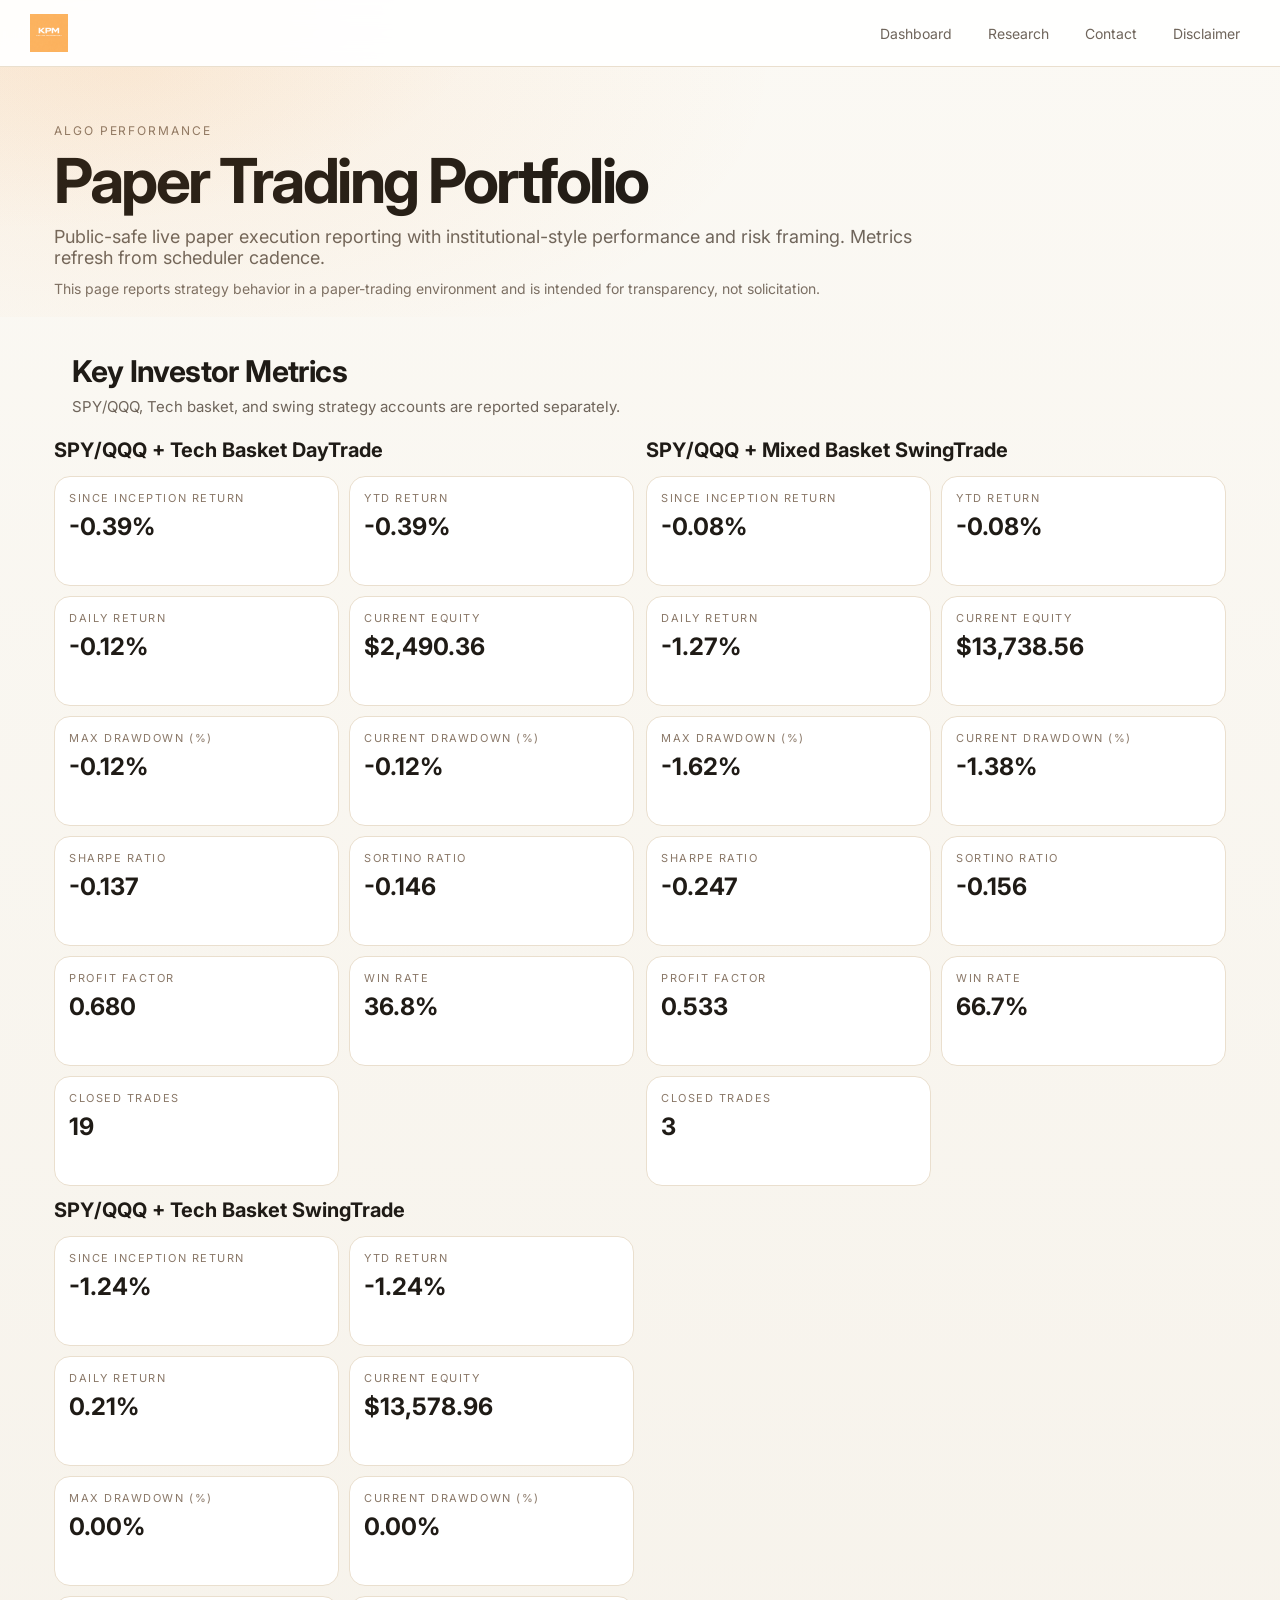
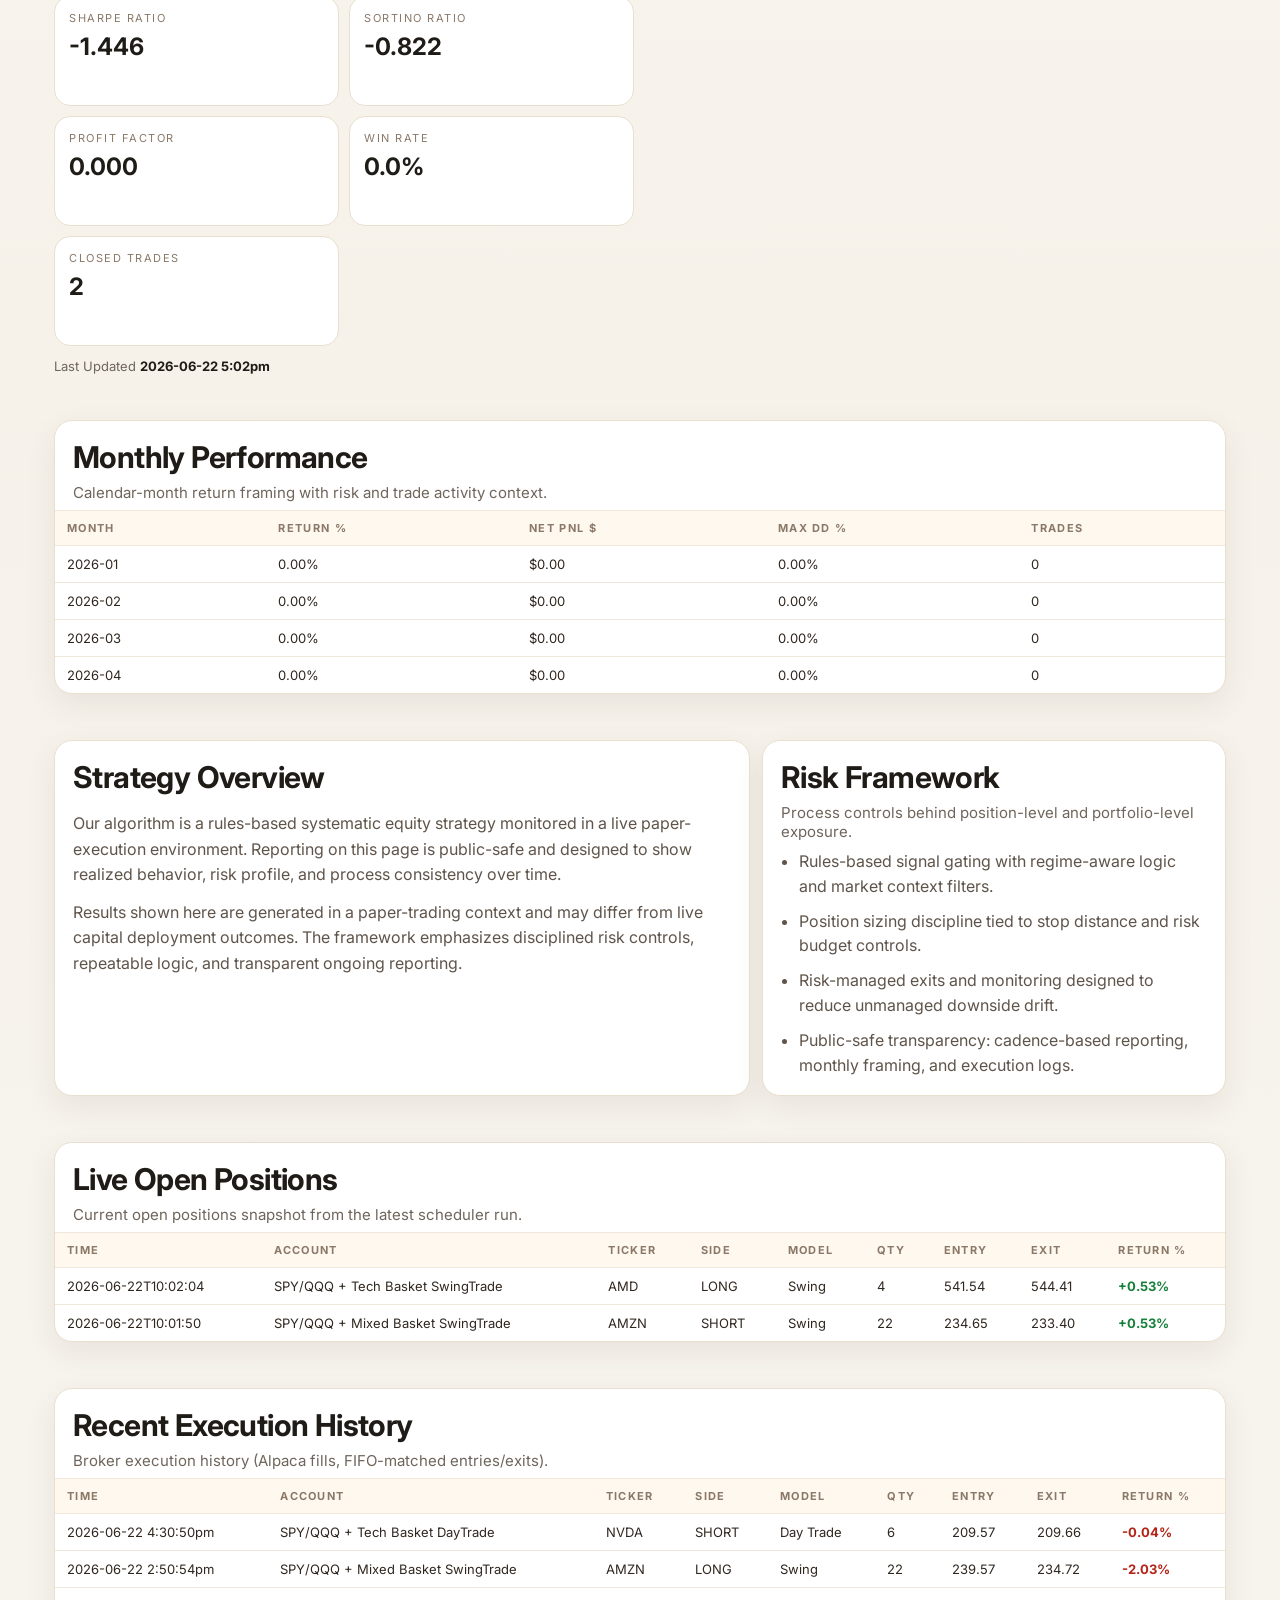
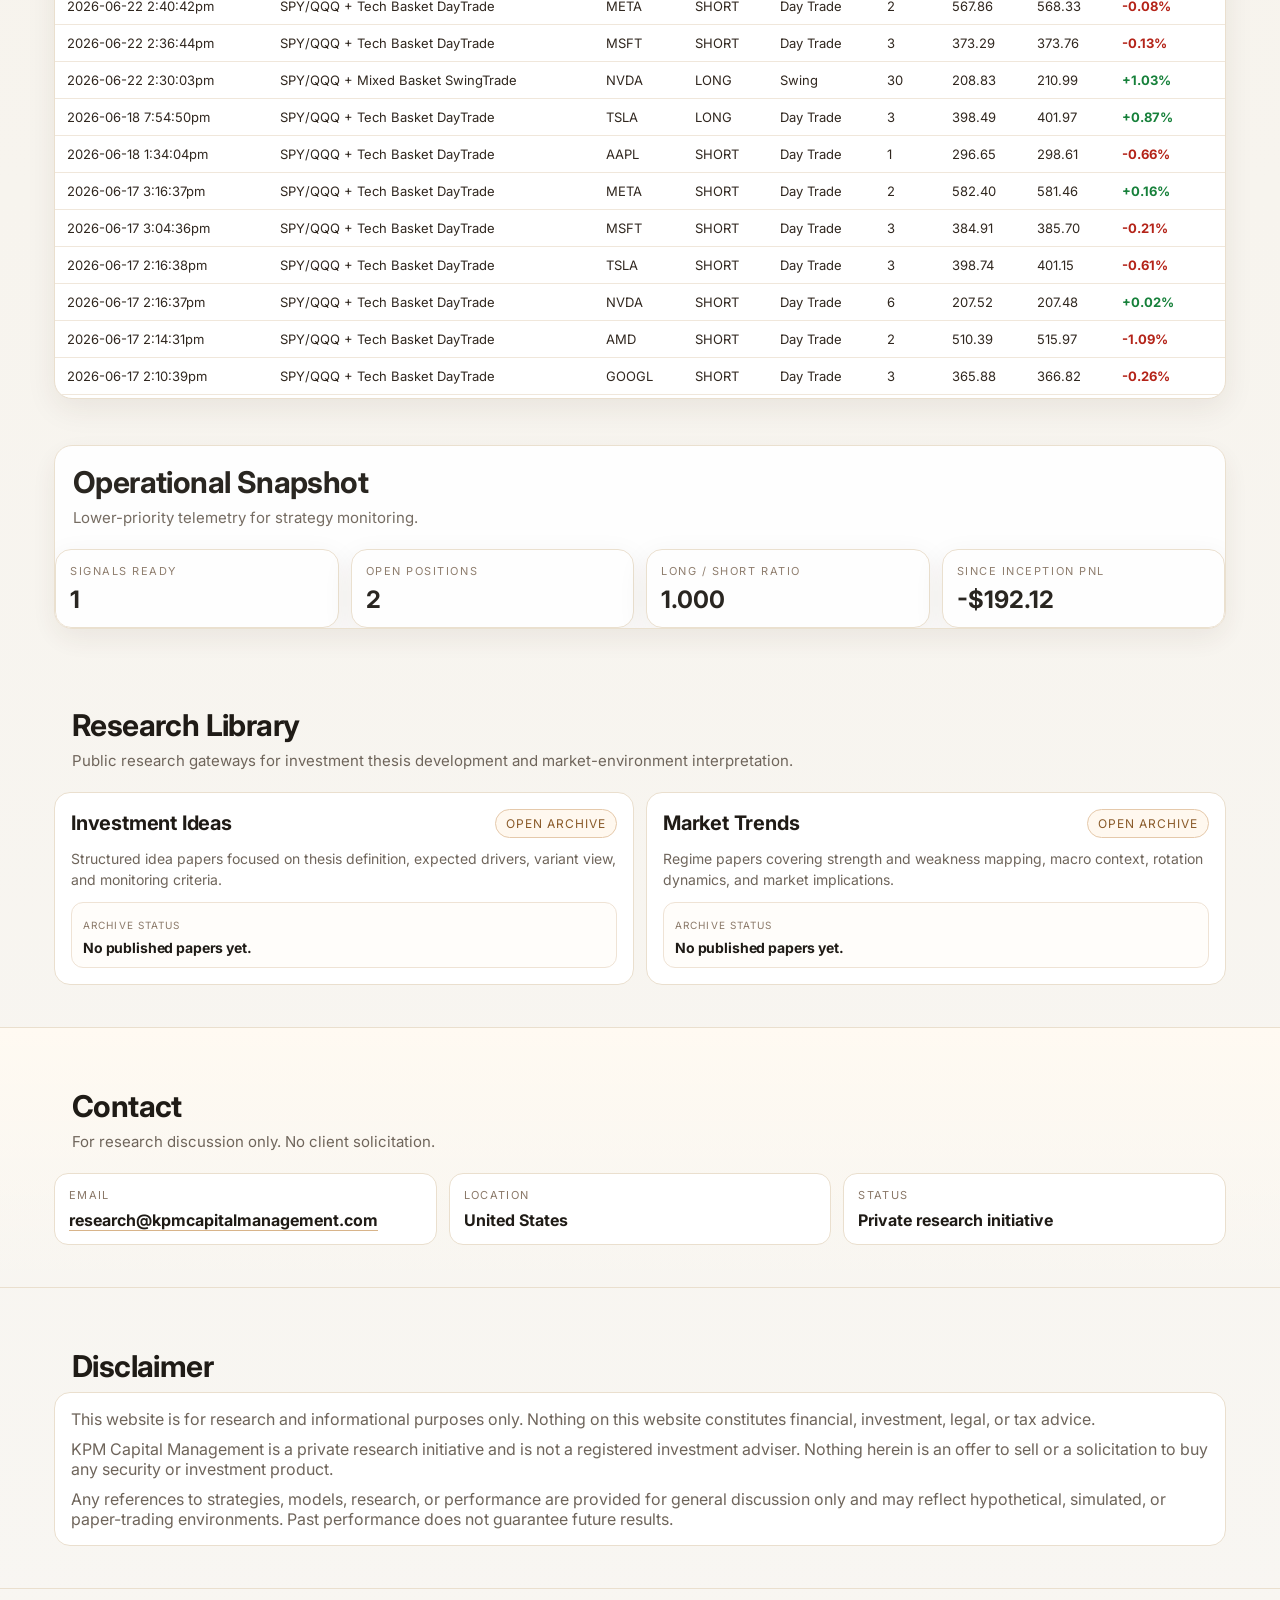
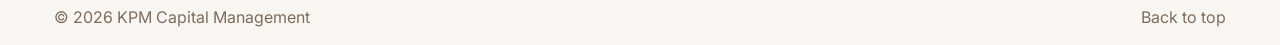
==== index.html @ d7e63177 "Fix dashboard YTD baseline" ====
<!doctype html>
<html lang="en">
<head>
  <meta charset="utf-8" />
  <meta name="viewport" content="width=device-width, initial-scale=1" />
  <title>KPM Capital Management - Live Dashboard</title>
  <meta name="description" content="A public performance dashboard with risk reporting and execution transparency." />
  <meta name="robots" content="index,follow" />

  <link rel="icon" type="image/png" sizes="32x32" href="assets/favicon-32.png">
  <link rel="icon" type="image/png" sizes="16x16" href="assets/favicon-16.png">
  <link rel="apple-touch-icon" sizes="180x180" href="assets/logo-512.png">

  <link rel="preconnect" href="https://fonts.googleapis.com">
  <link rel="preconnect" href="https://fonts.gstatic.com" crossorigin>
  <link href="https://fonts.googleapis.com/css2?family=Inter:wght@400;500;600;700;800&display=swap" rel="stylesheet">
  <link rel="stylesheet" href="style.css" />
  <script defer src="https://static.cloudflareinsights.com/beacon.min.js" data-cf-beacon='{"token":"__CLOUDFLARE_ANALYTICS_TOKEN__"}'></script>
</head>
<body>
  <header class="nav">
    <div class="container nav-inner">
      <a class="brand" href="#top" aria-label="KPM Home">
        <img src="assets/logo.png" alt="KPM logo" class="logo-img">
      </a>
      <nav class="nav-links" aria-label="Primary">
        <a href="#dashboard">Dashboard</a>
        <a href="#research">Research</a>
        <a href="#contact">Contact</a>
        <a href="#disclaimer">Disclaimer</a>
      </nav>
    </div>
  </header>

  <main id="top">
    <section id="dashboard" class="hero">
      <div class="hero-glow" aria-hidden="true"></div>
      <div class="container">
        <p class="eyebrow">Algo Performance</p>
        <h1 class="title">Paper Trading Portfolio</h1>
        <p class="subtitle">
          Public-safe live paper execution reporting with institutional-style performance and risk framing.
          Metrics refresh from scheduler cadence.
        </p>
        <p class="hero-note">
          This page reports strategy behavior in a paper-trading environment and is intended for transparency, not solicitation.
        </p>
      </div>
    </section>

    <section class="section section-tight">
      <div class="container">
        <div class="panel-head">
          <h2>Key Investor Metrics</h2>
          <p>SPY/QQQ, Tech basket, and swing strategy accounts are reported separately.</p>
        </div>
        <div class="account-metrics-grid">
          <section class="account-metrics">
            <h3 id="new_intraday_account_title">SPY/QQQ + Tech Basket DayTrade</h3>
            <div class="kpi-grid kpi-grid-primary">
              <article class="kpi"><span>Since Inception Return</span><strong id="new_intraday_since_inception_return">-</strong></article>
              <article class="kpi"><span>YTD Return</span><strong id="new_intraday_ytd_return">-</strong></article>
              <article class="kpi"><span>Daily Return</span><strong id="new_intraday_daily_return">-</strong></article>
              <article class="kpi"><span>Current Equity</span><strong id="new_intraday_current_equity">-</strong></article>
              <article class="kpi"><span>Max Drawdown (%)</span><strong id="new_intraday_max_drawdown_pct">-</strong></article>
              <article class="kpi"><span>Current Drawdown (%)</span><strong id="new_intraday_current_drawdown_pct">-</strong></article>
              <article class="kpi"><span>Sharpe Ratio</span><strong id="new_intraday_sharpe_ratio">-</strong></article>
              <article class="kpi"><span>Sortino Ratio</span><strong id="new_intraday_sortino_ratio">-</strong></article>
              <article class="kpi"><span>Profit Factor</span><strong id="new_intraday_profit_factor">-</strong></article>
              <article class="kpi"><span>Win Rate</span><strong id="new_intraday_win_rate">-</strong></article>
              <article class="kpi"><span>Closed Trades</span><strong id="new_intraday_closed_trades">-</strong></article>
            </div>
          </section>

          <section class="account-metrics">
            <h3 id="swing_account_title">SPY/QQQ + Mixed Basket SwingTrade</h3>
            <div class="kpi-grid kpi-grid-primary">
              <article class="kpi"><span>Since Inception Return</span><strong id="swing_since_inception_return">-</strong></article>
              <article class="kpi"><span>YTD Return</span><strong id="swing_ytd_return">-</strong></article>
              <article class="kpi"><span>Daily Return</span><strong id="swing_daily_return">-</strong></article>
              <article class="kpi"><span>Current Equity</span><strong id="swing_current_equity">-</strong></article>
              <article class="kpi"><span>Max Drawdown (%)</span><strong id="swing_max_drawdown_pct">-</strong></article>
              <article class="kpi"><span>Current Drawdown (%)</span><strong id="swing_current_drawdown_pct">-</strong></article>
              <article class="kpi"><span>Sharpe Ratio</span><strong id="swing_sharpe_ratio">-</strong></article>
              <article class="kpi"><span>Sortino Ratio</span><strong id="swing_sortino_ratio">-</strong></article>
              <article class="kpi"><span>Profit Factor</span><strong id="swing_profit_factor">-</strong></article>
              <article class="kpi"><span>Win Rate</span><strong id="swing_win_rate">-</strong></article>
              <article class="kpi"><span>Closed Trades</span><strong id="swing_closed_trades">-</strong></article>
            </div>
          </section>

          <section class="account-metrics">
            <h3 id="apm_swing_shadow_account_title">SPY/QQQ + Tech Basket SwingTrade</h3>
            <div class="kpi-grid kpi-grid-primary">
              <article class="kpi"><span>Since Inception Return</span><strong id="apm_swing_shadow_since_inception_return">-</strong></article>
              <article class="kpi"><span>YTD Return</span><strong id="apm_swing_shadow_ytd_return">-</strong></article>
              <article class="kpi"><span>Daily Return</span><strong id="apm_swing_shadow_daily_return">-</strong></article>
              <article class="kpi"><span>Current Equity</span><strong id="apm_swing_shadow_current_equity">-</strong></article>
              <article class="kpi"><span>Max Drawdown (%)</span><strong id="apm_swing_shadow_max_drawdown_pct">-</strong></article>
              <article class="kpi"><span>Current Drawdown (%)</span><strong id="apm_swing_shadow_current_drawdown_pct">-</strong></article>
              <article class="kpi"><span>Sharpe Ratio</span><strong id="apm_swing_shadow_sharpe_ratio">-</strong></article>
              <article class="kpi"><span>Sortino Ratio</span><strong id="apm_swing_shadow_sortino_ratio">-</strong></article>
              <article class="kpi"><span>Profit Factor</span><strong id="apm_swing_shadow_profit_factor">-</strong></article>
              <article class="kpi"><span>Win Rate</span><strong id="apm_swing_shadow_win_rate">-</strong></article>
              <article class="kpi"><span>Closed Trades</span><strong id="apm_swing_shadow_closed_trades">-</strong></article>
            </div>
          </section>
        </div>
        <p class="data-stamp">Last Updated <strong id="updated_at">-</strong></p>
      </div>
    </section>

    <section class="section section-tight">
      <div class="container">
        <section class="panel">
          <div class="panel-head">
            <h2>Monthly Performance</h2>
            <p>Calendar-month return framing with risk and trade activity context.</p>
          </div>
          <div class="table-wrap">
            <table id="monthly_table">
              <thead>
                <tr>
                  <th>Month</th>
                  <th>Return %</th>
                  <th>Net PnL $</th>
                  <th>Max DD %</th>
                  <th>Trades</th>
                </tr>
              </thead>
              <tbody id="monthly_table_body">
                <tr><td colspan="5" class="empty">Waiting for performance data...</td></tr>
              </tbody>
            </table>
          </div>
        </section>
      </div>
    </section>

    <section class="section section-tight">
      <div class="container strategy-grid">
        <section class="panel">
          <div class="panel-head">
            <h2>Strategy Overview</h2>
            <p></p>
          </div>
          <div class="strategy-copy">
            <p>
              Our algorithm is a rules-based systematic equity strategy monitored in a live paper-execution environment.
              Reporting on this page is public-safe and designed to show realized behavior, risk profile, and process consistency over time.
            </p>
            <p>
              Results shown here are generated in a paper-trading context and may differ from live capital deployment outcomes.
              The framework emphasizes disciplined risk controls, repeatable logic, and transparent ongoing reporting.
            </p>
          </div>
        </section>

        <section class="panel">
          <div class="panel-head">
            <h2>Risk Framework</h2>
            <p>Process controls behind position-level and portfolio-level exposure.</p>
          </div>
          <ul class="risk-list">
            <li>Rules-based signal gating with regime-aware logic and market context filters.</li>
            <li>Position sizing discipline tied to stop distance and risk budget controls.</li>
            <li>Risk-managed exits and monitoring designed to reduce unmanaged downside drift.</li>
            <li>Public-safe transparency: cadence-based reporting, monthly framing, and execution logs.</li>
          </ul>
        </section>
      </div>
    </section>

    <section class="section section-tight">
      <div class="container">
        <section class="panel">
          <div class="panel-head">
            <h2>Live Open Positions</h2>
            <p>Current open positions snapshot from the latest scheduler run.</p>
          </div>
          <div class="table-wrap">
            <table id="open_table">
              <thead>
                <tr>
                  <th>Time</th>
                  <th>Account</th>
                  <th>Ticker</th>
                  <th>Side</th>
                  <th>Model</th>
                  <th>Qty</th>
                  <th>Entry</th>
                  <th>Exit</th>
                  <th>Return %</th>
                </tr>
              </thead>
              <tbody>
                <tr><td colspan="9" class="empty">No open positions.</td></tr>
              </tbody>
            </table>
          </div>
        </section>
      </div>
    </section>

    <section class="section section-tight">
      <div class="container">
        <section class="panel">
          <div class="panel-head">
            <h2>Recent Execution History</h2>
            <p>Broker execution history (Alpaca fills, FIFO-matched entries/exits).</p>
          </div>
          <div class="table-wrap">
            <table id="trade_table">
              <thead>
                <tr>
                  <th>Time</th>
                  <th>Account</th>
                  <th>Ticker</th>
                  <th>Side</th>
                  <th>Model</th>
                  <th>Qty</th>
                  <th>Entry</th>
                  <th>Exit</th>
                  <th>Return %</th>
                </tr>
              </thead>
              <tbody>
                <tr><td colspan="9" class="empty">Waiting for execution data...</td></tr>
              </tbody>
            </table>
          </div>
        </section>
      </div>
    </section>

    <section class="section section-tight">
      <div class="container">
        <section class="panel secondary-metrics-panel">
          <div class="panel-head">
            <h2>Operational Snapshot</h2>
            <p>Lower-priority telemetry for strategy monitoring.</p>
          </div>
          <div class="kpi-grid kpi-grid-secondary">
            <article class="kpi"><span>Signals Ready</span><strong id="signals_ready">-</strong></article>
            <article class="kpi"><span>Open Positions</span><strong id="open_positions">-</strong></article>
            <article class="kpi"><span>Long / Short Ratio</span><strong id="ls_ratio">-</strong></article>
            <article class="kpi"><span>Since Inception PnL</span><strong id="run_pnl">-</strong></article>
          </div>
        </section>
      </div>
    </section>

    <section id="research" class="section">
      <div class="container">
        <div class="panel-head">
          <h2>Research Library</h2>
          <p>Public research gateways for investment thesis development and market-environment interpretation.</p>
        </div>
        <div class="research-gateway-grid research-gateway-duo">
          <article class="gateway-card">
            <div class="gateway-head">
              <h3>Investment Ideas</h3>
              <a class="gateway-link" href="investment-ideas.html">Open Archive</a>
            </div>
            <p class="gateway-copy">
              Structured idea papers focused on thesis definition, expected drivers, variant view, and monitoring criteria.
            </p>
            <div class="preview-grid">
              <article class="preview-tile">
                <span class="preview-tag">Archive Status</span>
                <h4>No published papers yet.</h4>
              </article>
            </div>
          </article>

          <article class="gateway-card">
            <div class="gateway-head">
              <h3>Market Trends</h3>
              <a class="gateway-link" href="market-trends.html">Open Archive</a>
            </div>
            <p class="gateway-copy">
              Regime papers covering strength and weakness mapping, macro context, rotation dynamics, and market implications.
            </p>
            <div class="preview-grid">
              <article class="preview-tile">
                <span class="preview-tag">Archive Status</span>
                <h4>No published papers yet.</h4>
              </article>
            </div>
          </article>
        </div>
      </div>
    </section>

    <section id="contact" class="section section-alt">
      <div class="container">
        <div class="panel-head">
          <h2>Contact</h2>
          <p>For research discussion only. No client solicitation.</p>
        </div>
        <div class="contact-grid">
          <div><span>Email</span><strong><a href="mailto:research@kpmcapitalmanagement.com">research@kpmcapitalmanagement.com</a></strong></div>
          <div><span>Location</span><strong>United States</strong></div>
          <div><span>Status</span><strong>Private research initiative</strong></div>
        </div>
      </div>
    </section>

    <section id="disclaimer" class="section">
      <div class="container">
        <div class="panel-head">
          <h2>Disclaimer</h2>
        </div>
        <div class="disclaimer">
          <p>This website is for research and informational purposes only. Nothing on this website constitutes financial, investment, legal, or tax advice.</p>
          <p>KPM Capital Management is a private research initiative and is not a registered investment adviser. Nothing herein is an offer to sell or a solicitation to buy any security or investment product.</p>
          <p>Any references to strategies, models, research, or performance are provided for general discussion only and may reflect hypothetical, simulated, or paper-trading environments. Past performance does not guarantee future results.</p>
        </div>
      </div>
    </section>
  </main>

  <footer class="footer">
    <div class="container footer-inner">
      <div>&copy; <span id="year"></span> KPM Capital Management</div>
      <a href="#top">Back to top</a>
    </div>
  </footer>

  <script>
    const INTRADAY_PUBLIC_LABEL = "SPY/QQQ + Tech Basket DayTrade";
    const SWING_PUBLIC_LABEL = "SPY/QQQ + Mixed Basket SwingTrade";
    const APM_SWING_PUBLIC_LABEL = "SPY/QQQ + Tech Basket SwingTrade";
    const PUBLIC_DASHBOARD_START_ISO = "2026-06-16T13:30:00Z";

    function normalizedAccountText(raw){
      return String(raw || "").trim().toUpperCase().replace(/[_-]+/g, " ").replace(/\s+/g, " ");
    }

    function normalizedProfile(raw){
      return String(raw || "").trim().toUpperCase().replace(/[\s-]+/g, "_");
    }

    function publicAccountLabel(raw, profile = ""){
      const text = String(raw || "").trim();
      const normalized = normalizedAccountText(text);
      const profileKey = normalizedProfile(profile);
      if (profileKey.includes("APM_LARGE_SWING") || profileKey.includes("LARGE_APM_SWING")) return APM_SWING_PUBLIC_LABEL;
      if (profileKey.includes("LARGE_SWING")) return SWING_PUBLIC_LABEL;
      if (profileKey.includes("LARGE_INTRADAY") || profileKey.includes("LARGE_NEW_INTRADAY") || profileKey.includes("APM_LARGE_NEW_INTRADAY")) return INTRADAY_PUBLIC_LABEL;
      if (!text) return "";
      if ((normalized.includes("TECH BASKET") && normalized.includes("SWING")) || normalized.includes("APM SWING")) return APM_SWING_PUBLIC_LABEL;
      if ((normalized.includes("MIXED BASKET") && normalized.includes("SWING")) || normalized === "SWING") return SWING_PUBLIC_LABEL;
      if (normalized.includes("INTRADAY")) return INTRADAY_PUBLIC_LABEL;
      if (normalized.includes("DAYTRADE") || normalized.includes("DAY TRADE")) return INTRADAY_PUBLIC_LABEL;
      return text;
    }

    document.getElementById("year").textContent = new Date().getFullYear();

    function fMoney(v){
      const n = Number(v);
      if (!Number.isFinite(n)) return "-";
      return n.toLocaleString(undefined, { style: "currency", currency: "USD", maximumFractionDigits: 2 });
    }
    function fNum(v, d = 2){
      if (v === null || v === undefined || v === "") return "-";
      const txt = String(v).trim().toLowerCase();
      if (["n/a", "na"].includes(txt)) return "N/A";
      if (["\u221e", "inf", "+inf", "infinity", "+infinity"].includes(txt)) return "N/A";
      const n = Number(v);
      if (!Number.isFinite(n)) return "-";
      return n.toFixed(d);
    }
    function fPct(v, d = 1){
      if (v === null || v === undefined || v === "") return "-";
      const n = Number(v);
      if (!Number.isFinite(n)) return "-";
      const displayN = Math.abs(n) < (0.5 * Math.pow(10, -d)) ? 0 : n;
      return `${displayN.toFixed(d)}%`;
    }
    function toFiniteOrNull(v){
      if (v === null || v === undefined || v === "") return null;
      const n = Number(v);
      return Number.isFinite(n) ? n : null;
    }
    function signedReturnPct(r){
      const direct = toFiniteOrNull(r && r.pnl_pct);
      if (direct !== null) return direct;

      const entry = toFiniteOrNull(r && r.entry_px);
      const exit = toFiniteOrNull(r && r.exit_px);
      const mark = exit !== null ? exit : toFiniteOrNull(r && (r.current_px ?? r.last_px ?? r.px));
      if (entry === null || mark === null || entry <= 0) return null;

      const side = String((r && r.side) || "").toUpperCase().trim();
      const sign = side === "SHORT" ? -1 : 1;
      return ((mark - entry) / entry) * 100 * sign;
    }
    function returnCell(r){
      const ret = signedReturnPct(r);
      if (ret === null) return '<span class="return-neutral">-</span>';
      const cls = ret > 0 ? "return-positive" : (ret < 0 ? "return-negative" : "return-neutral");
      const sign = ret > 0 ? "+" : "";
      return `<span class="${cls}">${sign}${fPct(ret, 2)}</span>`;
    }
    function signedDrawdownPct(v){
      const n = toFiniteOrNull(v);
      if (n === null) return null;
      return Math.abs(n) < 1e-12 ? 0 : -Math.abs(n);
    }
    function fUpdatedAt(v){
      if (!v) return "-";
      const raw = String(v).trim();
      const normalized = raw.replace(/(\.\d{3})\d+/, "$1");
      const dt = new Date(normalized);
      if (Number.isNaN(dt.getTime())) return raw;

      const year = dt.getFullYear();
      const month = String(dt.getMonth() + 1).padStart(2, "0");
      const day = String(dt.getDate()).padStart(2, "0");
      const mins = String(dt.getMinutes()).padStart(2, "0");
      const hour24 = dt.getHours();
      const ampm = hour24 >= 12 ? "pm" : "am";
      const hour12 = hour24 % 12 || 12;
      return `${year}-${month}-${day} ${hour12}:${mins}${ampm}`;
    }

    function fTradeTime(v){
      if (!v) return "";
      const raw = String(v).trim();
      const hasZone = /z$/i.test(raw) || /[+-]\d{2}:\d{2}$/i.test(raw);
      const base = raw.includes("T") ? raw : raw.replace(" ", "T");
      const normalized = hasZone ? base : `${base}Z`;
      const dt = new Date(normalized);
      if (Number.isNaN(dt.getTime())) return raw;
      const year = dt.getFullYear();
      const month = String(dt.getMonth() + 1).padStart(2, "0");
      const day = String(dt.getDate()).padStart(2, "0");
      const mins = String(dt.getMinutes()).padStart(2, "0");
      const secs = String(dt.getSeconds()).padStart(2, "0");
      const hour24 = dt.getHours();
      const ampm = hour24 >= 12 ? "pm" : "am";
      const hour12 = hour24 % 12 || 12;
      return `${year}-${month}-${day} ${hour12}:${mins}:${secs}${ampm}`;
    }

    function modelLabel(r){
      const raw = String((r && r.entry_model) || "").trim();
      const norm = raw.toUpperCase().replace(/\s+/g, "_");
      const profile = String((r && (r.broker_profile || r.profile)) || "").trim().toUpperCase().replace(/\s+/g, "_");
      const account = String((r && (r.broker_account || r.account || r.account_label)) || "").trim().toUpperCase().replace(/\s+/g, "_");
      const dt = r && (r.daytrade_mode === true || String(r.daytrade_mode).toLowerCase() === "true");
      if (
        dt
        || norm.includes("INTRADAY")
        || profile.includes("INTRADAY")
        || account.includes("INTRADAY")
        || ["DAYTRADE", "DAY_TRADE", "BINTRA", "BASE_INTRADAY", "TINTRA", "TREND_INTRADAY"].includes(norm)
      ) return "Day Trade";
      return "Swing";
    }
    function rawAccountLabel(r){
      const explicit = String((r && (r.broker_account || r.account || r.account_label)) || "").trim();
      if (explicit) return explicit;
      return modelLabel(r) === "Day Trade" ? "Intraday" : "Swing";
    }

    function accountLabel(r){
      const profile = r && (r.broker_profile || r.profile);
      return publicAccountLabel(rawAccountLabel(r), profile);
    }

    function openPositionDisplayKey(r){
      const entry = r && r.entry_px !== "" && r.entry_px !== undefined ? fNum(r.entry_px, 2) : "";
      return [
        accountLabel(r),
        (r && r.symbol) || "",
        (r && r.side) || "",
        modelLabel(r),
        (r && r.qty) ?? "",
        entry
      ].map((v) => String(v).trim()).join("|");
    }

    function uniqueOpenPositionRowsForDisplay(rows){
      const byKey = new Map();
      (Array.isArray(rows) ? rows : []).forEach((r, idx) => {
        const key = openPositionDisplayKey(r || {});
        const ts = toTimestampMs((r && (r.ts_utc || r.filled_at || r.submitted_at || r.time)) || "");
        const prior = byKey.get(key);
        if (!prior || ts > prior.ts || (!Number.isFinite(prior.ts) && Number.isFinite(ts))){
          byKey.set(key, { row: r, ts, idx });
        }
      });
      return Array.from(byKey.values())
        .sort((a, b) => {
          const aTs = Number.isFinite(a.ts) ? a.ts : -Infinity;
          const bTs = Number.isFinite(b.ts) ? b.ts : -Infinity;
          if (aTs !== bTs) return bTs - aTs;
          return a.idx - b.idx;
        })
        .map((item) => item.row);
    }

    function renderOpenPositions(rows){
      const tbody = document.querySelector("#open_table tbody");
      const displayRows = uniqueOpenPositionRowsForDisplay(rows);
      if (displayRows.length === 0){
        tbody.innerHTML = '<tr><td colspan="9" class="empty">No open positions.</td></tr>';
        return;
      }
      tbody.innerHTML = displayRows.map(r => {
        const t = r.ts_utc || "";
        const acct = accountLabel(r);
        const tk = r.symbol || "";
        const sd = r.side || "";
        const model = modelLabel(r);
        const q = r.qty ?? "";
        const en = r.entry_px !== "" && r.entry_px !== undefined ? fNum(r.entry_px, 2) : "";
        const exPx = r.exit_px !== "" && r.exit_px !== undefined ? r.exit_px : (r.current_px ?? r.last_px ?? r.px);
        const ex = exPx !== "" && exPx !== undefined && exPx !== null ? fNum(exPx, 2) : "";
        const ret = returnCell(r);
        return `<tr>
          <td>${t}</td><td>${acct}</td><td>${tk}</td><td>${sd}</td><td>${model}</td><td>${q}</td>
          <td>${en}</td><td>${ex}</td><td>${ret}</td>
        </tr>`;
      }).join("");
    }

    function tradeDisplayKey(r){
      const entry = r.entry_px !== "" && r.entry_px !== undefined ? fNum(r.entry_px, 2) : "";
      const exit = r.exit_px !== "" && r.exit_px !== undefined ? fNum(r.exit_px, 2) : "";
      const ret = signedReturnPct(r);
      const retText = ret === null ? "" : `${ret > 0 ? "+" : ""}${fPct(ret, 2)}`;
      return [
        fTradeTime(r.ts_utc || ""),
        accountLabel(r),
        r.symbol || "",
        r.side || "",
        modelLabel(r),
        r.qty ?? "",
        entry,
        exit,
        retText
      ].map((v) => String(v)).join("|");
    }

    function uniqueTradeRowsForDisplay(rows){
      const seen = new Set();
      return rows.filter((r) => {
        const key = tradeDisplayKey(r || {});
        if (seen.has(key)) return false;
        seen.add(key);
        return true;
      });
    }

    function renderTrades(rows){
      const tbody = document.querySelector("#trade_table tbody");
      if (!Array.isArray(rows) || rows.length === 0){
        tbody.innerHTML = '<tr><td colspan="9" class="empty">No trade history yet.</td></tr>';
        return;
      }
      const last = uniqueTradeRowsForDisplay(rows).slice(-80).reverse();
      tbody.innerHTML = last.map(r => {
        const t = fTradeTime(r.ts_utc || "");
        const acct = accountLabel(r);
        const tk = r.symbol || "";
        const sd = r.side || "";
        const model = modelLabel(r);
        const q = r.qty ?? "";
        const en = r.entry_px !== "" && r.entry_px !== undefined ? fNum(r.entry_px, 2) : "";
        const ex = r.exit_px !== "" && r.exit_px !== undefined ? fNum(r.exit_px, 2) : "";
        const ret = returnCell(r);
        return `<tr>
          <td>${t}</td><td>${acct}</td><td>${tk}</td><td>${sd}</td><td>${model}</td><td>${q}</td>
          <td>${en}</td><td>${ex}</td><td>${ret}</td>
        </tr>`;
      }).join("");
    }

    const _chartStore = {};

    function clearChart(canvasId){
      const existing = _chartStore[canvasId];
      if (existing){
        existing.destroy();
        delete _chartStore[canvasId];
      }
      const canvas = document.getElementById(canvasId);
      const ctx = canvas && canvas.getContext("2d");
      if (ctx) ctx.clearRect(0, 0, canvas.width, canvas.height);
    }

    function toTimestampMs(raw){
      if (raw === null || raw === undefined || raw === "") return NaN;
      if (typeof raw === "number" && Number.isFinite(raw)) return raw;
      const txt = String(raw).trim();
      if (!txt) return NaN;
      const normalized = txt.includes("T") ? txt : txt.replace(" ", "T");
      const dt = new Date(normalized);
      if (!Number.isNaN(dt.getTime())) return dt.getTime();
      const dt2 = new Date(txt);
      return Number.isNaN(dt2.getTime()) ? NaN : dt2.getTime();
    }

    function formatChartDate(tsMs, withSeconds = false){
      if (!Number.isFinite(tsMs)) return "-";
      const dt = new Date(tsMs);
      if (Number.isNaN(dt.getTime())) return "-";
      const year = dt.getFullYear();
      const month = String(dt.getMonth() + 1).padStart(2, "0");
      const day = String(dt.getDate()).padStart(2, "0");
      const hh = String(dt.getHours()).padStart(2, "0");
      const mm = String(dt.getMinutes()).padStart(2, "0");
      const ss = String(dt.getSeconds()).padStart(2, "0");
      return withSeconds ? `${year}-${month}-${day} ${hh}:${mm}:${ss}` : `${month}/${day} ${hh}:${mm}`;
    }

    function fallbackEquitySeries(anchorEquity = null){
      const now = Date.now();
      const base = Number.isFinite(Number(anchorEquity)) ? Number(anchorEquity) : 30000;
      return [
        { tsMs: now - 2 * 60 * 60 * 1000, value: base },
        { tsMs: now - 60 * 60 * 1000, value: base },
        { tsMs: now, value: base }
      ];
    }

    function sameMoney(a, b){
      const x = toFiniteOrNull(a);
      const y = toFiniteOrNull(b);
      return x !== null && y !== null && Math.abs(x - y) < 0.005;
    }

    function resetBaselineIsFlat(view){
      if (!view || view.missing) return false;
      const acct = view.account || {};
      const currentEquity = toFiniteOrNull(acct.equity);
      const inceptionEquity = toFiniteOrNull(acct.inception_equity);
      const ytdStartEquity = toFiniteOrNull(acct.ytd_start_equity);
      if (currentEquity === null || inceptionEquity === null) return false;
      if (ytdStartEquity !== null && !sameMoney(inceptionEquity, ytdStartEquity)) return false;

      const perf = view.performance || {};
      const summary = view.summary || {};
      const closedTrades = toFiniteOrNull(perf.closed_trades_count) ?? 0;
      const recentTrades = toFiniteOrNull(summary.recent_trades_count) ?? 0;
      const tradeRows = Array.isArray(view.trade_history) ? view.trade_history.length : 0;
      if (closedTrades !== 0 || recentTrades !== 0 || tradeRows !== 0) return false;
      if (sameMoney(currentEquity, inceptionEquity)) return true;

      const curveEquities = (Array.isArray(view.equity_curve) ? view.equity_curve : [])
        .map((pt) => toFiniteOrNull(pt && pt.equity))
        .filter((v) => v !== null && v > 0);
      if (!curveEquities.length || inceptionEquity <= 0) return false;

      const currentDeviation = Math.abs(pctFromBase(currentEquity, inceptionEquity) ?? 0);
      const curveDeviation = Math.max(...curveEquities.map((v) => Math.abs(pctFromBase(v, inceptionEquity) ?? 0)));
      return curveDeviation > Math.max(1, currentDeviation + 0.25);
    }

    function flatEquitySeriesFromView(view){
      const acct = (view && view.account) || {};
      const base = toFiniteOrNull(acct.equity) ?? toFiniteOrNull(acct.inception_equity) ?? 30000;
      const end = toTimestampMs(acct.asof || (view && (view.updated_at || view.published_at_utc)));
      const endTs = Number.isFinite(end) ? end : Date.now();
      return [
        { tsMs: endTs - 60 * 60 * 1000, value: base, drawdownPct: 0 },
        { tsMs: endTs, value: base, drawdownPct: 0 }
      ];
    }

    function zeroDrawdownSeries(equitySeries){
      const rows = Array.isArray(equitySeries)
        ? equitySeries.map((pt) => ({ tsMs: Number(pt.tsMs), value: 0 }))
            .filter((pt) => Number.isFinite(pt.tsMs))
        : [];
      if (rows.length >= 2) return rows;
      const now = Date.now();
      return [
        { tsMs: now - 60 * 60 * 1000, value: 0 },
        { tsMs: now, value: 0 }
      ];
    }

    function activeAccountEquitySeries(rows, acct){
      if (!Array.isArray(rows) || rows.length < 2) return rows;
      const base = toFiniteOrNull(acct.inception_equity) ?? toFiniteOrNull(acct.ytd_start_equity);
      const currentEquity = toFiniteOrNull(acct.equity);
      if (base === null || base <= 0) return rows;

      const resetTolerance = Math.max(25, base * 0.001);
      const resetDrop = Math.max(100, base * 0.003);
      let resetIndex = -1;
      for (let i = 1; i < rows.length; i += 1){
        const prev = Number(rows[i - 1].value);
        const value = Number(rows[i].value);
        if (!Number.isFinite(prev) || !Number.isFinite(value)) continue;
        if (Math.abs(value - base) <= resetTolerance && (prev - value) >= resetDrop){
          resetIndex = i;
        }
      }

      let active = resetIndex >= 0 ? rows.slice(resetIndex) : rows.slice();
      if (resetIndex >= 0){
        active = active.map((pt) => ({ ...pt, drawdownPct: null, resetAdjusted: true }));
      }

      if (currentEquity !== null && active.length){
        const asofMs = toTimestampMs(acct.asof);
        const last = active[active.length - 1];
        if (Number.isFinite(asofMs) && asofMs > Number(last.tsMs)){
          active.push({ tsMs: asofMs, value: currentEquity, drawdownPct: null, resetAdjusted: resetIndex >= 0 });
        } else if (Math.abs(Number(last.value) - currentEquity) > 0.005){
          active[active.length - 1] = { ...last, value: currentEquity, drawdownPct: null, resetAdjusted: resetIndex >= 0 };
        }
      }

      return active;
    }

    function rawBrokerEquitySeriesFromView(d){
      const brokerCurve = Array.isArray(d && d.equity_curve) ? d.equity_curve : [];
      if (brokerCurve.length < 2) return [];

      const rows = brokerCurve.map((pt) => {
        const tsMs = toTimestampMs(pt && pt.ts);
        const eq = Number(pt && pt.equity);
        const dd = Number(pt && pt.drawdown_pct);
        return {
          tsMs,
          value: eq,
          drawdownPct: Number.isFinite(dd) ? dd : null
        };
      }).filter((pt) => Number.isFinite(pt.tsMs) && Number.isFinite(pt.value));

      if (rows.length < 2) return [];
      rows.sort((a, b) => a.tsMs - b.tsMs);

      const dedup = [];
      for (const r of rows){
        if (!dedup.length || dedup[dedup.length - 1].tsMs !== r.tsMs){
          dedup.push(r);
        } else {
          dedup[dedup.length - 1] = r;
        }
      }
      return dedup;
    }

    function buildSeriesFromLive(d){
      if (d && d.missing) return [];
      const acct = d.account || {};
      const brokerRows = rawBrokerEquitySeriesFromView(d);

      if (brokerRows.length >= 2){
        return activeAccountEquitySeries(brokerRows, acct);
      }

      const curveR = Array.isArray(d.equity_curve_r) ? d.equity_curve_r : [];
      if (curveR.length >= 2){
        const base = toFiniteOrNull(acct.inception_equity) ?? toFiniteOrNull(acct.equity) ?? 30000;
        const now = Date.now();
        return curveR.map((pt, i) => {
          const cumR = Number(pt.cum_r);
          return {
            tsMs: Number.isFinite(toTimestampMs(pt.ts)) ? toTimestampMs(pt.ts) : (now - (curveR.length - i) * 60 * 1000),
            value: base + (Number.isFinite(cumR) ? cumR : 0)
          };
        });
      }

      return [];
    }

    function buildDrawdownSeries(equitySeries, d){
      const shouldRecompute = Array.isArray(equitySeries) && equitySeries.some((pt) => pt && pt.resetAdjusted);
      if (shouldRecompute){
        let peak = -Infinity;
        return equitySeries.map((pt) => {
          peak = Math.max(peak, Number(pt.value));
          const dd = peak > 0 ? ((Number(pt.value) / peak) - 1) * 100 : 0;
          return { tsMs: pt.tsMs, value: dd };
        }).filter((pt) => Number.isFinite(pt.tsMs) && Number.isFinite(pt.value));
      }

      const equityDrawdowns = Array.isArray(equitySeries)
        ? equitySeries.map((pt) => ({
            tsMs: Number(pt.tsMs),
            value: signedDrawdownPct(pt.drawdownPct)
          })).filter((pt) => Number.isFinite(pt.tsMs) && pt.value !== null)
        : [];

      const provided = Array.isArray(d.drawdown_curve) ? d.drawdown_curve : [];
      const providedDrawdowns = provided.map((pt) => {
        const tsMs = toTimestampMs(pt.ts);
        const dd = signedDrawdownPct(pt.drawdown_pct);
        return { tsMs, value: dd };
      }).filter((pt) => Number.isFinite(pt.tsMs) && pt.value !== null);

      const rows = equityDrawdowns.length >= providedDrawdowns.length ? equityDrawdowns : providedDrawdowns;
      if (rows.length >= 2){
        rows.sort((a, b) => a.tsMs - b.tsMs);
        return rows;
      }

      let peak = -Infinity;
      return equitySeries.map((pt) => {
        peak = Math.max(peak, Number(pt.value));
        const dd = peak > 0 ? ((Number(pt.value) / peak) - 1) * 100 : 0;
        return { tsMs: pt.tsMs, value: dd };
      }).filter((pt) => Number.isFinite(pt.tsMs) && Number.isFinite(pt.value));
    }

    function renderInteractiveLineChart(canvasId, series, options = {}){
      const canvas = document.getElementById(canvasId);
      if (!canvas || !window.Chart) return;
      if (!Array.isArray(series) || series.length < 2){
        clearChart(canvasId);
        return;
      }

      const points = series.map((pt) => ({
        x: Number(pt.tsMs),
        y: Number(pt.value)
      })).filter((pt) => Number.isFinite(pt.x) && Number.isFinite(pt.y) && Math.abs(pt.y) < 1e9);
      if (points.length < 2){
        clearChart(canvasId);
        return;
      }

      const ctx = canvas.getContext("2d");
      if (!ctx) return;

      const buildTooltipCallbacks = () => ({
        title: (items) => {
          const x = Number(items?.[0]?.parsed?.x);
          return formatChartDate(x, true);
        },
        label: (item) => {
          const y = Number(item?.parsed?.y);
          if (!Number.isFinite(y)) return "-";
          if (typeof options.tooltipLabel === "function") return options.tooltipLabel(y);
          return String(y);
        }
      });

      const yTickCallback = (v) => {
        const n = Number(v);
        if (!Number.isFinite(n)) return "-";
        if (typeof options.yTickLabel === "function") return options.yTickLabel(n);
        return String(n);
      };

      const existing = _chartStore[canvasId];
      if (existing){
        existing.data.datasets[0].data = points;
        existing.data.datasets[0].borderColor = options.stroke || "#c67627";
        existing.data.datasets[0].backgroundColor = options.fillTop || "rgba(242,140,40,.18)";
        existing.options.plugins.tooltip.callbacks = buildTooltipCallbacks();
        existing.options.scales.y.ticks.callback = yTickCallback;
        existing.update("none");
        return;
      }

      _chartStore[canvasId] = new Chart(ctx, {
        type: "line",
        data: {
          datasets: [{
            data: points,
            borderColor: options.stroke || "#c67627",
            backgroundColor: options.fillTop || "rgba(242,140,40,.18)",
            fill: true,
            tension: 0.22,
            borderWidth: 2,
            pointRadius: 0,
            pointHoverRadius: 4,
            pointHitRadius: 18
          }]
        },
        options: {
          responsive: true,
          maintainAspectRatio: false,
          animation: false,
          normalized: true,
          parsing: false,
          interaction: {
            mode: "nearest",
            intersect: false
          },
          plugins: {
            legend: { display: false },
            tooltip: {
              callbacks: buildTooltipCallbacks()
            }
          },
          scales: {
            x: {
              type: "linear",
              grid: { color: "rgba(234,223,206,.45)" },
              ticks: {
                maxTicksLimit: 6,
                callback: (v) => formatChartDate(Number(v), false)
              }
            },
            y: {
              grid: { color: "rgba(234,223,206,.70)" },
              ticks: {
                callback: yTickCallback
              }
            }
          }
        }
      });
    }

    function renderMonthlyTable(rows){
      const tbody = document.getElementById("monthly_table_body");
      if (!tbody) return;

      if (!Array.isArray(rows) || rows.length === 0){
        tbody.innerHTML = '<tr><td colspan="5" class="empty">Monthly performance feed unavailable.</td></tr>';
        return;
      }

      tbody.innerHTML = rows.map(r => `
        <tr>
          <td>${r.month || "-"}</td>
          <td>${fPct(r.return_pct, 2)}</td>
          <td>${fMoney(r.net_pnl)}</td>
          <td>${fPct(signedDrawdownPct(r.max_dd_pct), 2)}</td>
          <td>${Number.isFinite(Number(r.trades)) ? Number(r.trades) : "-"}</td>
        </tr>
      `).join("");
    }

    function maxDrawdownFromMonthly(rows){
      if (!Array.isArray(rows) || rows.length === 0) return null;
      const vals = rows
        .map((r) => signedDrawdownPct(r && r.max_dd_pct))
        .filter((v) => v !== null);
      return vals.length ? Math.min(...vals) : null;
    }

    function fallbackMonthlyRows(){
      // TODO: connect monthly performance feed
      return [
        { month: "2026-01", return_pct: 0.00, net_pnl: 0.0, max_dd_pct: 0.00, trades: 0 },
        { month: "2026-02", return_pct: 0.00, net_pnl: 0.0, max_dd_pct: 0.00, trades: 0 },
        { month: "2026-03", return_pct: 0.00, net_pnl: 0.0, max_dd_pct: 0.00, trades: 0 },
        { month: "2026-04", return_pct: 0.00, net_pnl: 0.0, max_dd_pct: 0.00, trades: 0 }
      ];
    }

    function pctFromBase(current, base){
      const c = Number(current);
      const b = Number(base);
      if (!Number.isFinite(c) || !Number.isFinite(b) || b === 0) return null;
      return ((c / b) - 1) * 100;
    }

    function resetScopedStartEquity(view, equitySeries){
      const acct = (view && view.account) || {};
      const explicit = toFiniteOrNull(
        acct.public_reset_start_equity ?? acct.reset_start_equity ?? acct.reset_inception_equity
      );
      if (explicit !== null && explicit > 0) return explicit;

      const resetMs = toTimestampMs(acct.public_reset_start || (view && view.public_reset_start) || PUBLIC_DASHBOARD_START_ISO);
      const rows = (Array.isArray(equitySeries) ? equitySeries : [])
        .map((pt) => ({ tsMs: Number(pt && pt.tsMs), value: Number(pt && pt.value) }))
        .filter((pt) => Number.isFinite(pt.tsMs) && Number.isFinite(pt.value) && pt.value > 0)
        .sort((a, b) => a.tsMs - b.tsMs);
      if (!rows.length) return null;
      if (Number.isFinite(resetMs)){
        const firstAfterReset = rows.find((pt) => pt.tsMs >= resetMs);
        if (firstAfterReset) return firstAfterReset.value;
      }
      return rows[0].value;
    }

    function dateKeyFromTimestampMs(tsMs){
      if (!Number.isFinite(tsMs)) return "";
      const dt = new Date(tsMs);
      if (Number.isNaN(dt.getTime())) return "";
      return dt.toISOString().slice(0, 10);
    }

    function dateKeyFromRawTimestamp(raw){
      if (raw !== null && raw !== undefined && raw !== ""){
        const match = String(raw).match(/^(\d{4}-\d{2}-\d{2})/);
        if (match) return match[1];
      }
      return dateKeyFromTimestampMs(toTimestampMs(raw));
    }

    function dailyReturnFromEquitySeries(equitySeries, currentEquity = null, latestDateKey = ""){
      const rows = Array.isArray(equitySeries)
        ? equitySeries.map((pt) => ({
            tsMs: Number(pt.tsMs),
            value: Number(pt.value)
          })).filter((pt) => Number.isFinite(pt.tsMs) && Number.isFinite(pt.value) && pt.value > 0)
        : [];

      if (!rows.length) return null;
      rows.sort((a, b) => a.tsMs - b.tsMs);

      const latest = rows[rows.length - 1];
      const current = currentEquity !== null ? currentEquity : latest.value;
      const dayKey = latestDateKey || dateKeyFromTimestampMs(latest.tsMs);
      if (!dayKey || !Number.isFinite(current)) return null;

      const dayRows = rows.filter((pt) => dateKeyFromTimestampMs(pt.tsMs) === dayKey);
      if (!dayRows.length) return null;

      const priorRows = rows.filter((pt) => dateKeyFromTimestampMs(pt.tsMs) < dayKey);
      const start = priorRows.length ? priorRows[priorRows.length - 1].value : dayRows[0].value;
      return pctFromBase(current, start);
    }

    function positionPnlDollars(r){
      const direct = toFiniteOrNull(
        r && (
          r.unrealized_pl ?? r.unrealized_pnl ?? r.unrealized_profit_loss ??
          r.pnl_dollars ?? r.pnl
        )
      );
      if (direct !== null) return direct;

      const qty = Math.abs(toFiniteOrNull(r && r.qty) ?? 0);
      const entry = toFiniteOrNull(r && r.entry_px);
      const mark = toFiniteOrNull(r && (r.current_px ?? r.exit_px ?? r.last_px ?? r.price));
      if (!qty || entry === null || mark === null || entry <= 0) return null;

      const side = String((r && r.side) || "").toUpperCase().trim();
      const sign = side === "SHORT" ? -1 : 1;
      return (mark - entry) * qty * sign;
    }

    function tradePnlDollars(r){
      const direct = toFiniteOrNull(r && (r.pnl_dollars ?? r.realized_pnl_dollars ?? r.realized_pl));
      if (direct !== null) return direct;

      const qty = Math.abs(toFiniteOrNull(r && r.qty) ?? 0);
      const entry = toFiniteOrNull(r && r.entry_px);
      const exit = toFiniteOrNull(r && r.exit_px);
      if (!qty || entry === null || exit === null || entry <= 0) return null;

      const side = String((r && r.side) || "").toUpperCase().trim();
      const sign = side === "SHORT" ? -1 : 1;
      return (exit - entry) * qty * sign;
    }

    function openPositionPnlDollars(view){
      const rows = []
        .concat(Array.isArray(view && view.open_positions_live) ? view.open_positions_live : [])
        .concat(Array.isArray(view && view.open_positions) ? view.open_positions : []);
      const vals = rows
        .map((r) => positionPnlDollars(r))
        .filter((v) => v !== null && Number.isFinite(Number(v)))
        .map(Number);
      if (!vals.length) return null;
      return vals.reduce((a, b) => a + b, 0);
    }

    function dailyReturnFromOpenPnl(view, currentEquity){
      const pnl = openPositionPnlDollars(view);
      if (pnl === null || currentEquity === null || !Number.isFinite(Number(currentEquity))) return null;
      const startEquity = Number(currentEquity) - Number(pnl);
      if (startEquity <= 0) return null;
      return pctFromBase(currentEquity, startEquity);
    }

    function tradingDayPnlDollarsFromView(view){
      const acct = (view && view.account) || {};
      const asofDay = dateKeyFromRawTimestamp(acct.asof);
      const tradeRows = Array.isArray(view && view.trade_history) ? view.trade_history : [];
      const latestTradeDay = tradeRows
        .map((row) => dateKeyFromRawTimestamp(row && row.ts_utc))
        .filter(Boolean)
        .sort()
        .pop();
      const dayKey = asofDay || latestTradeDay;
      if (!dayKey) return null;

      const closedPnl = tradeRows
        .filter((row) => dateKeyFromRawTimestamp(row && row.ts_utc) === dayKey)
        .map((row) => tradePnlDollars(row))
        .filter((v) => v !== null && Number.isFinite(Number(v)))
        .reduce((a, b) => a + Number(b), 0);
      const openPnl = openPositionPnlDollars(view);
      const total = closedPnl + (openPnl !== null ? Number(openPnl) : 0);
      return Number.isFinite(total) ? total : null;
    }

    function dailyReturnFromTradingDayPnl(view, currentEquity){
      const pnl = tradingDayPnlDollarsFromView(view);
      if (pnl === null || currentEquity === null || !Number.isFinite(Number(currentEquity))) return null;
      const startEquity = Number(currentEquity) - Number(pnl);
      if (startEquity <= 0) return null;
      return pctFromBase(currentEquity, startEquity);
    }

    function dailyReturnFromView(view, equitySeries, currentEquity, options = {}){
      const acct = view.account || {};
      const perf = view.performance || {};
      const summary = view.summary || {};
      const direct = toFiniteOrNull(
        acct.daily_return_pct ?? acct.day_return_pct ?? perf.daily_return_pct ??
        perf.day_return_pct ?? summary.daily_return_pct ?? view.daily_return_pct
      );
      if (direct !== null) return direct;

      const dailyChangeDollars = toFiniteOrNull(
        acct.daily_change_dollars ?? acct.day_change_dollars ?? acct.daily_pnl_dollars ??
        acct.day_pnl_dollars ?? perf.daily_pnl_dollars ?? perf.day_pnl_dollars ??
        summary.daily_pnl_dollars ?? view.daily_pnl_dollars
      );
      if (currentEquity !== null && dailyChangeDollars !== null){
        const startFromChange = currentEquity - dailyChangeDollars;
        if (startFromChange > 0) return pctFromBase(currentEquity, startFromChange);
      }

      const dailyStartEquity = toFiniteOrNull(
        acct.daily_start_equity ?? acct.day_start_equity ?? acct.start_of_day_equity ??
        acct.previous_close_equity ?? acct.prev_close_equity
      );
      if (currentEquity !== null && dailyStartEquity !== null && dailyStartEquity > 0){
        return pctFromBase(currentEquity, dailyStartEquity);
      }

      const resetStartEquity = toFiniteOrNull(acct.inception_equity) ?? toFiniteOrNull(acct.ytd_start_equity);
      if (options.resetFlat && currentEquity !== null && resetStartEquity !== null && resetStartEquity > 0){
        return pctFromBase(currentEquity, resetStartEquity);
      }

      if (!Array.isArray(equitySeries) || equitySeries.length < 2){
        const tradingDayPnlReturn = dailyReturnFromTradingDayPnl(view, currentEquity);
        if (tradingDayPnlReturn !== null) return tradingDayPnlReturn;
      }

      const openPnlReturn = dailyReturnFromOpenPnl(view, currentEquity);
      if (options.resetFlat && openPnlReturn !== null) return openPnlReturn;

      return dailyReturnFromEquitySeries(equitySeries, currentEquity, dateKeyFromRawTimestamp(acct.asof));
    }

    function maxDrawdownMetric(perf, monthlyRows, minDrawdown){
      const seriesMax = signedDrawdownPct(minDrawdown);
      if (seriesMax !== null && seriesMax < 0) return seriesMax;
      const monthlyMax = maxDrawdownFromMonthly(monthlyRows);
      if (monthlyMax !== null) return monthlyMax;
      const perfMax = signedDrawdownPct(perf && perf.max_drawdown_pct_est);
      if (perfMax !== null) return perfMax;
      return seriesMax;
    }

    function performanceFromTrades(rows){
      const vals = (Array.isArray(rows) ? rows : [])
        .map((r) => signedReturnPct(r))
        .filter((v) => v !== null && Number.isFinite(Number(v)))
        .map(Number);
      const out = { closed_trades_count: Array.isArray(rows) ? rows.length : 0 };
      if (!vals.length) return out;

      const wins = vals.filter((v) => v > 0);
      const losses = vals.filter((v) => v < 0);
      const mean = vals.reduce((a, b) => a + b, 0) / vals.length;
      const variance = vals.reduce((a, b) => a + Math.pow(b - mean, 2), 0) / vals.length;
      const std = Math.sqrt(variance);
      const downside = losses.length
        ? Math.sqrt(losses.reduce((a, b) => a + Math.pow(b, 2), 0) / losses.length)
        : 0;
      const grossProfit = wins.reduce((a, b) => a + b, 0);
      const grossLoss = Math.abs(losses.reduce((a, b) => a + b, 0));

      out.win_rate_pct = (wins.length / vals.length) * 100;
      out.sharpe_like = std > 1e-12 ? mean / std : null;
      out.sortino_ratio = downside > 1e-12 ? mean / downside : (mean > 1e-12 && losses.length === 0 ? "N/A" : null);
      out.profit_factor_r = grossLoss > 1e-12 ? grossProfit / grossLoss : (grossProfit > 1e-12 ? "N/A" : null);
      return out;
    }

    function dashboardRowTimestampMs(row){
      if (!row || typeof row !== "object") return NaN;
      const keys = ["ts_utc", "ts", "timestamp", "entry_ts", "entry_time", "submitted_at", "filled_at", "entry_date", "date"];
      for (const key of keys){
        const val = row[key];
        if (val !== null && val !== undefined && val !== ""){
          const ts = toTimestampMs(val);
          if (Number.isFinite(ts)) return ts;
        }
      }
      return NaN;
    }

    function rowsAfterDashboardStart(rows){
      const startMs = toTimestampMs(PUBLIC_DASHBOARD_START_ISO);
      if (!Number.isFinite(startMs)) return Array.isArray(rows) ? rows : [];
      return (Array.isArray(rows) ? rows : []).filter((row) => {
        const ts = dashboardRowTimestampMs(row);
        return Number.isFinite(ts) && ts >= startMs;
      });
    }

    function accountViewAfterDashboardStart(view){
      const out = { ...(view || {}) };
      out.trade_history = rowsAfterDashboardStart(out.trade_history);
      out.open_positions_live = uniqueOpenPositionRowsForDisplay(rowsAfterDashboardStart(out.open_positions_live));
      out.recent_executions = rowsAfterDashboardStart(out.recent_executions);
      out.equity_curve = rowsAfterDashboardStart(out.equity_curve);
      out.drawdown_curve = rowsAfterDashboardStart(out.drawdown_curve);
      out.monthly_performance = [];
      out.performance = performanceFromTrades(out.trade_history);
      out.summary = {
        ...(out.summary || {}),
        open_positions_count: out.open_positions_live.length,
        recent_trades_count: out.trade_history.length
      };
      return out;
    }

    function dashboardAfterPublicStart(d){
      const out = { ...(d || {}) };
      out.public_reset_start = PUBLIC_DASHBOARD_START_ISO;
      out.trade_history = rowsAfterDashboardStart(out.trade_history);
      out.open_positions_live = uniqueOpenPositionRowsForDisplay(rowsAfterDashboardStart(out.open_positions_live));
      out.recent_executions = rowsAfterDashboardStart(out.recent_executions);
      out.equity_curve = rowsAfterDashboardStart(out.equity_curve);
      out.drawdown_curve = rowsAfterDashboardStart(out.drawdown_curve);
      out.monthly_performance = [];
      out.performance = performanceFromTrades(out.trade_history);
      out.summary = {
        ...(out.summary || {}),
        open_positions_count: out.open_positions_live.length,
        recent_trades_count: out.trade_history.length
      };
      const views = out.account_views || {};
      out.account_views = Object.fromEntries(
        Object.entries(views).map(([key, view]) => [key, accountViewAfterDashboardStart(view)])
      );
      return out;
    }

    function accountFallbackLabel(key){
      if (key === "apm_swing" || key === "apm_swing_shadow") return APM_SWING_PUBLIC_LABEL;
      if (key === "swing") return SWING_PUBLIC_LABEL;
      if (key === "new_intraday" || key === "intraday") return INTRADAY_PUBLIC_LABEL;
      return String(key || "Account").replace(/_/g, " ").replace(/\b\w/g, (c) => c.toUpperCase());
    }

    function accountLabelAliases(key){
      const fallback = accountFallbackLabel(key);
      if (key === "intraday") return [fallback, "Intraday", "SPY + AEGIS Intraday", "SPY QQQ + AEGIS Intraday"];
      if (key === "new_intraday") return [fallback, "New Intraday", "APM Intraday", "Tech Basket + APM Intraday"];
      if (key === "apm_swing") return [fallback, "APM Swing", "Tech Basket + APM Swing", "Tech Basket + APM SwingTrade"];
      if (key === "apm_swing_shadow") return [fallback, "APM Swing Shadow", "Tech Basket + APM Swing", "Tech Basket + APM Swing Shadow"];
      if (key === "swing") return [fallback, "Swing", "Mixed Basket + AEGIS Swing"];
      return [fallback];
    }

    function normalizeAccountView(key, view){
      return { ...accountViewAfterDashboardStart(view || {}), label: accountFallbackLabel(key) };
    }

    function accountView(d, key){
      const views = d.account_views || {};
      if (views && views[key]) return normalizeAccountView(key, views[key]);
      const brokerAccounts = d.broker_accounts || {};
      const acct = brokerAccounts[key] || {};
      const label = accountFallbackLabel(key);
      const aliases = accountLabelAliases(key).map((v) => String(v || "").toLowerCase());
      const scopedTrades = (Array.isArray(d.trade_history) ? d.trade_history : [])
        .filter((r) => aliases.includes(rawAccountLabel(r).toLowerCase()) || aliases.includes(accountLabel(r).toLowerCase()));
      const scopedOpen = (Array.isArray(d.open_positions_live) ? d.open_positions_live : [])
        .filter((r) => aliases.includes(rawAccountLabel(r).toLowerCase()) || aliases.includes(accountLabel(r).toLowerCase()));
      const hasAccount = Object.keys(acct).length > 0;
      return {
        label,
        missing: !hasAccount && scopedTrades.length === 0 && scopedOpen.length === 0,
        account: acct,
        performance: performanceFromTrades(scopedTrades),
        summary: {},
        trade_history: scopedTrades,
        open_positions_live: scopedOpen,
        equity_curve: [],
        drawdown_curve: [],
        monthly_performance: []
      };
    }

    function setAccountTitles(prefix, view){
      const label = (view && view.label) || accountFallbackLabel(prefix);
      setText(`${prefix}_account_title`, label);
      setText(`${prefix}_equity_curve_title`, `${label} Equity Curve`);
      setText(`${prefix}_drawdown_title`, `${label} Drawdown`);
    }

    function renderAccountMetrics(prefix, view){
      const acct = view.account || {};
      const perf = view.performance || {};
      const summary = view.summary || {};
      const monthlyRows = Array.isArray(view.monthly_performance) ? view.monthly_performance : [];
      const resetFlat = resetBaselineIsFlat(view);
      const equitySeries = buildSeriesFromLive(view);
      const drawdownSeries = buildDrawdownSeries(equitySeries, view);
      const dailyEquitySeries = rawBrokerEquitySeriesFromView(view);

      const currentEquity = toFiniteOrNull(acct.equity);
      const useResetScopedBaseline = prefix === "swing" || prefix === "apm_swing_shadow";
      const resetStartEquity = useResetScopedBaseline ? resetScopedStartEquity(view, equitySeries) : null;
      const inceptionEquity = toFiniteOrNull(acct.inception_equity) ?? resetStartEquity;
      const ytdStartEquity = toFiniteOrNull(acct.ytd_start_equity) ?? inceptionEquity ?? resetStartEquity;
      const sinceInceptionReturn = pctFromBase(currentEquity, inceptionEquity);
      const ytdReturn = pctFromBase(currentEquity, ytdStartEquity);
      const dailyReturn = dailyReturnFromView(
        view,
        dailyEquitySeries.length ? dailyEquitySeries : equitySeries,
        currentEquity,
        { resetFlat }
      );
      const fallbackDrawdown = dailyReturn !== null ? Math.min(0, dailyReturn) : null;
      const currentDrawdown = drawdownSeries.length ? drawdownSeries[drawdownSeries.length - 1].value : fallbackDrawdown;
      const minDrawdown = drawdownSeries.length ? Math.min(...drawdownSeries.map(x => Number(x.value)).filter(Number.isFinite)) : fallbackDrawdown;
      const maxDrawdown = maxDrawdownMetric(perf, monthlyRows, minDrawdown);

      setText(`${prefix}_since_inception_return`, fPct(sinceInceptionReturn, 2));
      setText(`${prefix}_ytd_return`, fPct(ytdReturn, 2));
      setText(`${prefix}_daily_return`, fPct(dailyReturn, 2));
      setText(`${prefix}_current_equity`, currentEquity === null ? "-" : fMoney(currentEquity));
      setText(`${prefix}_max_drawdown_pct`, fPct(maxDrawdown, 2));
      setText(`${prefix}_current_drawdown_pct`, fPct(currentDrawdown, 2));
      setText(`${prefix}_sharpe_ratio`, fNum(perf.sharpe_like, 3));
      setText(`${prefix}_sortino_ratio`, fNum(perf.sortino_ratio, 3));
      setText(`${prefix}_profit_factor`, fNum(perf.profit_factor_r, 3));
      setText(`${prefix}_win_rate`, fPct(perf.win_rate_pct ?? perf.recent_trades_win_rate_pct, 1));
      setText(`${prefix}_closed_trades`, Number.isFinite(Number(perf.closed_trades_count)) ? String(Number(perf.closed_trades_count)) : "-");

      return { equitySeries, drawdownSeries, summary };
    }

    function setText(id, val){
      const el = document.getElementById(id);
      if (el) el.textContent = val;
    }

    async function loadDashboard(){
      try{
        const res = await fetch("data/public_dashboard.json?ts=" + Date.now(), { cache: "no-store" });
        if (!res.ok) throw new Error("HTTP " + res.status);
        const d = dashboardAfterPublicStart(await res.json());
        const acct = d.account || {};
        const sum = d.summary || {};
        const pos = d.positioning || {};
        const intradayView = accountView(d, "intraday");
        const newIntradayView = accountView(d, "new_intraday");
        const swingView = accountView(d, "swing");
        const apmSwingLiveView = accountView(d, "apm_swing");
        const apmSwingShadowView = apmSwingLiveView.missing ? accountView(d, "apm_swing_shadow") : apmSwingLiveView;
        const tradeHistory = Array.isArray(d.trade_history) ? d.trade_history : [];
        const executionHistory = Array.isArray(d.recent_executions) ? d.recent_executions : tradeHistory;
        const openPositionsLive = uniqueOpenPositionRowsForDisplay(Array.isArray(d.open_positions_live) ? d.open_positions_live : []);
        const closedTrades = Number((d.performance || {}).closed_trades_count) || 0;
        const openPositionsCount = openPositionsLive.length;
        const recentTradesCount = Number(sum.recent_trades_count) || 0;
        const hasActivity = closedTrades > 0 || executionHistory.length > 0 || openPositionsCount > 0 || recentTradesCount > 0;
        const noActivity = !hasActivity;

        setAccountTitles("intraday", intradayView);
        setAccountTitles("new_intraday", newIntradayView);
        setAccountTitles("swing", swingView);
        setAccountTitles("apm_swing_shadow", apmSwingShadowView);

        const intradayMetrics = renderAccountMetrics("intraday", intradayView);
        const newIntradayMetrics = renderAccountMetrics("new_intraday", newIntradayView);
        const swingMetrics = renderAccountMetrics("swing", swingView);
        const apmSwingShadowMetrics = renderAccountMetrics("apm_swing_shadow", apmSwingShadowView);
        const intradayLabel = intradayView.label || accountFallbackLabel("intraday");
        const newIntradayLabel = newIntradayView.label || accountFallbackLabel("new_intraday");
        const swingLabel = swingView.label || accountFallbackLabel("swing");
        const apmSwingShadowLabel = apmSwingShadowView.label || accountFallbackLabel("apm_swing_shadow");

        const currentEquity = toFiniteOrNull(acct.equity);
        const inceptionEquity = toFiniteOrNull(acct.inception_equity);
        const visibleAccountViews = [newIntradayView, swingView, apmSwingShadowView].filter((view) => view && !view.missing);
        const visibleAccountPnls = visibleAccountViews
          .map((view) => {
            const account = view.account || {};
            const direct = toFiniteOrNull(account.since_inception_pnl_dollars);
            if (direct !== null) return direct;
            const equity = toFiniteOrNull(account.equity);
            const inception = toFiniteOrNull(account.inception_equity);
            return equity !== null && inception !== null ? equity - inception : null;
          })
          .filter((v) => v !== null && Number.isFinite(Number(v)))
          .map(Number);
        const liveMonthlyRows = Array.isArray(d.monthly_performance) && d.monthly_performance.length
          ? d.monthly_performance
          : [];
        const monthlyRows = liveMonthlyRows.length ? liveMonthlyRows : fallbackMonthlyRows();

        setText("updated_at", fUpdatedAt(d.published_at_utc || d.updated_at));

        setText("signals_ready", noActivity ? "-" : (Number.isFinite(Number(sum.signals_ready_count)) ? String(Number(sum.signals_ready_count)) : "-"));
        setText("open_positions", noActivity ? "-" : String(openPositionsCount));
        setText("ls_ratio", noActivity ? "-" : fNum(pos.long_short_ratio, 3));
        const sinceInceptionPnl = visibleAccountPnls.length
          ? visibleAccountPnls.reduce((a, b) => a + b, 0)
          : (
            toFiniteOrNull(acct.since_inception_pnl_dollars)
            ?? ((currentEquity !== null && inceptionEquity !== null) ? (currentEquity - inceptionEquity) : null)
          );
        setText("run_pnl", noActivity ? "-" : fMoney(sinceInceptionPnl));

        renderInteractiveLineChart("intraday_equity_curve_chart", intradayMetrics.equitySeries, {
          stroke: "#c67627",
          fillTop: "rgba(242,140,40,.22)",
          fillBottom: "rgba(242,140,40,.02)",
          yTickLabel: (v) => fMoney(v),
          tooltipLabel: (v) => `${intradayLabel} equity: ${fMoney(v)}`
        });
        renderInteractiveLineChart("intraday_drawdown_chart", intradayMetrics.drawdownSeries, {
          stroke: "#9d5a1b",
          fillTop: "rgba(178,95,22,.20)",
          fillBottom: "rgba(178,95,22,.02)",
          yTickLabel: (v) => fPct(v, 2),
          tooltipLabel: (v) => `${intradayLabel} drawdown: ${fPct(v, 2)}`
        });
        renderInteractiveLineChart("new_intraday_equity_curve_chart", newIntradayMetrics.equitySeries, {
          stroke: "#3867d6",
          fillTop: "rgba(56,103,214,.20)",
          fillBottom: "rgba(56,103,214,.02)",
          yTickLabel: (v) => fMoney(v),
          tooltipLabel: (v) => `${newIntradayLabel} equity: ${fMoney(v)}`
        });
        renderInteractiveLineChart("new_intraday_drawdown_chart", newIntradayMetrics.drawdownSeries, {
          stroke: "#284da6",
          fillTop: "rgba(40,77,166,.18)",
          fillBottom: "rgba(40,77,166,.02)",
          yTickLabel: (v) => fPct(v, 2),
          tooltipLabel: (v) => `${newIntradayLabel} drawdown: ${fPct(v, 2)}`
        });
        renderInteractiveLineChart("swing_equity_curve_chart", swingMetrics.equitySeries, {
          stroke: "#3f7f7a",
          fillTop: "rgba(63,127,122,.20)",
          fillBottom: "rgba(63,127,122,.02)",
          yTickLabel: (v) => fMoney(v),
          tooltipLabel: (v) => `${swingLabel} equity: ${fMoney(v)}`
        });
        renderInteractiveLineChart("swing_drawdown_chart", swingMetrics.drawdownSeries, {
          stroke: "#315f5c",
          fillTop: "rgba(49,95,92,.18)",
          fillBottom: "rgba(49,95,92,.02)",
          yTickLabel: (v) => fPct(v, 2),
          tooltipLabel: (v) => `${swingLabel} drawdown: ${fPct(v, 2)}`
        });
        renderInteractiveLineChart("apm_swing_shadow_equity_curve_chart", apmSwingShadowMetrics.equitySeries, {
          stroke: "#7a4cb0",
          fillTop: "rgba(122,76,176,.18)",
          fillBottom: "rgba(122,76,176,.02)",
          yTickLabel: (v) => fMoney(v),
          tooltipLabel: (v) => `${apmSwingShadowLabel} equity: ${fMoney(v)}`
        });
        renderInteractiveLineChart("apm_swing_shadow_drawdown_chart", apmSwingShadowMetrics.drawdownSeries, {
          stroke: "#553280",
          fillTop: "rgba(85,50,128,.16)",
          fillBottom: "rgba(85,50,128,.02)",
          yTickLabel: (v) => fPct(v, 2),
          tooltipLabel: (v) => `${apmSwingShadowLabel} drawdown: ${fPct(v, 2)}`
        });

        renderMonthlyTable(monthlyRows);

        renderOpenPositions(openPositionsLive);
        renderTrades(executionHistory);
      }catch(e){
        setText("updated_at", "Dashboard data unavailable");
        const equitySeries = fallbackEquitySeries();
        renderInteractiveLineChart("intraday_equity_curve_chart", equitySeries, {
          stroke: "#c67627",
          fillTop: "rgba(242,140,40,.22)",
          fillBottom: "rgba(242,140,40,.02)",
          yTickLabel: (v) => fMoney(v),
          tooltipLabel: (v) => `Intraday equity: ${fMoney(v)}`
        });
        renderInteractiveLineChart("intraday_drawdown_chart", buildDrawdownSeries(equitySeries, {}), {
          stroke: "#9d5a1b",
          fillTop: "rgba(178,95,22,.20)",
          fillBottom: "rgba(178,95,22,.02)",
          yTickLabel: (v) => fPct(v, 2),
          tooltipLabel: (v) => `Intraday drawdown: ${fPct(v, 2)}`
        });
        renderInteractiveLineChart("new_intraday_equity_curve_chart", equitySeries, {
          stroke: "#3867d6",
          fillTop: "rgba(56,103,214,.20)",
          fillBottom: "rgba(56,103,214,.02)",
          yTickLabel: (v) => fMoney(v),
          tooltipLabel: (v) => `${INTRADAY_PUBLIC_LABEL} equity: ${fMoney(v)}`
        });
        renderInteractiveLineChart("new_intraday_drawdown_chart", buildDrawdownSeries(equitySeries, {}), {
          stroke: "#284da6",
          fillTop: "rgba(40,77,166,.18)",
          fillBottom: "rgba(40,77,166,.02)",
          yTickLabel: (v) => fPct(v, 2),
          tooltipLabel: (v) => `${INTRADAY_PUBLIC_LABEL} drawdown: ${fPct(v, 2)}`
        });
        renderInteractiveLineChart("swing_equity_curve_chart", equitySeries, {
          stroke: "#3f7f7a",
          fillTop: "rgba(63,127,122,.20)",
          fillBottom: "rgba(63,127,122,.02)",
          yTickLabel: (v) => fMoney(v),
          tooltipLabel: (v) => `${SWING_PUBLIC_LABEL} equity: ${fMoney(v)}`
        });
        renderInteractiveLineChart("swing_drawdown_chart", buildDrawdownSeries(equitySeries, {}), {
          stroke: "#315f5c",
          fillTop: "rgba(49,95,92,.18)",
          fillBottom: "rgba(49,95,92,.02)",
          yTickLabel: (v) => fPct(v, 2),
          tooltipLabel: (v) => `${SWING_PUBLIC_LABEL} drawdown: ${fPct(v, 2)}`
        });
        renderInteractiveLineChart("apm_swing_shadow_equity_curve_chart", equitySeries, {
          stroke: "#7a4cb0",
          fillTop: "rgba(122,76,176,.18)",
          fillBottom: "rgba(122,76,176,.02)",
          yTickLabel: (v) => fMoney(v),
          tooltipLabel: (v) => `${APM_SWING_PUBLIC_LABEL} equity: ${fMoney(v)}`
        });
        renderInteractiveLineChart("apm_swing_shadow_drawdown_chart", buildDrawdownSeries(equitySeries, {}), {
          stroke: "#553280",
          fillTop: "rgba(85,50,128,.16)",
          fillBottom: "rgba(85,50,128,.02)",
          yTickLabel: (v) => fPct(v, 2),
          tooltipLabel: (v) => `${APM_SWING_PUBLIC_LABEL} drawdown: ${fPct(v, 2)}`
        });
        renderMonthlyTable(fallbackMonthlyRows());
        renderOpenPositions([]);
      }
    }

    loadDashboard();
    setInterval(loadDashboard, 10000);
  </script>
</body>
</html>
---- style.css ----
:root{
  --bg:#f8f6f2;
  --bg2:#ffffff;
  --text:#1f1b16;
  --muted:#6f655b;
  --line:#eadfce;
  --card:#ffffff;
  --accent:#f28c28;
  --accent-soft:#fff0e1;
  --shadow:0 10px 30px rgba(61,43,20,.08);
}

*{box-sizing:border-box}
html{scroll-behavior:smooth}
body{
  margin:0;
  font-family:Inter,system-ui,-apple-system,Segoe UI,Roboto,Arial,sans-serif;
  color:var(--text);
  background:
    radial-gradient(900px 420px at 0% 0%, rgba(242,140,40,.10), transparent 55%),
    linear-gradient(180deg, #fbf9f4, #f6f2ea 40%, #f8f6f2);
}
a{color:inherit}
.container{max-width:1220px;margin:0 auto;padding:0 24px}

.nav{
  position:sticky; top:0; z-index:50;
  background:rgba(255,255,255,.9);
  backdrop-filter:blur(12px);
  border-bottom:1px solid var(--line);
}
.nav-inner{
  display:flex;align-items:center;justify-content:space-between;
  padding:14px 0; gap:14px;
}
.brand{display:inline-flex}
.logo-img{height:38px;width:auto;display:block}
.nav-links{display:flex;gap:16px;flex-wrap:wrap}
.nav-links a{
  text-decoration:none;
  color:var(--muted);
  font-size:14px;
  padding:8px 10px;
  border-radius:10px;
}
.nav-links a:hover{background:var(--accent-soft);color:var(--text)}

.hero{
  position:relative;
  padding:56px 0 20px;
}
.hero-glow{
  position:absolute; inset:0; pointer-events:none;
  background:radial-gradient(1000px 500px at 10% 0%, rgba(242,140,40,.10), transparent 65%);
}
.eyebrow{
  margin:0;
  color:#8a7868;
  letter-spacing:.16em;
  text-transform:uppercase;
  font-size:12px;
}
.title{
  margin:12px 0 0;
  font-size:62px;
  line-height:1.0;
  letter-spacing:-.04em;
  max-width:900px;
}
.subtitle{
  margin:14px 0 0;
  font-size:18px;
  color:var(--muted);
  max-width:900px;
}
.hero-note{
  margin:12px 0 0;
  max-width:860px;
  color:#7b6f64;
  font-size:14px;
}

.section{padding:42px 0}
.section-tight{padding:18px 0}
.section-alt{
  border-top:1px solid var(--line);
  border-bottom:1px solid var(--line);
  background:linear-gradient(180deg, #fffaf2, transparent);
}

.kpi-grid{
  margin-top:14px;
  display:grid;
  grid-template-columns:repeat(4,minmax(0,1fr));
  gap:12px;
}
.kpi{
  border:1px solid var(--line);
  background:var(--card);
  border-radius:16px;
  padding:14px 14px;
  box-shadow:var(--shadow);
}
.kpi span{
  display:block;
  font-size:11px;
  text-transform:uppercase;
  letter-spacing:.14em;
  color:#8a7868;
}
.kpi strong{
  display:block;
  margin-top:9px;
  font-size:24px;
  line-height:1.05;
  letter-spacing:0;
}
.kpi-grid-primary .kpi{
  min-height:110px;
}
.kpi-grid-secondary .kpi strong{
  font-size:24px;
}
.secondary-metrics-panel{
  opacity:.95;
}
.account-metrics-grid{
  margin-top:14px;
  display:grid;
  grid-template-columns:repeat(2,minmax(0,1fr));
  gap:12px;
  align-items:start;
}
.account-metrics{
  padding:0;
}
.account-metrics h3{
  margin:0;
  font-size:20px;
  letter-spacing:0;
}
.account-metrics .kpi-grid{
  grid-template-columns:repeat(2,minmax(0,1fr));
  gap:10px;
}
.account-metrics .kpi{
  box-shadow:none;
}
.data-stamp{
  margin:12px 0 0;
  color:var(--muted);
  font-size:13px;
}
.data-stamp strong{
  color:var(--text);
  font-weight:700;
}

.panel{
  margin-top:10px;
  border:1px solid var(--line);
  border-radius:18px;
  background:var(--card);
  overflow:hidden;
  box-shadow:var(--shadow);
}
.panel-head{padding:18px 18px 8px}
.panel-head h2{margin:0;font-size:30px;letter-spacing:-.02em}
.panel-head p{margin:8px 0 0;color:var(--muted);font-size:15px}

.chart-panel{overflow:visible}
.viz-grid{
  display:grid;
  grid-template-columns:repeat(2,minmax(0,1fr));
  gap:12px;
  padding:0 18px 18px;
}
.chart-card{
  border:1px solid var(--line);
  border-radius:14px;
  background:#fffdfa;
  padding:14px;
}
.chart-card h3{
  margin:0 0 10px;
  font-size:17px;
  letter-spacing:-.01em;
}
canvas{
  width:100%;
  height:auto;
  display:block;
  border:1px solid #f0e7db;
  border-radius:12px;
  background:linear-gradient(180deg, #fff, #fffdf9);
}
.chart-canvas-wrap{
  position:relative;
  height:260px;
}
.chart-canvas-wrap canvas{
  width:100% !important;
  height:100% !important;
}
.chart-caption{
  margin:10px 0 0;
  color:var(--muted);
  font-size:13px;
}

.strategy-grid{
  display:grid;
  grid-template-columns:1.2fr .8fr;
  gap:12px;
}
.strategy-copy{
  padding:0 18px 18px;
}
.strategy-copy p{
  margin:0 0 12px;
  color:#5f544a;
  line-height:1.6;
}
.strategy-copy p:last-child{margin-bottom:0}
.risk-list{
  margin:0;
  padding:0 18px 18px 36px;
  color:#5f544a;
  line-height:1.55;
}
.risk-list li{margin-bottom:10px}
.risk-list li:last-child{margin-bottom:0}

.table-wrap{
  overflow:auto;
  max-height:520px;
}
table{
  width:100%;
  border-collapse:collapse;
  min-width:860px;
}
th,td{
  text-align:left;
  padding:10px 12px;
  border-top:1px solid #f0e7db;
  font-size:13px;
}
th{
  position:sticky;
  top:0;
  background:#fff8ef;
  z-index:2;
  font-size:11px;
  letter-spacing:.12em;
  text-transform:uppercase;
  color:#8a7868;
}
td{color:#30271f}
.empty{text-align:center;color:var(--muted)}
.return-positive{color:#16803a;font-weight:700}
.return-negative{color:#b42318;font-weight:700}
.return-neutral{color:var(--muted);font-weight:700}

.research-gateway-grid{
  margin-top:14px;
  display:grid;
  grid-template-columns:repeat(3,minmax(0,1fr));
  gap:12px;
}
.research-gateway-duo{
  grid-template-columns:repeat(2,minmax(0,1fr));
}
.gateway-card{
  border:1px solid var(--line);
  background:var(--card);
  border-radius:16px;
  padding:16px;
}
.gateway-head{
  display:flex;
  align-items:center;
  justify-content:space-between;
  gap:8px;
}
.gateway-head h3{
  margin:0;
  font-size:20px;
  letter-spacing:-.01em;
}
.gateway-link{
  text-decoration:none;
  font-size:12px;
  letter-spacing:.08em;
  text-transform:uppercase;
  color:#8a5b2a;
  border:1px solid #e5c9ab;
  border-radius:999px;
  padding:6px 10px;
  background:#fff8ef;
}
.gateway-link:hover{
  background:#fff1e2;
}
.gateway-copy{
  margin:10px 0 0;
  color:var(--muted);
  line-height:1.5;
  font-size:14px;
}
.preview-grid{
  margin-top:12px;
  display:grid;
  grid-template-columns:1fr;
  gap:8px;
}
.preview-tile{
  border:1px solid #efe3d5;
  border-radius:12px;
  background:#fffdfa;
  padding:10px 11px;
}
.preview-tag{
  display:inline-block;
  font-size:10px;
  letter-spacing:.11em;
  text-transform:uppercase;
  color:#8a7868;
}
.preview-tile h4{
  margin:6px 0 0;
  font-size:14px;
  line-height:1.35;
  letter-spacing:-.01em;
}

.catalog-hero{
  padding:56px 0 26px;
}
.catalog-title{
  margin:10px 0 0;
  font-size:46px;
  letter-spacing:-.03em;
}
.catalog-subtitle{
  margin:12px 0 0;
  color:var(--muted);
  max-width:860px;
  font-size:16px;
}
.catalog-tools{
  margin-top:14px;
  display:flex;
  gap:8px;
  flex-wrap:wrap;
}
.filter-chip{
  border:1px solid #e5d8c7;
  border-radius:999px;
  background:#fffdfa;
  color:#6e5f51;
  padding:7px 11px;
  font-size:12px;
  cursor:pointer;
}
.filter-chip.active{
  border-color:#d9b18c;
  background:#fff1e2;
  color:#7a4f23;
}
.catalog-grid{
  margin-top:16px;
  display:grid;
  grid-template-columns:repeat(2,minmax(0,1fr));
  gap:12px;
}
.catalog-grid-single{
  grid-template-columns:minmax(0, 1fr);
}
.catalog-card{
  border:1px solid var(--line);
  border-radius:14px;
  background:var(--card);
  padding:14px;
}
.catalog-meta{
  display:flex;
  align-items:center;
  gap:8px;
  flex-wrap:wrap;
}
.meta-tag{
  font-size:10px;
  letter-spacing:.11em;
  text-transform:uppercase;
  color:#836d5a;
}
.meta-date{
  color:#9a8b7c;
  font-size:12px;
}
.status-pill{
  margin-left:auto;
  font-size:10px;
  letter-spacing:.1em;
  text-transform:uppercase;
  color:#7c5026;
  background:#fff1e2;
  border:1px solid #e5c9ab;
  border-radius:999px;
  padding:4px 7px;
}
.catalog-card h3{
  margin:9px 0 0;
  font-size:18px;
  line-height:1.3;
  letter-spacing:-.01em;
}
.catalog-card p{
  margin:8px 0 0;
  color:var(--muted);
  font-size:14px;
  line-height:1.5;
}
.read-link{
  display:inline-block;
  margin-top:11px;
  text-decoration:none;
  color:#7a4f23;
  font-size:12px;
  letter-spacing:.08em;
  text-transform:uppercase;
}
.catalog-empty{
  grid-column:1 / -1;
  border:1px dashed #ddccb7;
  border-radius:14px;
  background:#fffdfa;
  color:var(--muted);
  padding:16px;
  text-align:center;
  font-size:14px;
}
.note-paper{
  max-width:920px;
}
.paper-subtitle{
  margin:12px 0 0;
  color:#5f544a;
  font-size:19px;
  line-height:1.45;
  max-width:860px;
}
.paper-meta{
  margin:12px 0 0;
  color:#8a7868;
  font-size:13px;
  letter-spacing:.06em;
  text-transform:uppercase;
}
.note-paper h2{
  margin:28px 0 0;
  font-size:27px;
  letter-spacing:-.02em;
  color:#231d17;
}
.note-paper p{
  margin:11px 0 0;
  color:#4e4339;
  line-height:1.72;
  font-size:17px;
}
.note-paper ul{
  margin:11px 0 0;
  padding-left:20px;
}
.note-paper li{
  color:#4e4339;
  line-height:1.72;
  font-size:17px;
  margin-bottom:8px;
}
.note-paper li:last-child{
  margin-bottom:0;
}

.contact-grid{
  margin-top:14px;
  display:grid;
  grid-template-columns:repeat(3,minmax(0,1fr));
  gap:12px;
}
.contact-grid > div{
  border:1px solid var(--line);
  border-radius:14px;
  background:var(--card);
  padding:14px;
}
.contact-grid span{
  display:block;
  font-size:11px;
  letter-spacing:.12em;
  text-transform:uppercase;
  color:#8a7868;
}
.contact-grid strong{
  display:block;
  margin-top:8px;
}
.contact-grid a{text-decoration:none;border-bottom:1px solid #d8b48a}

.disclaimer{
  border:1px solid var(--line);
  border-radius:16px;
  background:var(--card);
  padding:16px;
  color:var(--muted);
}
.disclaimer p{margin:0 0 10px}
.disclaimer p:last-child{margin-bottom:0}

.footer{
  border-top:1px solid var(--line);
  padding:18px 0;
  color:#7d6d5e;
}
.footer-inner{
  display:flex;justify-content:space-between;align-items:center;gap:10px;flex-wrap:wrap;
}
.footer a{text-decoration:none}

@media (max-width:1100px){
  .title{font-size:46px}
  .account-metrics-grid{grid-template-columns:1fr}
  .kpi-grid{grid-template-columns:repeat(2,minmax(0,1fr))}
  .viz-grid{grid-template-columns:1fr}
  .strategy-grid{grid-template-columns:1fr}
  .research-gateway-grid{grid-template-columns:1fr}
  .catalog-grid{grid-template-columns:1fr}
  .contact-grid{grid-template-columns:1fr}
}
@media (max-width:640px){
  .container{padding:0 16px}
  .title{font-size:38px}
  .kpi-grid{grid-template-columns:1fr}
  .account-metrics .kpi-grid{grid-template-columns:1fr}
  .panel-head h2{font-size:26px}
  .catalog-title{font-size:35px}
}
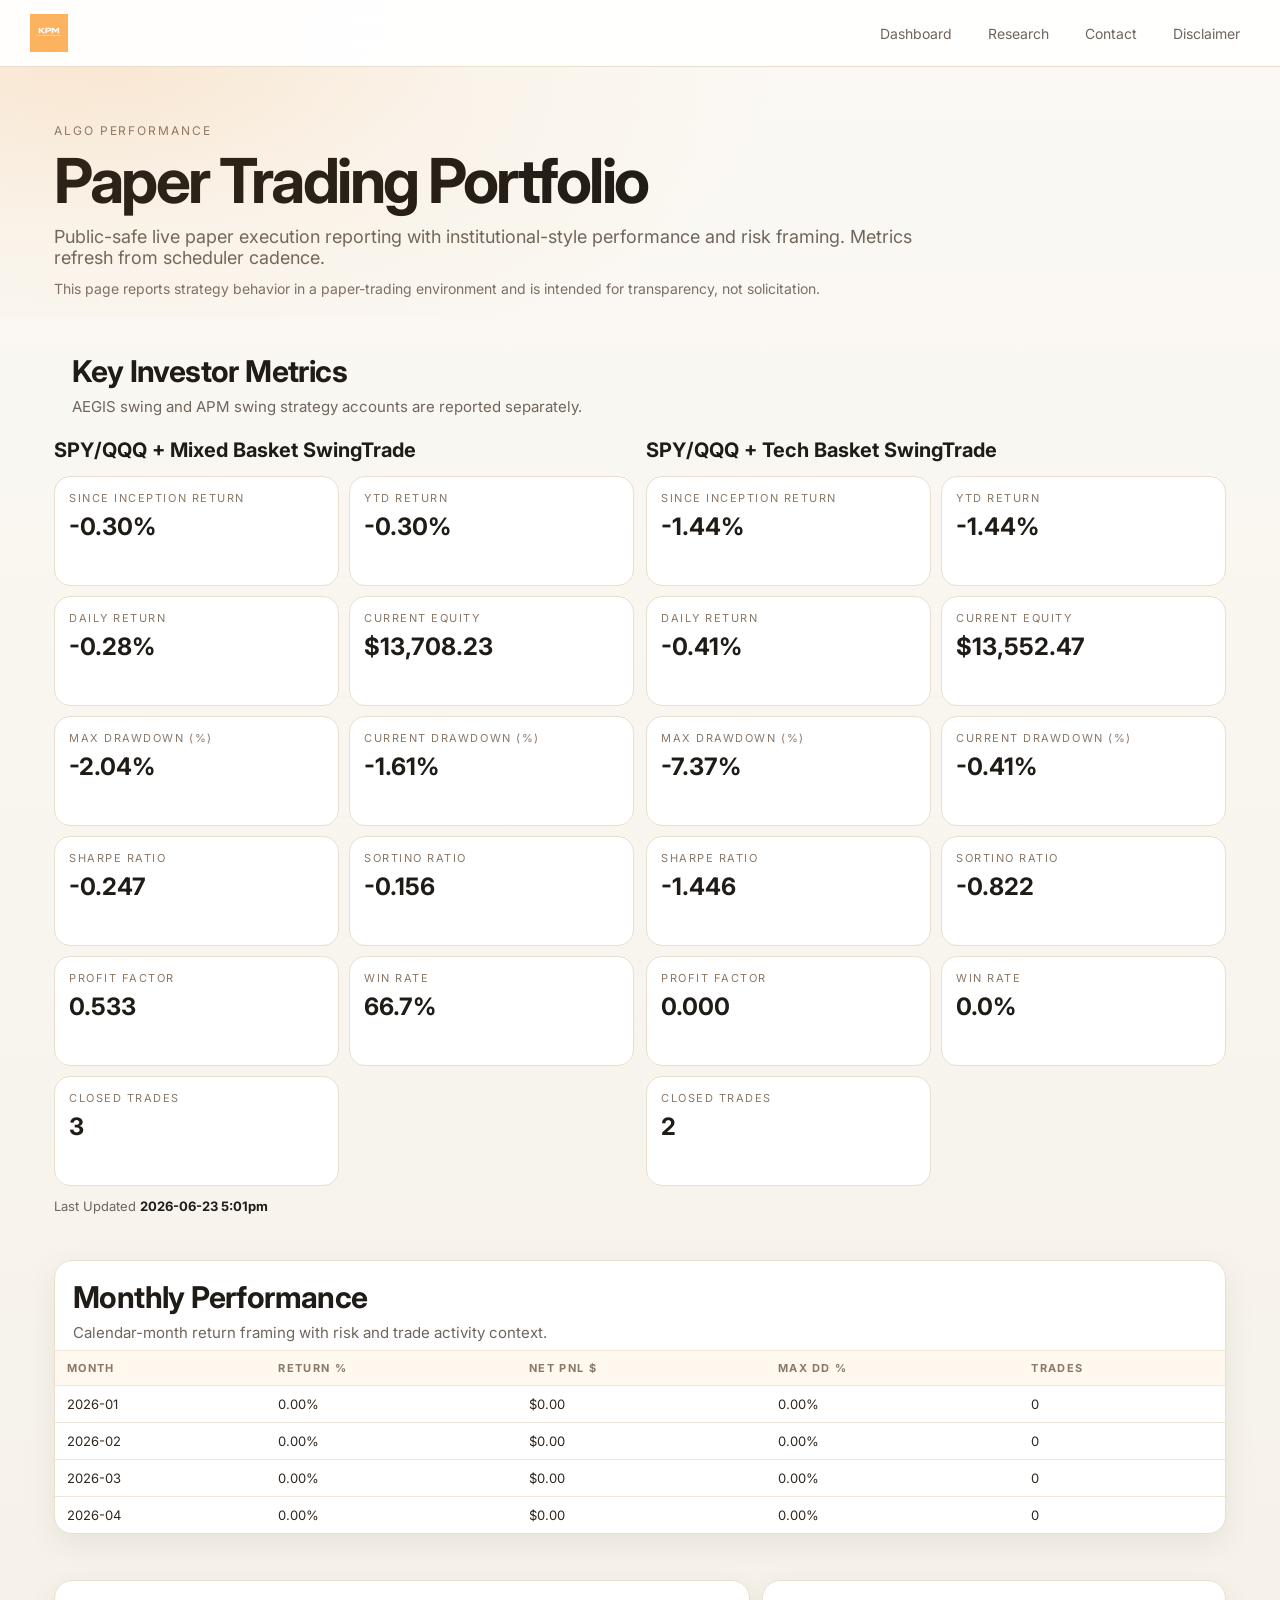
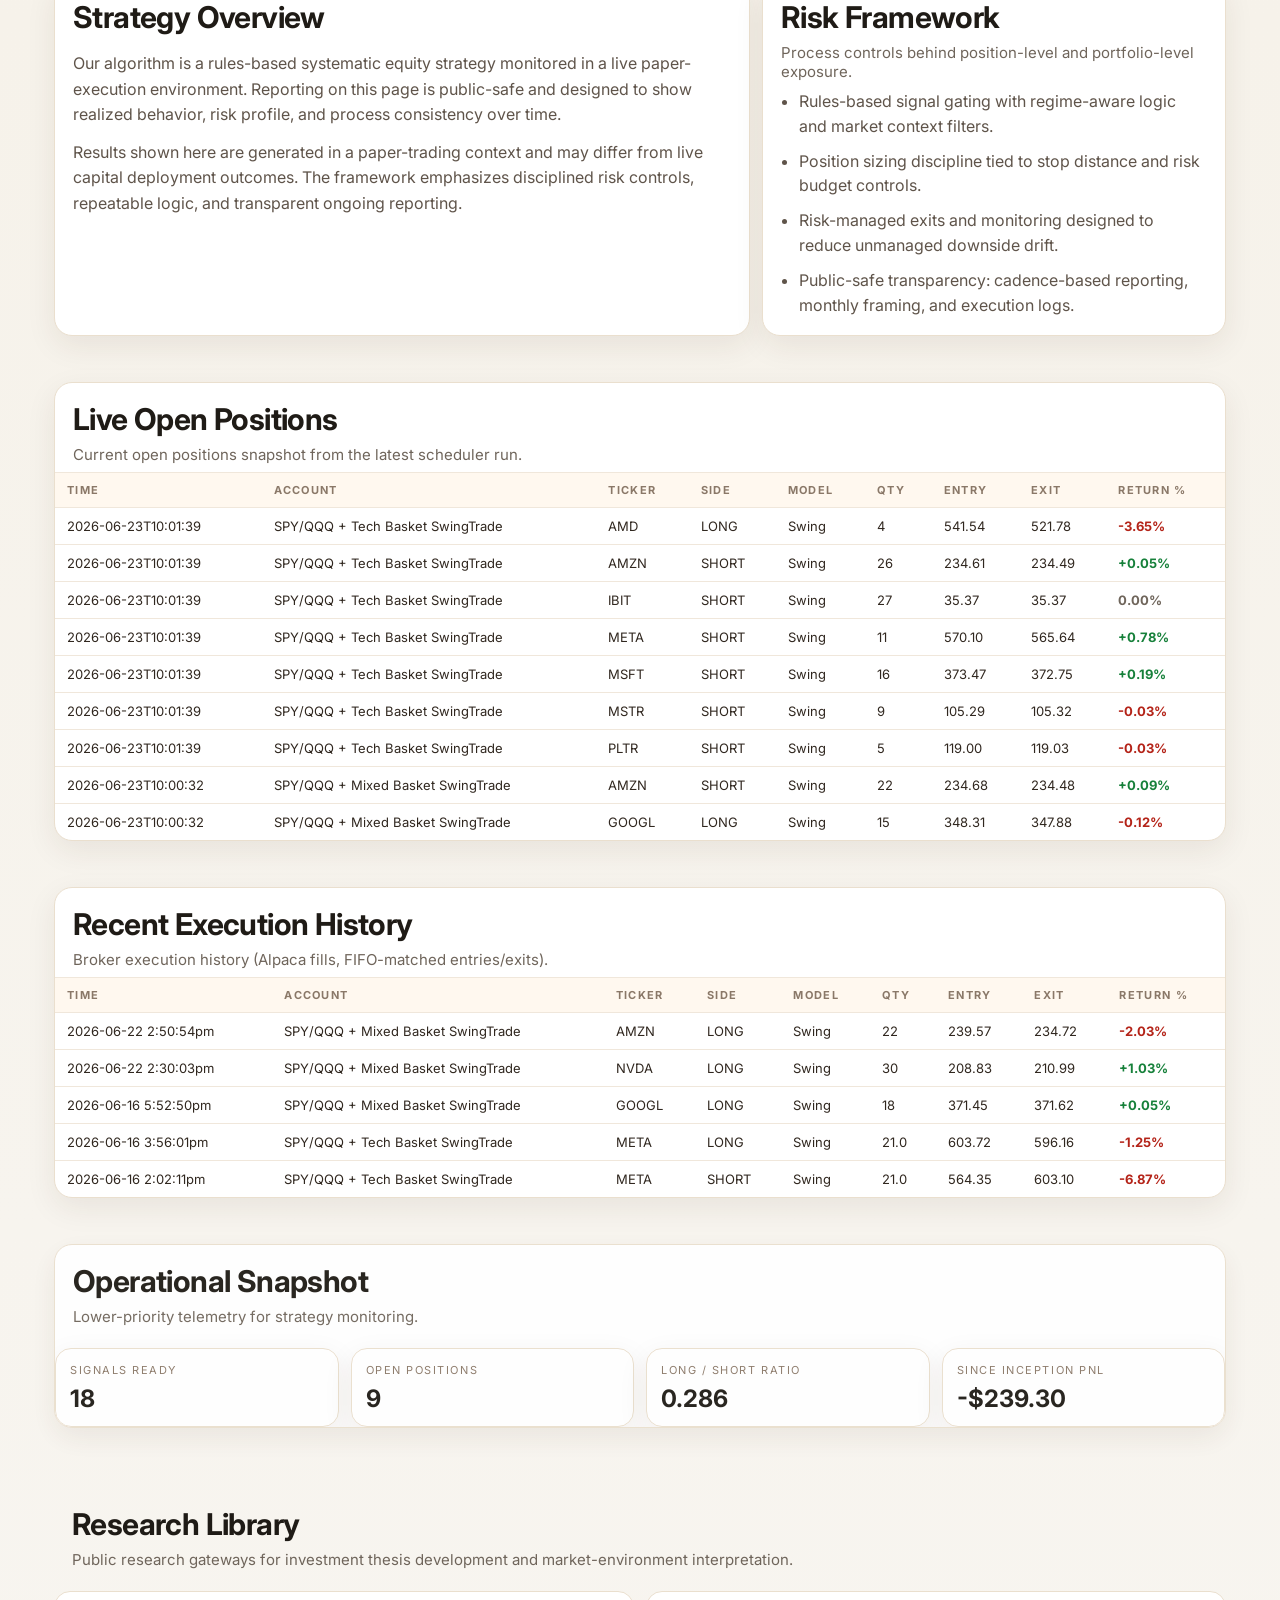
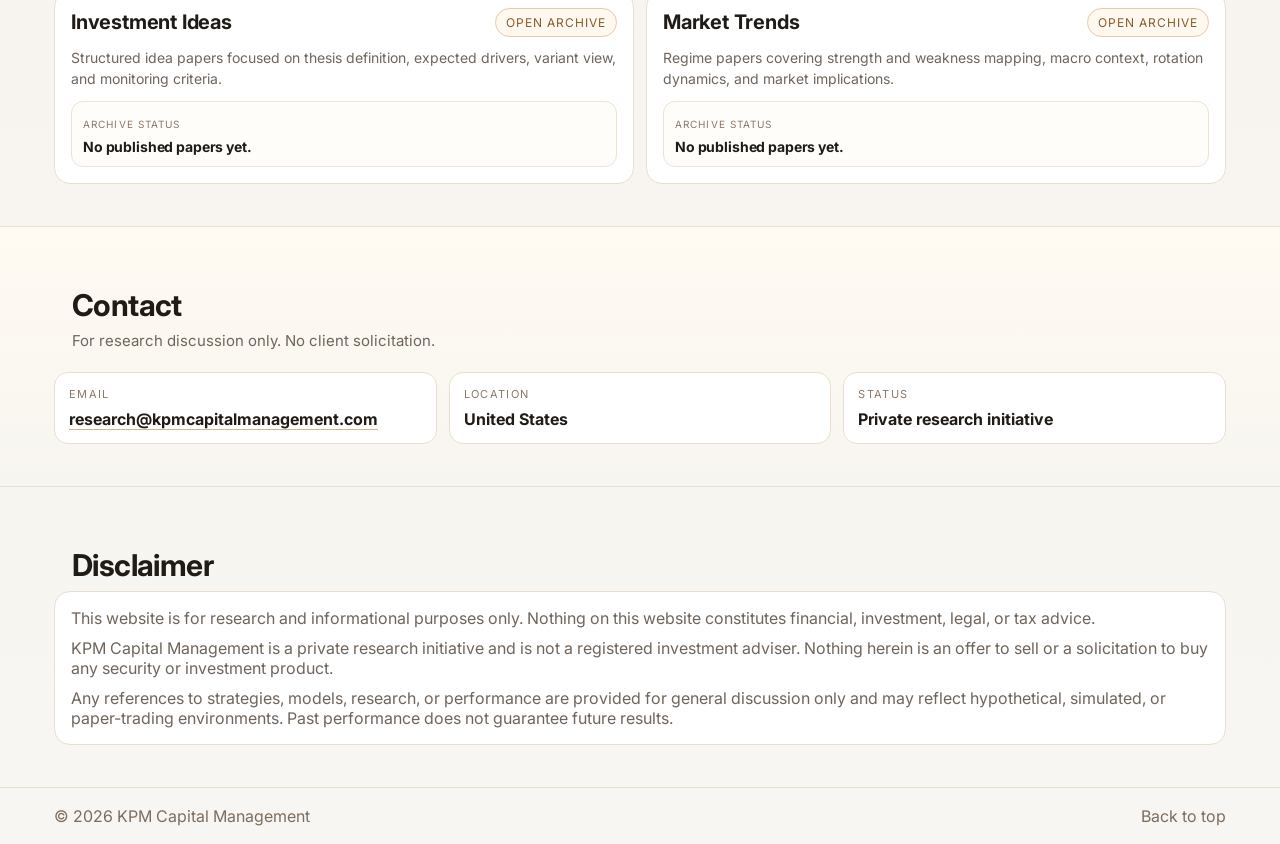
==== commit 3e336f2c: "Update swing dashboard labels" ====
--- a/index.html
+++ b/index.html
@@ -52,7 +52,7 @@
       <div class="container">
         <div class="panel-head">
           <h2>Key Investor Metrics</h2>
-          <p>SPY/QQQ, Tech basket, and swing strategy accounts are reported separately.</p>
+          <p>AEGIS swing and APM swing strategy accounts are reported separately.</p>
         </div>
         <div class="account-metrics-grid">
           <section class="account-metrics">
@@ -73,7 +73,7 @@
           </section>
 
           <section class="account-metrics">
-            <h3 id="swing_account_title">SPY/QQQ + Mixed Basket SwingTrade</h3>
+            <h3 id="swing_account_title">Mixed Basket + AEGIS Swing</h3>
             <div class="kpi-grid kpi-grid-primary">
               <article class="kpi"><span>Since Inception Return</span><strong id="swing_since_inception_return">-</strong></article>
               <article class="kpi"><span>YTD Return</span><strong id="swing_ytd_return">-</strong></article>
@@ -90,7 +90,7 @@
           </section>
 
           <section class="account-metrics">
-            <h3 id="apm_swing_shadow_account_title">SPY/QQQ + Tech Basket SwingTrade</h3>
+            <h3 id="apm_swing_shadow_account_title">Tech Basket + APM Swing</h3>
             <div class="kpi-grid kpi-grid-primary">
               <article class="kpi"><span>Since Inception Return</span><strong id="apm_swing_shadow_since_inception_return">-</strong></article>
               <article class="kpi"><span>YTD Return</span><strong id="apm_swing_shadow_ytd_return">-</strong></article>
@@ -1346,6 +1346,18 @@
       if (el) el.textContent = val;
     }
 
+    function setAccountVisible(prefix, view){
+      const visible = !(view && view.missing);
+      const metricTitle = document.getElementById(`${prefix}_account_title`);
+      const metricPanel = metricTitle ? metricTitle.closest(".account-metrics") : null;
+      if (metricPanel) metricPanel.hidden = !visible;
+      for (const id of [`${prefix}_equity_curve_title`, `${prefix}_drawdown_title`]){
+        const title = document.getElementById(id);
+        const card = title ? title.closest(".chart-card") : null;
+        if (card) card.hidden = !visible;
+      }
+    }
+
     async function loadDashboard(){
       try{
         const res = await fetch("data/public_dashboard.json?ts=" + Date.now(), { cache: "no-store" });
@@ -1368,6 +1380,11 @@
         const hasActivity = closedTrades > 0 || executionHistory.length > 0 || openPositionsCount > 0 || recentTradesCount > 0;
         const noActivity = !hasActivity;
 
+        setAccountVisible("intraday", intradayView);
+        setAccountVisible("new_intraday", newIntradayView);
+        setAccountVisible("swing", swingView);
+        setAccountVisible("apm_swing_shadow", apmSwingShadowView);
+
         setAccountTitles("intraday", intradayView);
         setAccountTitles("new_intraday", newIntradayView);
         setAccountTitles("swing", swingView);
@@ -1477,6 +1494,10 @@
         renderTrades(executionHistory);
       }catch(e){
         setText("updated_at", "Dashboard data unavailable");
+        setAccountVisible("intraday", { missing: true });
+        setAccountVisible("new_intraday", { missing: true });
+        setAccountVisible("swing", { missing: false });
+        setAccountVisible("apm_swing_shadow", { missing: false });
         const equitySeries = fallbackEquitySeries();
         renderInteractiveLineChart("intraday_equity_curve_chart", equitySeries, {
           stroke: "#c67627",
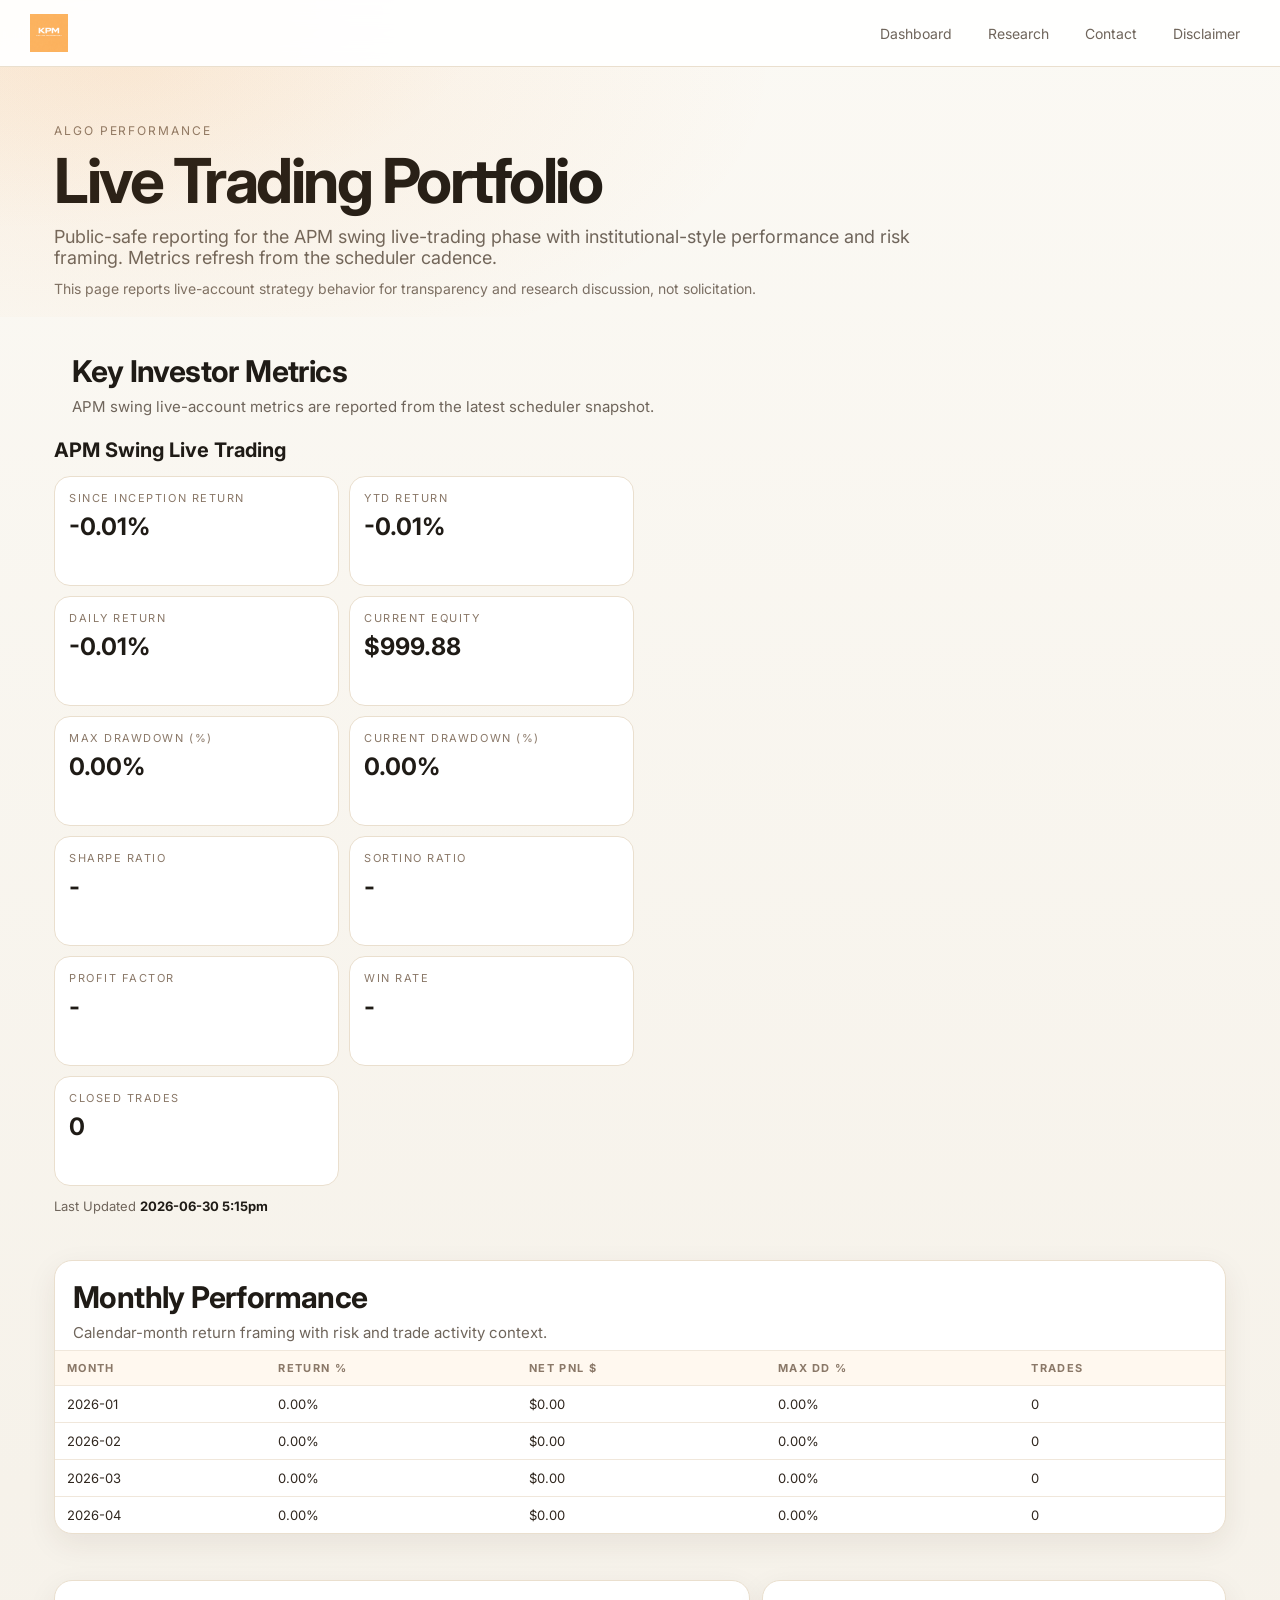
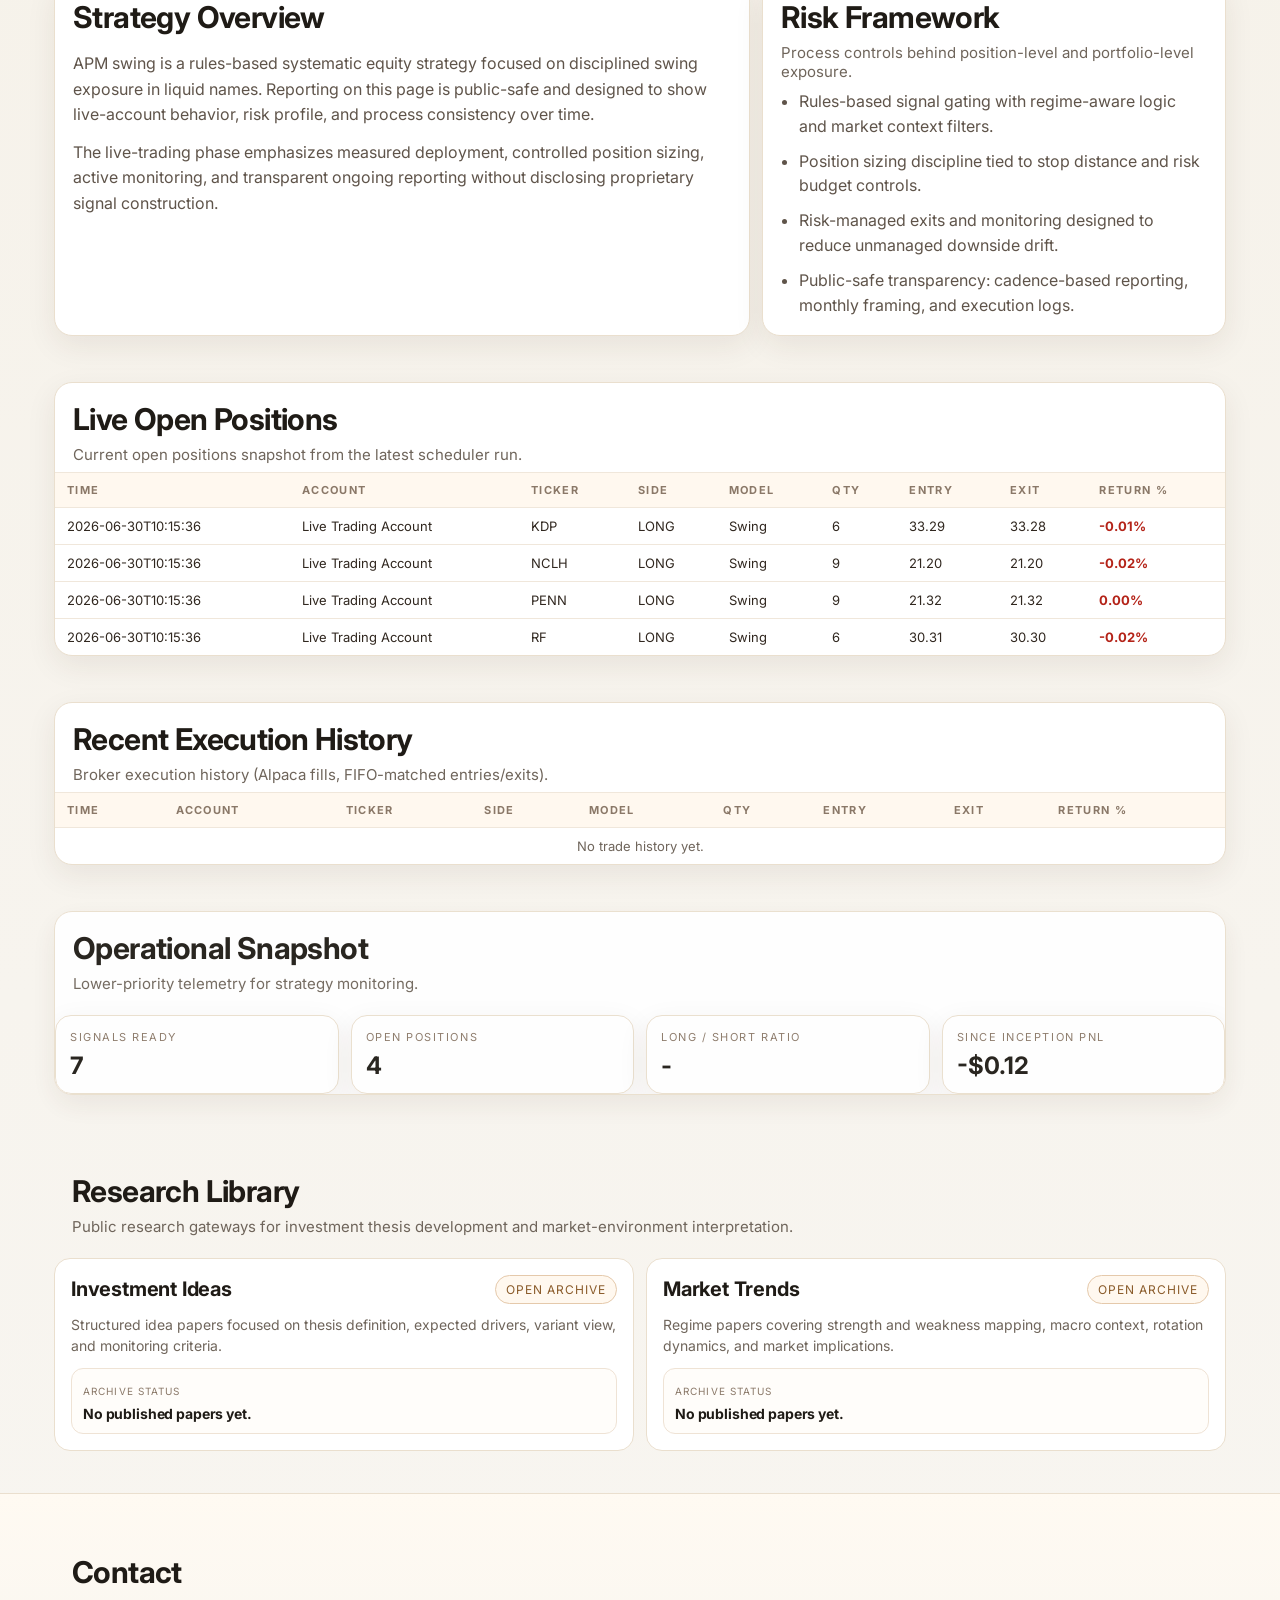
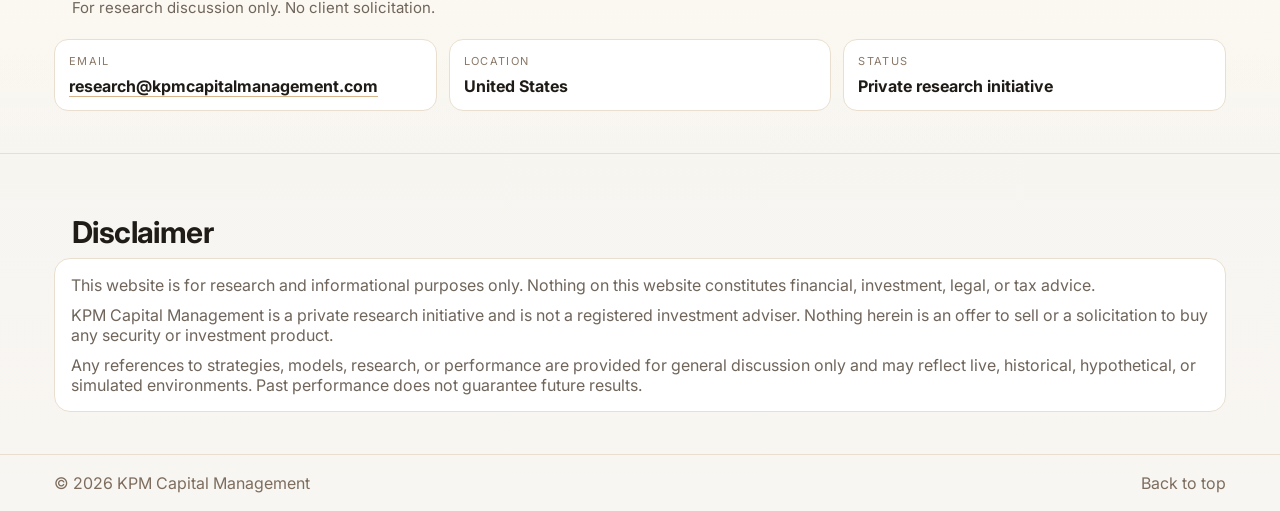
==== commit 99f90a15: "Update dashboard live APM swing copy" ====
--- a/index.html
+++ b/index.html
@@ -37,13 +37,13 @@
       <div class="hero-glow" aria-hidden="true"></div>
       <div class="container">
         <p class="eyebrow">Algo Performance</p>
-        <h1 class="title">Paper Trading Portfolio</h1>
+        <h1 class="title">Live Trading Portfolio</h1>
         <p class="subtitle">
-          Public-safe live paper execution reporting with institutional-style performance and risk framing.
-          Metrics refresh from scheduler cadence.
+          Public-safe reporting for the APM swing live-trading phase with institutional-style performance and risk framing.
+          Metrics refresh from the scheduler cadence.
         </p>
         <p class="hero-note">
-          This page reports strategy behavior in a paper-trading environment and is intended for transparency, not solicitation.
+          This page reports live-account strategy behavior for transparency and research discussion, not solicitation.
         </p>
       </div>
     </section>
@@ -52,7 +52,7 @@
       <div class="container">
         <div class="panel-head">
           <h2>Key Investor Metrics</h2>
-          <p>AEGIS swing and APM swing strategy accounts are reported separately.</p>
+          <p>APM swing live-account metrics are reported from the latest scheduler snapshot.</p>
         </div>
         <div class="account-metrics-grid">
           <section class="account-metrics">
@@ -90,7 +90,7 @@
           </section>
 
           <section class="account-metrics">
-            <h3 id="apm_swing_shadow_account_title">Tech Basket + APM Swing</h3>
+            <h3 id="apm_swing_shadow_account_title">APM Swing Live Trading</h3>
             <div class="kpi-grid kpi-grid-primary">
               <article class="kpi"><span>Since Inception Return</span><strong id="apm_swing_shadow_since_inception_return">-</strong></article>
               <article class="kpi"><span>YTD Return</span><strong id="apm_swing_shadow_ytd_return">-</strong></article>
@@ -146,12 +146,12 @@
           </div>
           <div class="strategy-copy">
             <p>
-              Our algorithm is a rules-based systematic equity strategy monitored in a live paper-execution environment.
-              Reporting on this page is public-safe and designed to show realized behavior, risk profile, and process consistency over time.
+              APM swing is a rules-based systematic equity strategy focused on disciplined swing exposure in liquid names.
+              Reporting on this page is public-safe and designed to show live-account behavior, risk profile, and process consistency over time.
             </p>
             <p>
-              Results shown here are generated in a paper-trading context and may differ from live capital deployment outcomes.
-              The framework emphasizes disciplined risk controls, repeatable logic, and transparent ongoing reporting.
+              The live-trading phase emphasizes measured deployment, controlled position sizing, active monitoring, and transparent ongoing reporting
+              without disclosing proprietary signal construction.
             </p>
           </div>
         </section>
@@ -314,7 +314,7 @@
         <div class="disclaimer">
           <p>This website is for research and informational purposes only. Nothing on this website constitutes financial, investment, legal, or tax advice.</p>
           <p>KPM Capital Management is a private research initiative and is not a registered investment adviser. Nothing herein is an offer to sell or a solicitation to buy any security or investment product.</p>
-          <p>Any references to strategies, models, research, or performance are provided for general discussion only and may reflect hypothetical, simulated, or paper-trading environments. Past performance does not guarantee future results.</p>
+          <p>Any references to strategies, models, research, or performance are provided for general discussion only and may reflect live, historical, hypothetical, or simulated environments. Past performance does not guarantee future results.</p>
         </div>
       </div>
     </section>
@@ -330,7 +330,7 @@
   <script>
     const INTRADAY_PUBLIC_LABEL = "SPY/QQQ + Tech Basket DayTrade";
     const SWING_PUBLIC_LABEL = "SPY/QQQ + Mixed Basket SwingTrade";
-    const APM_SWING_PUBLIC_LABEL = "SPY/QQQ + Tech Basket SwingTrade";
+    const APM_SWING_PUBLIC_LABEL = "APM Swing Live Trading";
     const PUBLIC_DASHBOARD_START_ISO = "2026-06-16T13:30:00Z";
 
     function normalizedAccountText(raw){
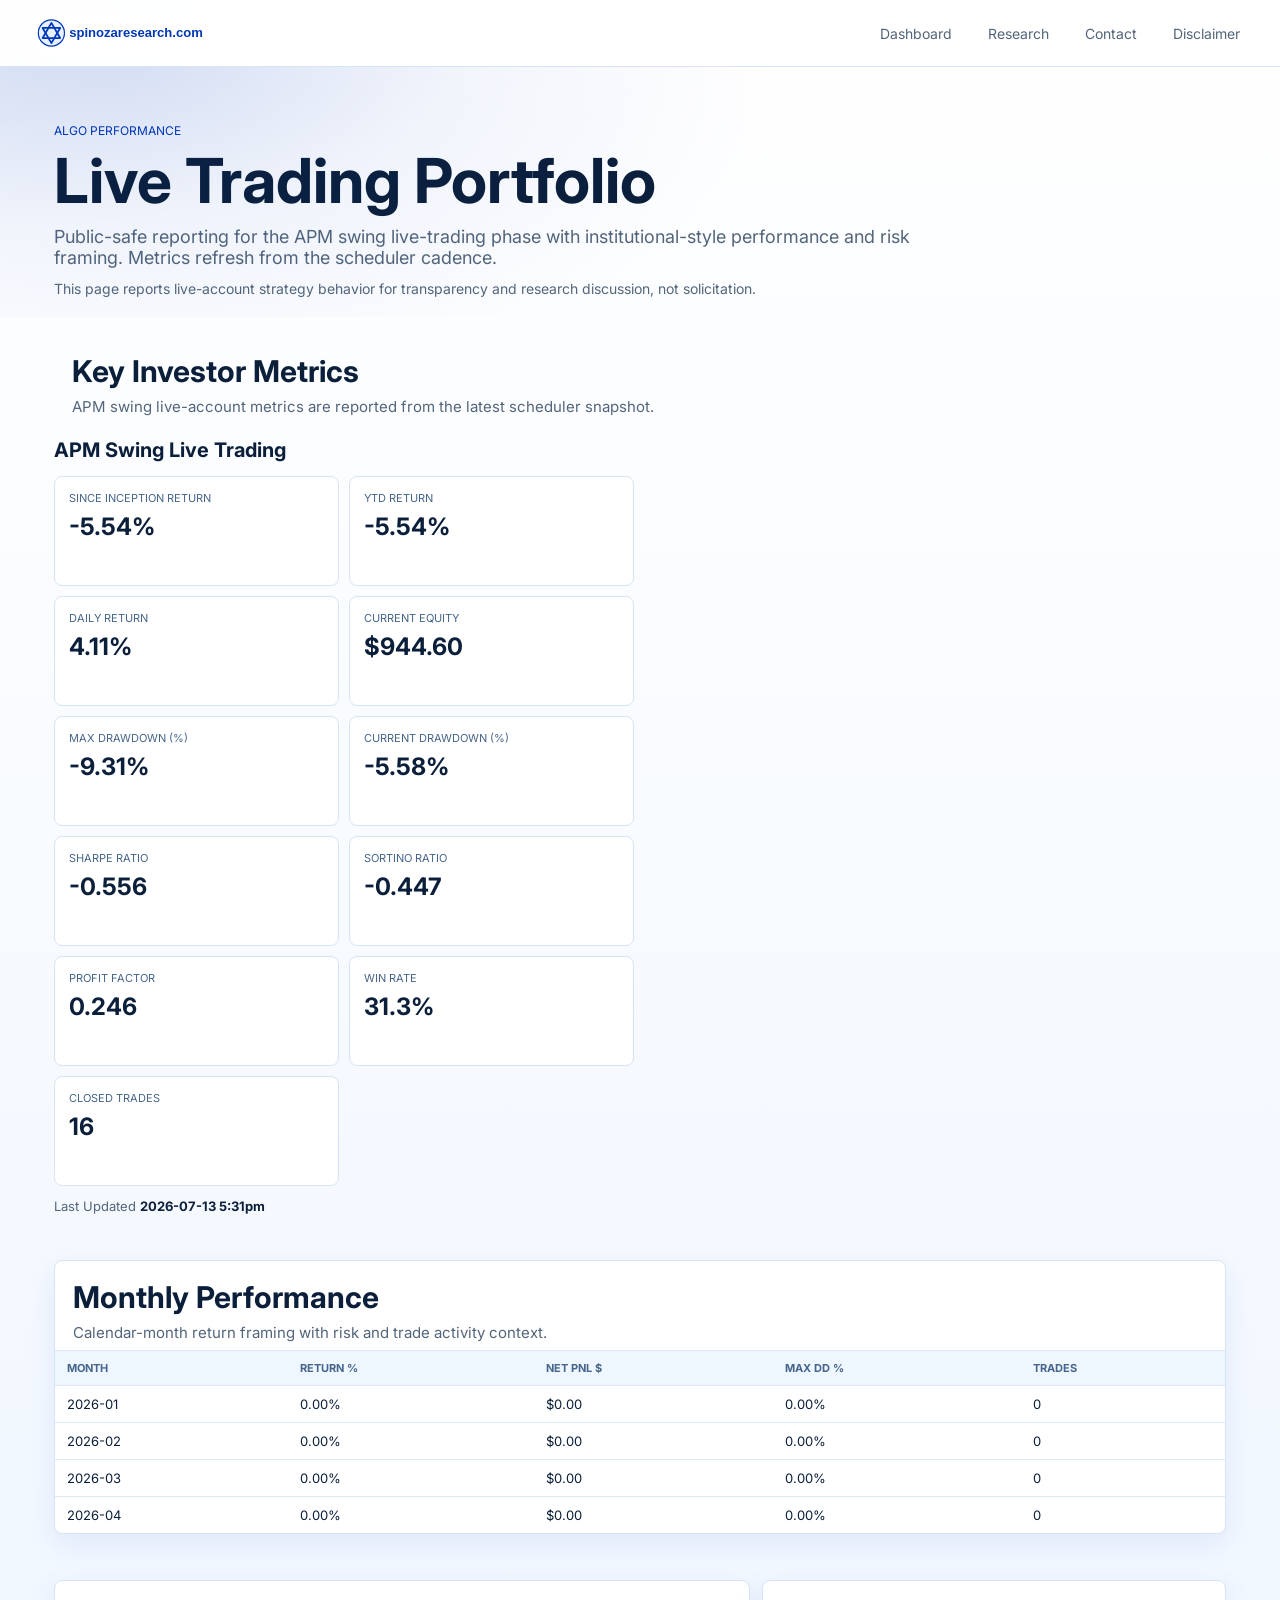
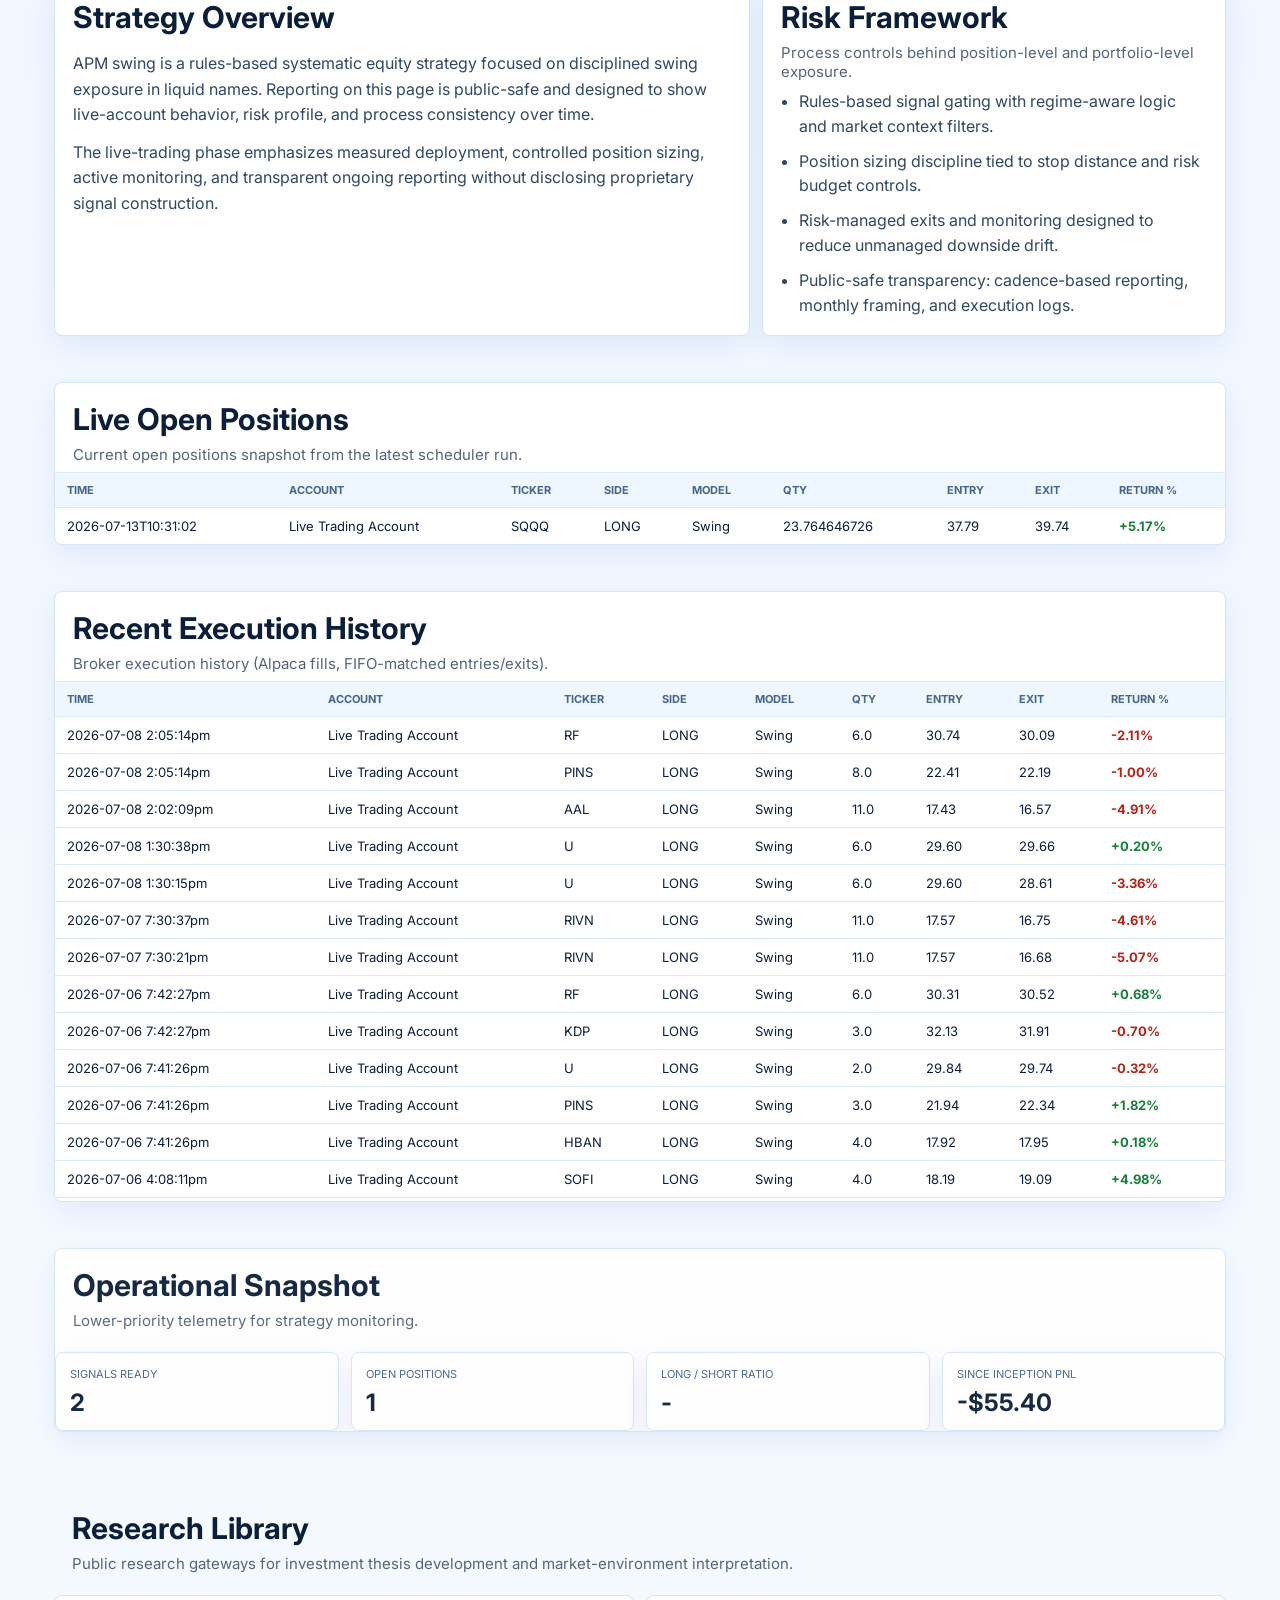
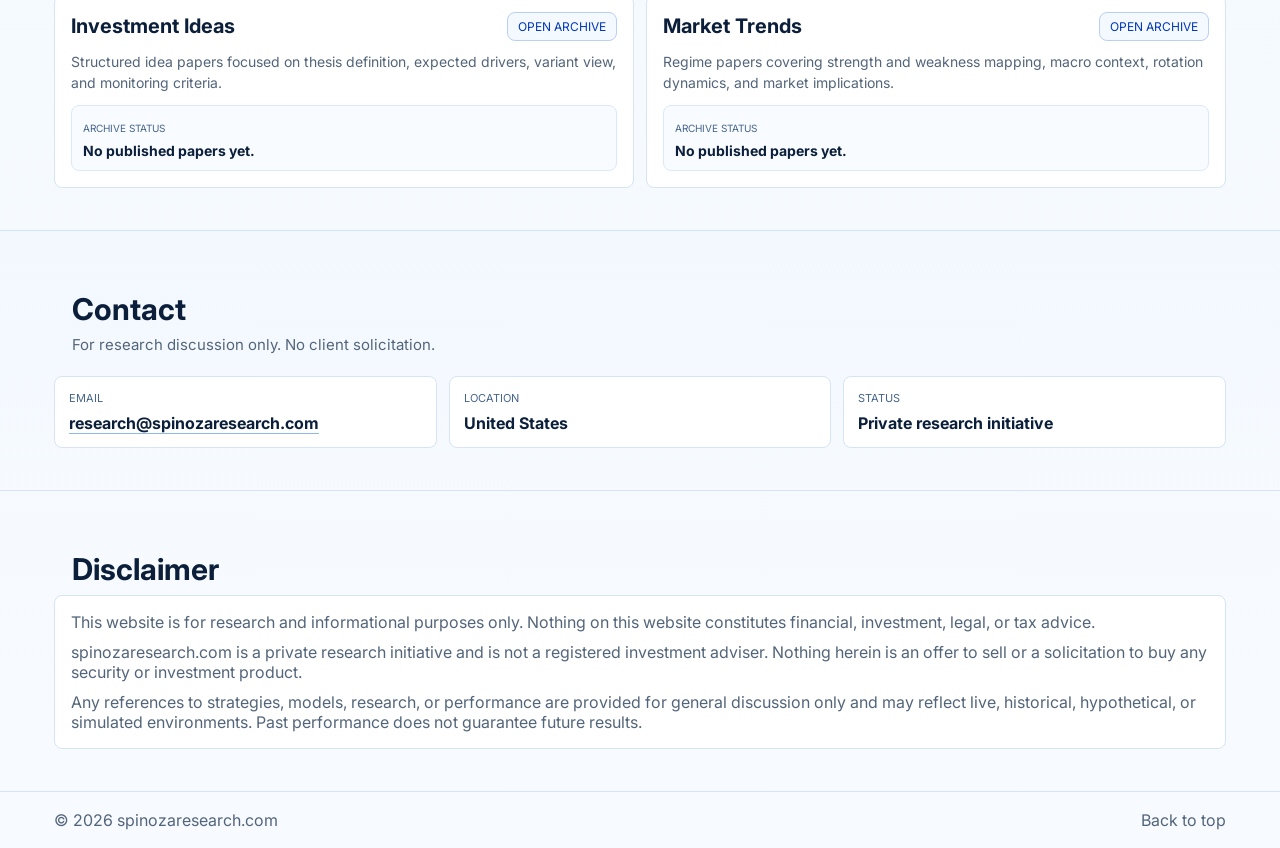
==== commit c2175ea7: "Rebrand site for spinozaresearch" ====
--- a/index.html
+++ b/index.html
@@ -3,13 +3,12 @@
 <head>
   <meta charset="utf-8" />
   <meta name="viewport" content="width=device-width, initial-scale=1" />
-  <title>KPM Capital Management - Live Dashboard</title>
+  <title>spinozaresearch.com - Live Dashboard</title>
   <meta name="description" content="A public performance dashboard with risk reporting and execution transparency." />
   <meta name="robots" content="index,follow" />
 
-  <link rel="icon" type="image/png" sizes="32x32" href="assets/favicon-32.png">
-  <link rel="icon" type="image/png" sizes="16x16" href="assets/favicon-16.png">
-  <link rel="apple-touch-icon" sizes="180x180" href="assets/logo-512.png">
+  <link rel="icon" type="image/svg+xml" href="assets/favicon.svg">
+  <link rel="apple-touch-icon" href="assets/logo.svg">
 
   <link rel="preconnect" href="https://fonts.googleapis.com">
   <link rel="preconnect" href="https://fonts.gstatic.com" crossorigin>
@@ -20,8 +19,8 @@
 <body>
   <header class="nav">
     <div class="container nav-inner">
-      <a class="brand" href="#top" aria-label="KPM Home">
-        <img src="assets/logo.png" alt="KPM logo" class="logo-img">
+      <a class="brand" href="#top" aria-label="spinozaresearch.com Home">
+        <img src="assets/logo.svg" alt="spinozaresearch.com logo" class="logo-img">
       </a>
       <nav class="nav-links" aria-label="Primary">
         <a href="#dashboard">Dashboard</a>
@@ -299,7 +298,7 @@
           <p>For research discussion only. No client solicitation.</p>
         </div>
         <div class="contact-grid">
-          <div><span>Email</span><strong><a href="mailto:research@kpmcapitalmanagement.com">research@kpmcapitalmanagement.com</a></strong></div>
+          <div><span>Email</span><strong><a href="mailto:research@spinozaresearch.com">research@spinozaresearch.com</a></strong></div>
           <div><span>Location</span><strong>United States</strong></div>
           <div><span>Status</span><strong>Private research initiative</strong></div>
         </div>
@@ -313,7 +312,7 @@
         </div>
         <div class="disclaimer">
           <p>This website is for research and informational purposes only. Nothing on this website constitutes financial, investment, legal, or tax advice.</p>
-          <p>KPM Capital Management is a private research initiative and is not a registered investment adviser. Nothing herein is an offer to sell or a solicitation to buy any security or investment product.</p>
+          <p>spinozaresearch.com is a private research initiative and is not a registered investment adviser. Nothing herein is an offer to sell or a solicitation to buy any security or investment product.</p>
           <p>Any references to strategies, models, research, or performance are provided for general discussion only and may reflect live, historical, hypothetical, or simulated environments. Past performance does not guarantee future results.</p>
         </div>
       </div>
@@ -322,7 +321,7 @@
 
   <footer class="footer">
     <div class="container footer-inner">
-      <div>&copy; <span id="year"></span> KPM Capital Management</div>
+      <div>&copy; <span id="year"></span> spinozaresearch.com</div>
       <a href="#top">Back to top</a>
     </div>
   </footer>
--- a/style.css
+++ b/style.css
@@ -1,13 +1,13 @@
 :root{
-  --bg:#f8f6f2;
+  --bg:#f7fbff;
   --bg2:#ffffff;
-  --text:#1f1b16;
-  --muted:#6f655b;
-  --line:#eadfce;
+  --text:#0b1f3a;
+  --muted:#53657a;
+  --line:#d6e4f7;
   --card:#ffffff;
-  --accent:#f28c28;
-  --accent-soft:#fff0e1;
-  --shadow:0 10px 30px rgba(61,43,20,.08);
+  --accent:#0038b8;
+  --accent-soft:#e8f1ff;
+  --shadow:0 10px 30px rgba(0,56,184,.08);
 }
 
 *{box-sizing:border-box}
@@ -17,15 +17,15 @@
   font-family:Inter,system-ui,-apple-system,Segoe UI,Roboto,Arial,sans-serif;
   color:var(--text);
   background:
-    radial-gradient(900px 420px at 0% 0%, rgba(242,140,40,.10), transparent 55%),
-    linear-gradient(180deg, #fbf9f4, #f6f2ea 40%, #f8f6f2);
+    radial-gradient(900px 420px at 0% 0%, rgba(0,56,184,.10), transparent 55%),
+    linear-gradient(180deg, #ffffff, #f1f7ff 40%, #f7fbff);
 }
 a{color:inherit}
 .container{max-width:1220px;margin:0 auto;padding:0 24px}
 
 .nav{
   position:sticky; top:0; z-index:50;
-  background:rgba(255,255,255,.9);
+  background:rgba(255,255,255,.94);
   backdrop-filter:blur(12px);
   border-bottom:1px solid var(--line);
 }
@@ -41,7 +41,7 @@
   color:var(--muted);
   font-size:14px;
   padding:8px 10px;
-  border-radius:10px;
+  border-radius:8px;
 }
 .nav-links a:hover{background:var(--accent-soft);color:var(--text)}
 
@@ -51,12 +51,12 @@
 }
 .hero-glow{
   position:absolute; inset:0; pointer-events:none;
-  background:radial-gradient(1000px 500px at 10% 0%, rgba(242,140,40,.10), transparent 65%);
+  background:radial-gradient(1000px 500px at 10% 0%, rgba(0,56,184,.10), transparent 65%);
 }
 .eyebrow{
   margin:0;
-  color:#8a7868;
-  letter-spacing:.16em;
+  color:#0038b8;
+  letter-spacing:0;
   text-transform:uppercase;
   font-size:12px;
 }
@@ -64,7 +64,7 @@
   margin:12px 0 0;
   font-size:62px;
   line-height:1.0;
-  letter-spacing:-.04em;
+  letter-spacing:0;
   max-width:900px;
 }
 .subtitle{
@@ -76,7 +76,7 @@
 .hero-note{
   margin:12px 0 0;
   max-width:860px;
-  color:#7b6f64;
+  color:#53657a;
   font-size:14px;
 }
 
@@ -85,7 +85,7 @@
 .section-alt{
   border-top:1px solid var(--line);
   border-bottom:1px solid var(--line);
-  background:linear-gradient(180deg, #fffaf2, transparent);
+  background:linear-gradient(180deg, #f3f8ff, transparent);
 }
 
 .kpi-grid{
@@ -97,7 +97,7 @@
 .kpi{
   border:1px solid var(--line);
   background:var(--card);
-  border-radius:16px;
+  border-radius:8px;
   padding:14px 14px;
   box-shadow:var(--shadow);
 }
@@ -105,8 +105,8 @@
   display:block;
   font-size:11px;
   text-transform:uppercase;
-  letter-spacing:.14em;
-  color:#8a7868;
+  letter-spacing:0;
+  color:#46658a;
 }
 .kpi strong{
   display:block;
@@ -159,13 +159,13 @@
 .panel{
   margin-top:10px;
   border:1px solid var(--line);
-  border-radius:18px;
+  border-radius:8px;
   background:var(--card);
   overflow:hidden;
   box-shadow:var(--shadow);
 }
 .panel-head{padding:18px 18px 8px}
-.panel-head h2{margin:0;font-size:30px;letter-spacing:-.02em}
+.panel-head h2{margin:0;font-size:30px;letter-spacing:0}
 .panel-head p{margin:8px 0 0;color:var(--muted);font-size:15px}
 
 .chart-panel{overflow:visible}
@@ -177,22 +177,22 @@
 }
 .chart-card{
   border:1px solid var(--line);
-  border-radius:14px;
-  background:#fffdfa;
+  border-radius:8px;
+  background:#f8fbff;
   padding:14px;
 }
 .chart-card h3{
   margin:0 0 10px;
   font-size:17px;
-  letter-spacing:-.01em;
+  letter-spacing:0;
 }
 canvas{
   width:100%;
   height:auto;
   display:block;
-  border:1px solid #f0e7db;
-  border-radius:12px;
-  background:linear-gradient(180deg, #fff, #fffdf9);
+  border:1px solid #dbe9fb;
+  border-radius:8px;
+  background:linear-gradient(180deg, #fff, #f8fbff);
 }
 .chart-canvas-wrap{
   position:relative;
@@ -218,14 +218,14 @@
 }
 .strategy-copy p{
   margin:0 0 12px;
-  color:#5f544a;
+  color:#304861;
   line-height:1.6;
 }
 .strategy-copy p:last-child{margin-bottom:0}
 .risk-list{
   margin:0;
   padding:0 18px 18px 36px;
-  color:#5f544a;
+  color:#304861;
   line-height:1.55;
 }
 .risk-list li{margin-bottom:10px}
@@ -243,20 +243,20 @@
 th,td{
   text-align:left;
   padding:10px 12px;
-  border-top:1px solid #f0e7db;
+  border-top:1px solid #dbe9fb;
   font-size:13px;
 }
 th{
   position:sticky;
   top:0;
-  background:#fff8ef;
+  background:#eef6ff;
   z-index:2;
   font-size:11px;
-  letter-spacing:.12em;
-  text-transform:uppercase;
-  color:#8a7868;
-}
-td{color:#30271f}
+  letter-spacing:0;
+  text-transform:uppercase;
+  color:#46658a;
+}
+td{color:#0b1f3a}
 .empty{text-align:center;color:var(--muted)}
 .return-positive{color:#16803a;font-weight:700}
 .return-negative{color:#b42318;font-weight:700}
@@ -274,7 +274,7 @@
 .gateway-card{
   border:1px solid var(--line);
   background:var(--card);
-  border-radius:16px;
+  border-radius:8px;
   padding:16px;
 }
 .gateway-head{
@@ -286,21 +286,21 @@
 .gateway-head h3{
   margin:0;
   font-size:20px;
-  letter-spacing:-.01em;
+  letter-spacing:0;
 }
 .gateway-link{
   text-decoration:none;
   font-size:12px;
-  letter-spacing:.08em;
-  text-transform:uppercase;
-  color:#8a5b2a;
-  border:1px solid #e5c9ab;
-  border-radius:999px;
+  letter-spacing:0;
+  text-transform:uppercase;
+  color:#0038b8;
+  border:1px solid #b7d0f5;
+  border-radius:8px;
   padding:6px 10px;
-  background:#fff8ef;
+  background:#f4f8ff;
 }
 .gateway-link:hover{
-  background:#fff1e2;
+  background:#e8f1ff;
 }
 .gateway-copy{
   margin:10px 0 0;
@@ -315,23 +315,23 @@
   gap:8px;
 }
 .preview-tile{
-  border:1px solid #efe3d5;
-  border-radius:12px;
-  background:#fffdfa;
+  border:1px solid #dbe9fb;
+  border-radius:8px;
+  background:#f8fbff;
   padding:10px 11px;
 }
 .preview-tag{
   display:inline-block;
   font-size:10px;
-  letter-spacing:.11em;
-  text-transform:uppercase;
-  color:#8a7868;
+  letter-spacing:0;
+  text-transform:uppercase;
+  color:#46658a;
 }
 .preview-tile h4{
   margin:6px 0 0;
   font-size:14px;
   line-height:1.35;
-  letter-spacing:-.01em;
+  letter-spacing:0;
 }
 
 .catalog-hero{
@@ -340,7 +340,7 @@
 .catalog-title{
   margin:10px 0 0;
   font-size:46px;
-  letter-spacing:-.03em;
+  letter-spacing:0;
 }
 .catalog-subtitle{
   margin:12px 0 0;
@@ -355,18 +355,18 @@
   flex-wrap:wrap;
 }
 .filter-chip{
-  border:1px solid #e5d8c7;
-  border-radius:999px;
-  background:#fffdfa;
-  color:#6e5f51;
+  border:1px solid #c7daf6;
+  border-radius:8px;
+  background:#f8fbff;
+  color:#53657a;
   padding:7px 11px;
   font-size:12px;
   cursor:pointer;
 }
 .filter-chip.active{
-  border-color:#d9b18c;
-  background:#fff1e2;
-  color:#7a4f23;
+  border-color:#0038b8;
+  background:#e8f1ff;
+  color:#0038b8;
 }
 .catalog-grid{
   margin-top:16px;
@@ -379,7 +379,7 @@
 }
 .catalog-card{
   border:1px solid var(--line);
-  border-radius:14px;
+  border-radius:8px;
   background:var(--card);
   padding:14px;
 }
@@ -391,30 +391,30 @@
 }
 .meta-tag{
   font-size:10px;
-  letter-spacing:.11em;
-  text-transform:uppercase;
-  color:#836d5a;
+  letter-spacing:0;
+  text-transform:uppercase;
+  color:#46658a;
 }
 .meta-date{
-  color:#9a8b7c;
+  color:#6f8095;
   font-size:12px;
 }
 .status-pill{
   margin-left:auto;
   font-size:10px;
-  letter-spacing:.1em;
-  text-transform:uppercase;
-  color:#7c5026;
-  background:#fff1e2;
-  border:1px solid #e5c9ab;
-  border-radius:999px;
+  letter-spacing:0;
+  text-transform:uppercase;
+  color:#0038b8;
+  background:#e8f1ff;
+  border:1px solid #b7d0f5;
+  border-radius:8px;
   padding:4px 7px;
 }
 .catalog-card h3{
   margin:9px 0 0;
   font-size:18px;
   line-height:1.3;
-  letter-spacing:-.01em;
+  letter-spacing:0;
 }
 .catalog-card p{
   margin:8px 0 0;
@@ -426,16 +426,16 @@
   display:inline-block;
   margin-top:11px;
   text-decoration:none;
-  color:#7a4f23;
+  color:#0038b8;
   font-size:12px;
-  letter-spacing:.08em;
+  letter-spacing:0;
   text-transform:uppercase;
 }
 .catalog-empty{
   grid-column:1 / -1;
-  border:1px dashed #ddccb7;
-  border-radius:14px;
-  background:#fffdfa;
+  border:1px dashed #b7d0f5;
+  border-radius:8px;
+  background:#f8fbff;
   color:var(--muted);
   padding:16px;
   text-align:center;
@@ -446,27 +446,27 @@
 }
 .paper-subtitle{
   margin:12px 0 0;
-  color:#5f544a;
+  color:#304861;
   font-size:19px;
   line-height:1.45;
   max-width:860px;
 }
 .paper-meta{
   margin:12px 0 0;
-  color:#8a7868;
+  color:#46658a;
   font-size:13px;
-  letter-spacing:.06em;
+  letter-spacing:0;
   text-transform:uppercase;
 }
 .note-paper h2{
   margin:28px 0 0;
   font-size:27px;
-  letter-spacing:-.02em;
-  color:#231d17;
+  letter-spacing:0;
+  color:#0b1f3a;
 }
 .note-paper p{
   margin:11px 0 0;
-  color:#4e4339;
+  color:#304861;
   line-height:1.72;
   font-size:17px;
 }
@@ -475,7 +475,7 @@
   padding-left:20px;
 }
 .note-paper li{
-  color:#4e4339;
+  color:#304861;
   line-height:1.72;
   font-size:17px;
   margin-bottom:8px;
@@ -492,26 +492,26 @@
 }
 .contact-grid > div{
   border:1px solid var(--line);
-  border-radius:14px;
+  border-radius:8px;
   background:var(--card);
   padding:14px;
 }
 .contact-grid span{
   display:block;
   font-size:11px;
-  letter-spacing:.12em;
-  text-transform:uppercase;
-  color:#8a7868;
+  letter-spacing:0;
+  text-transform:uppercase;
+  color:#46658a;
 }
 .contact-grid strong{
   display:block;
   margin-top:8px;
 }
-.contact-grid a{text-decoration:none;border-bottom:1px solid #d8b48a}
+.contact-grid a{text-decoration:none;border-bottom:1px solid #8fb8ee}
 
 .disclaimer{
   border:1px solid var(--line);
-  border-radius:16px;
+  border-radius:8px;
   background:var(--card);
   padding:16px;
   color:var(--muted);
@@ -522,7 +522,7 @@
 .footer{
   border-top:1px solid var(--line);
   padding:18px 0;
-  color:#7d6d5e;
+  color:#53657a;
 }
 .footer-inner{
   display:flex;justify-content:space-between;align-items:center;gap:10px;flex-wrap:wrap;
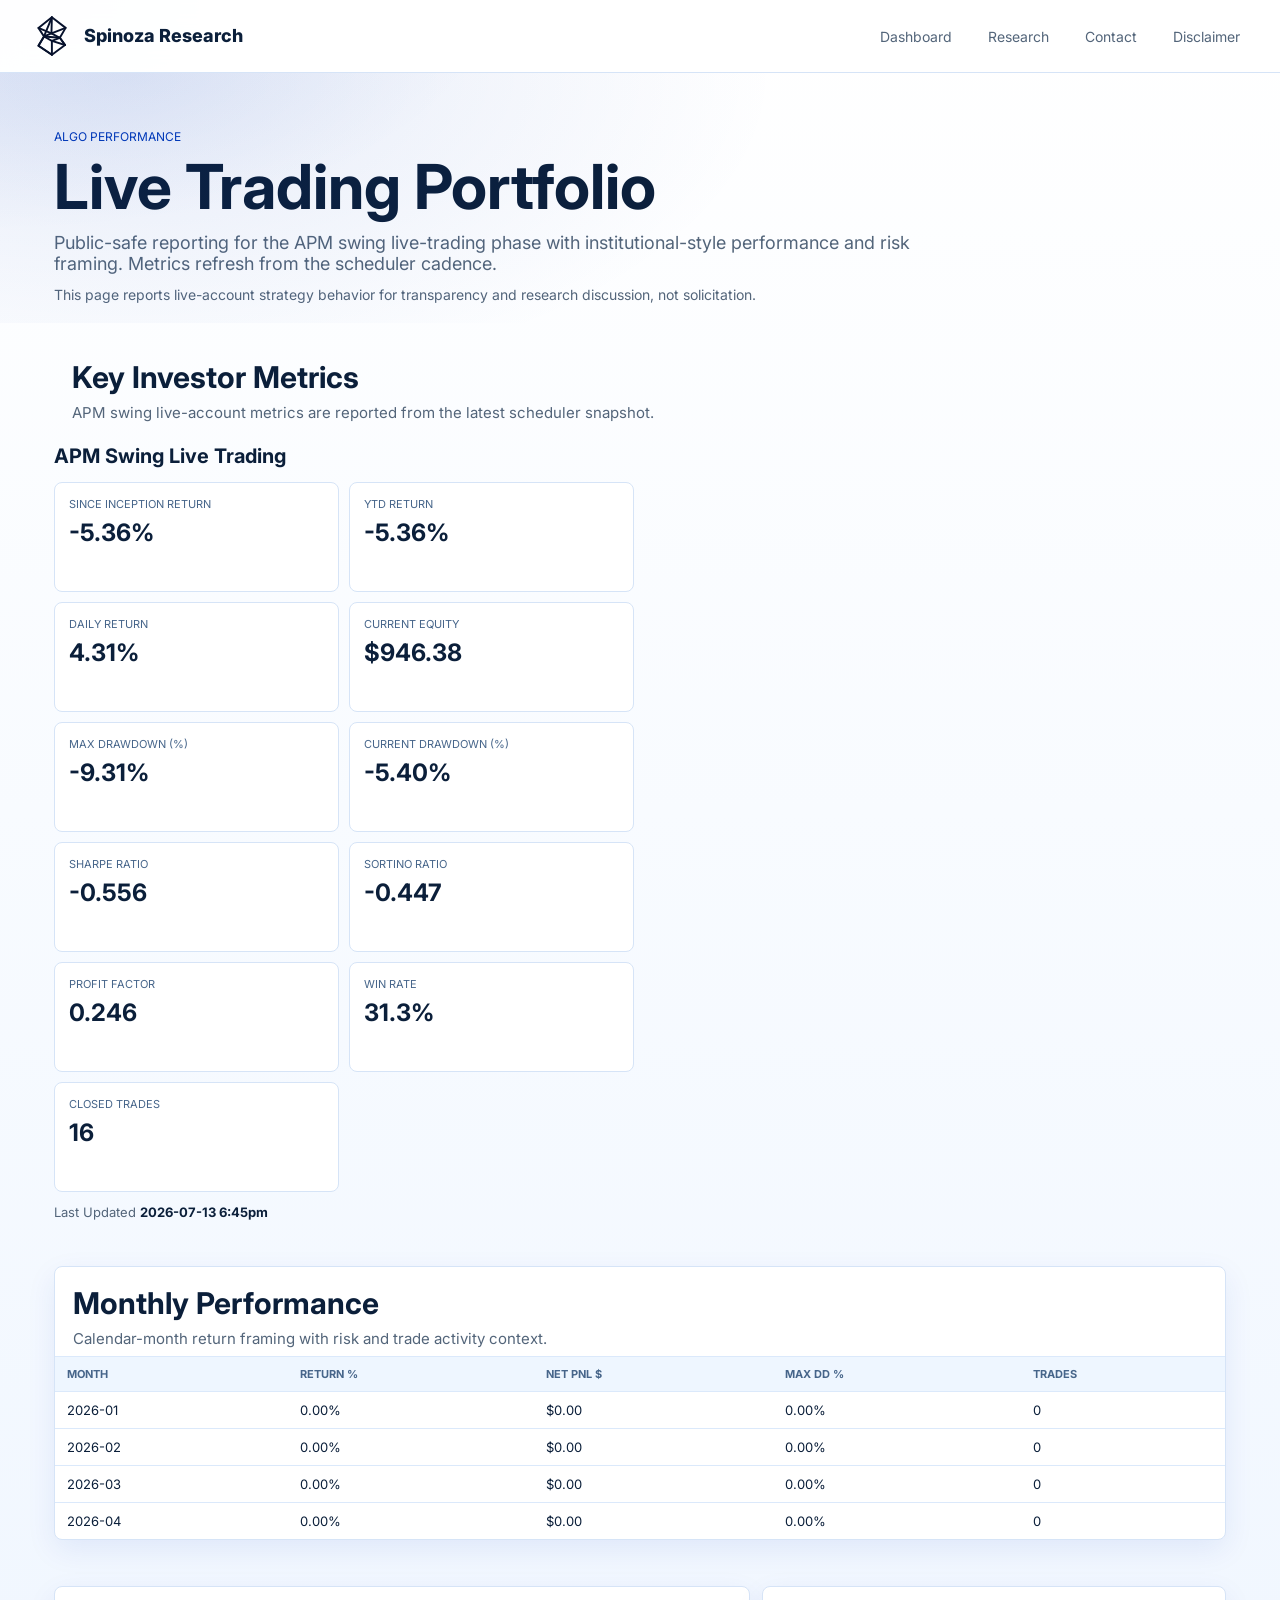
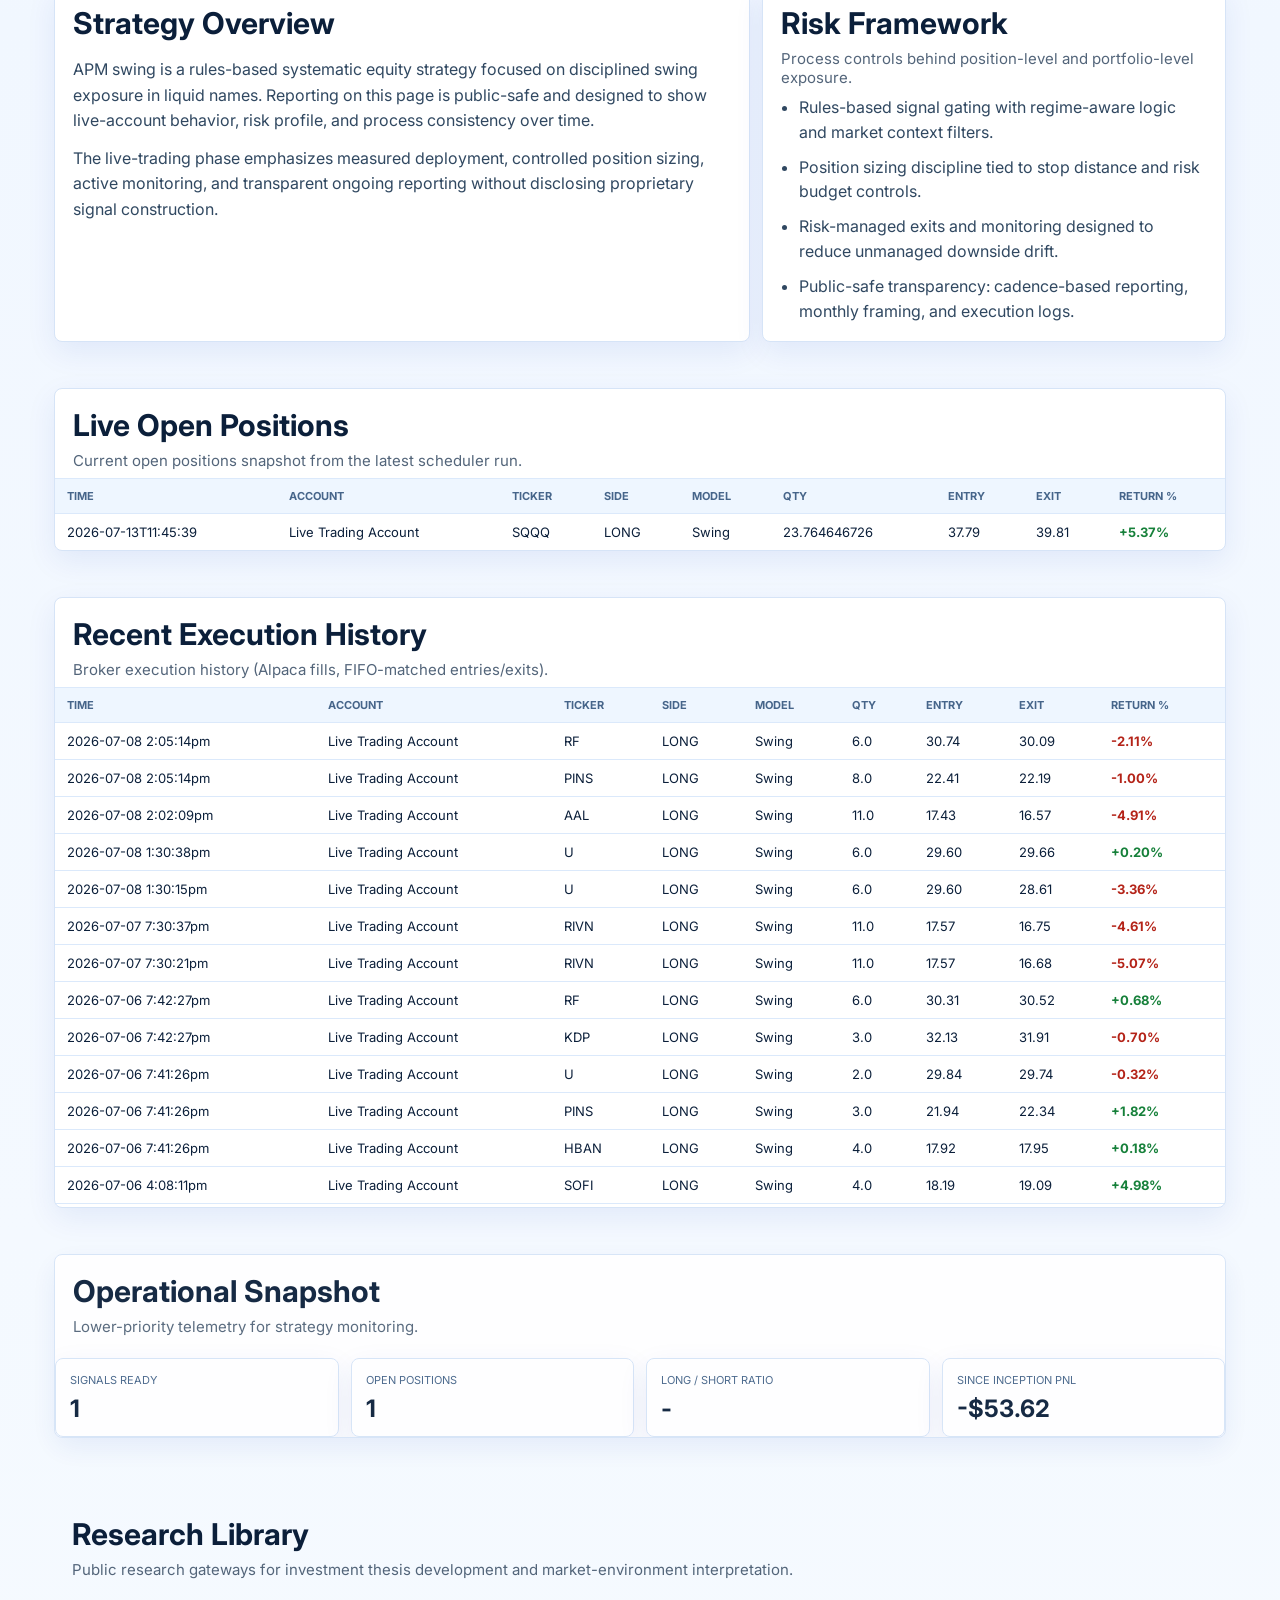
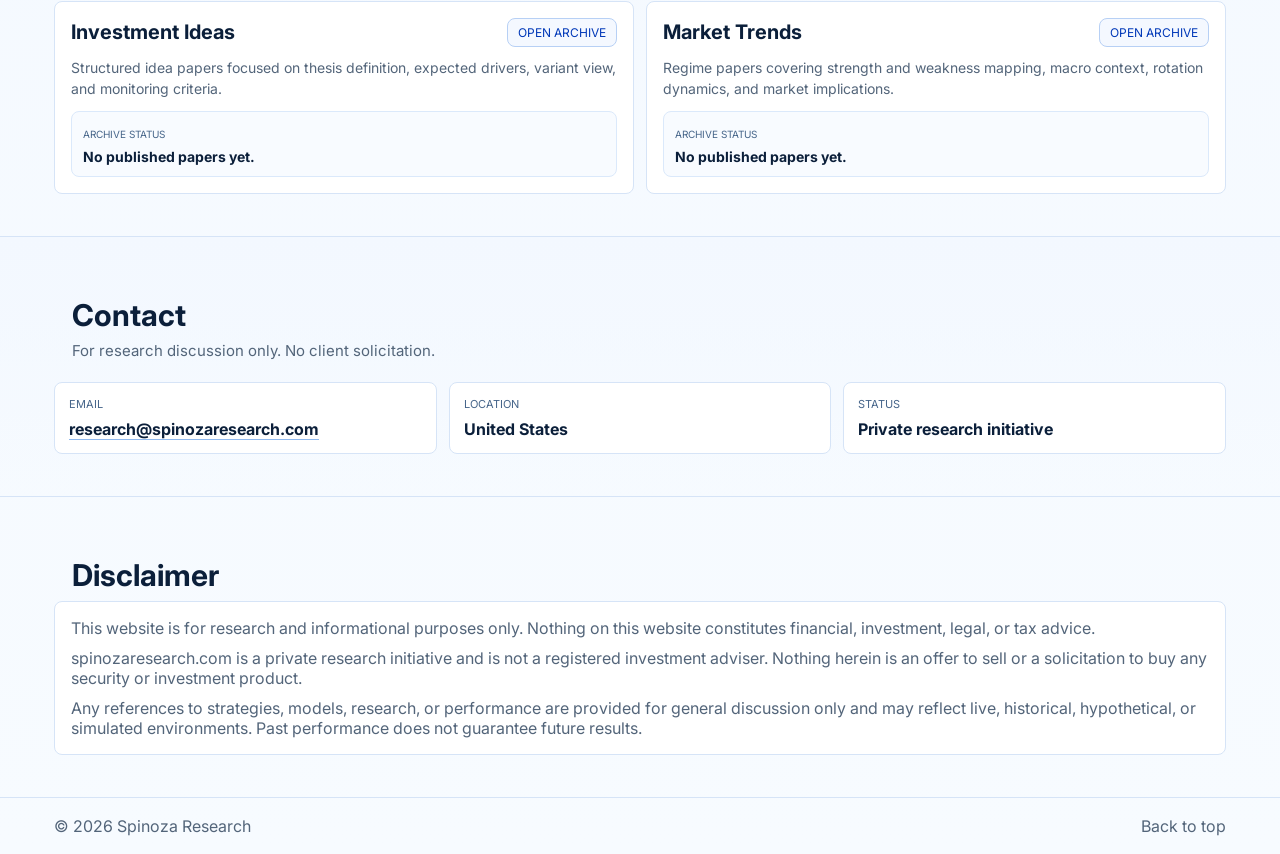
==== commit 573fe31b: "Show Spinoza Research brand logo" ====
--- a/index.html
+++ b/index.html
@@ -3,7 +3,7 @@
 <head>
   <meta charset="utf-8" />
   <meta name="viewport" content="width=device-width, initial-scale=1" />
-  <title>spinozaresearch.com - Live Dashboard</title>
+  <title>Spinoza Research - Live Dashboard</title>
   <meta name="description" content="A public performance dashboard with risk reporting and execution transparency." />
   <meta name="robots" content="index,follow" />
 
@@ -19,8 +19,9 @@
 <body>
   <header class="nav">
     <div class="container nav-inner">
-      <a class="brand" href="#top" aria-label="spinozaresearch.com Home">
-        <img src="assets/logo.svg" alt="spinozaresearch.com logo" class="logo-img">
+      <a class="brand" href="#top" aria-label="Spinoza Research Home">
+        <img src="assets/logo.svg" alt="Spinoza Research logo" class="logo-img">
+        <span class="brand-name">Spinoza Research</span>
       </a>
       <nav class="nav-links" aria-label="Primary">
         <a href="#dashboard">Dashboard</a>
@@ -321,7 +322,7 @@
 
   <footer class="footer">
     <div class="container footer-inner">
-      <div>&copy; <span id="year"></span> spinozaresearch.com</div>
+      <div>&copy; <span id="year"></span> Spinoza Research</div>
       <a href="#top">Back to top</a>
     </div>
   </footer>
--- a/style.css
+++ b/style.css
@@ -33,8 +33,21 @@
   display:flex;align-items:center;justify-content:space-between;
   padding:14px 0; gap:14px;
 }
-.brand{display:inline-flex}
-.logo-img{height:38px;width:auto;display:block}
+.brand{
+  display:inline-flex;
+  align-items:center;
+  gap:10px;
+  text-decoration:none;
+}
+.logo-img{height:44px;width:auto;display:block}
+.brand-name{
+  color:var(--text);
+  font-weight:800;
+  font-size:18px;
+  line-height:1;
+  letter-spacing:0;
+  white-space:nowrap;
+}
 .nav-links{display:flex;gap:16px;flex-wrap:wrap}
 .nav-links a{
   text-decoration:none;
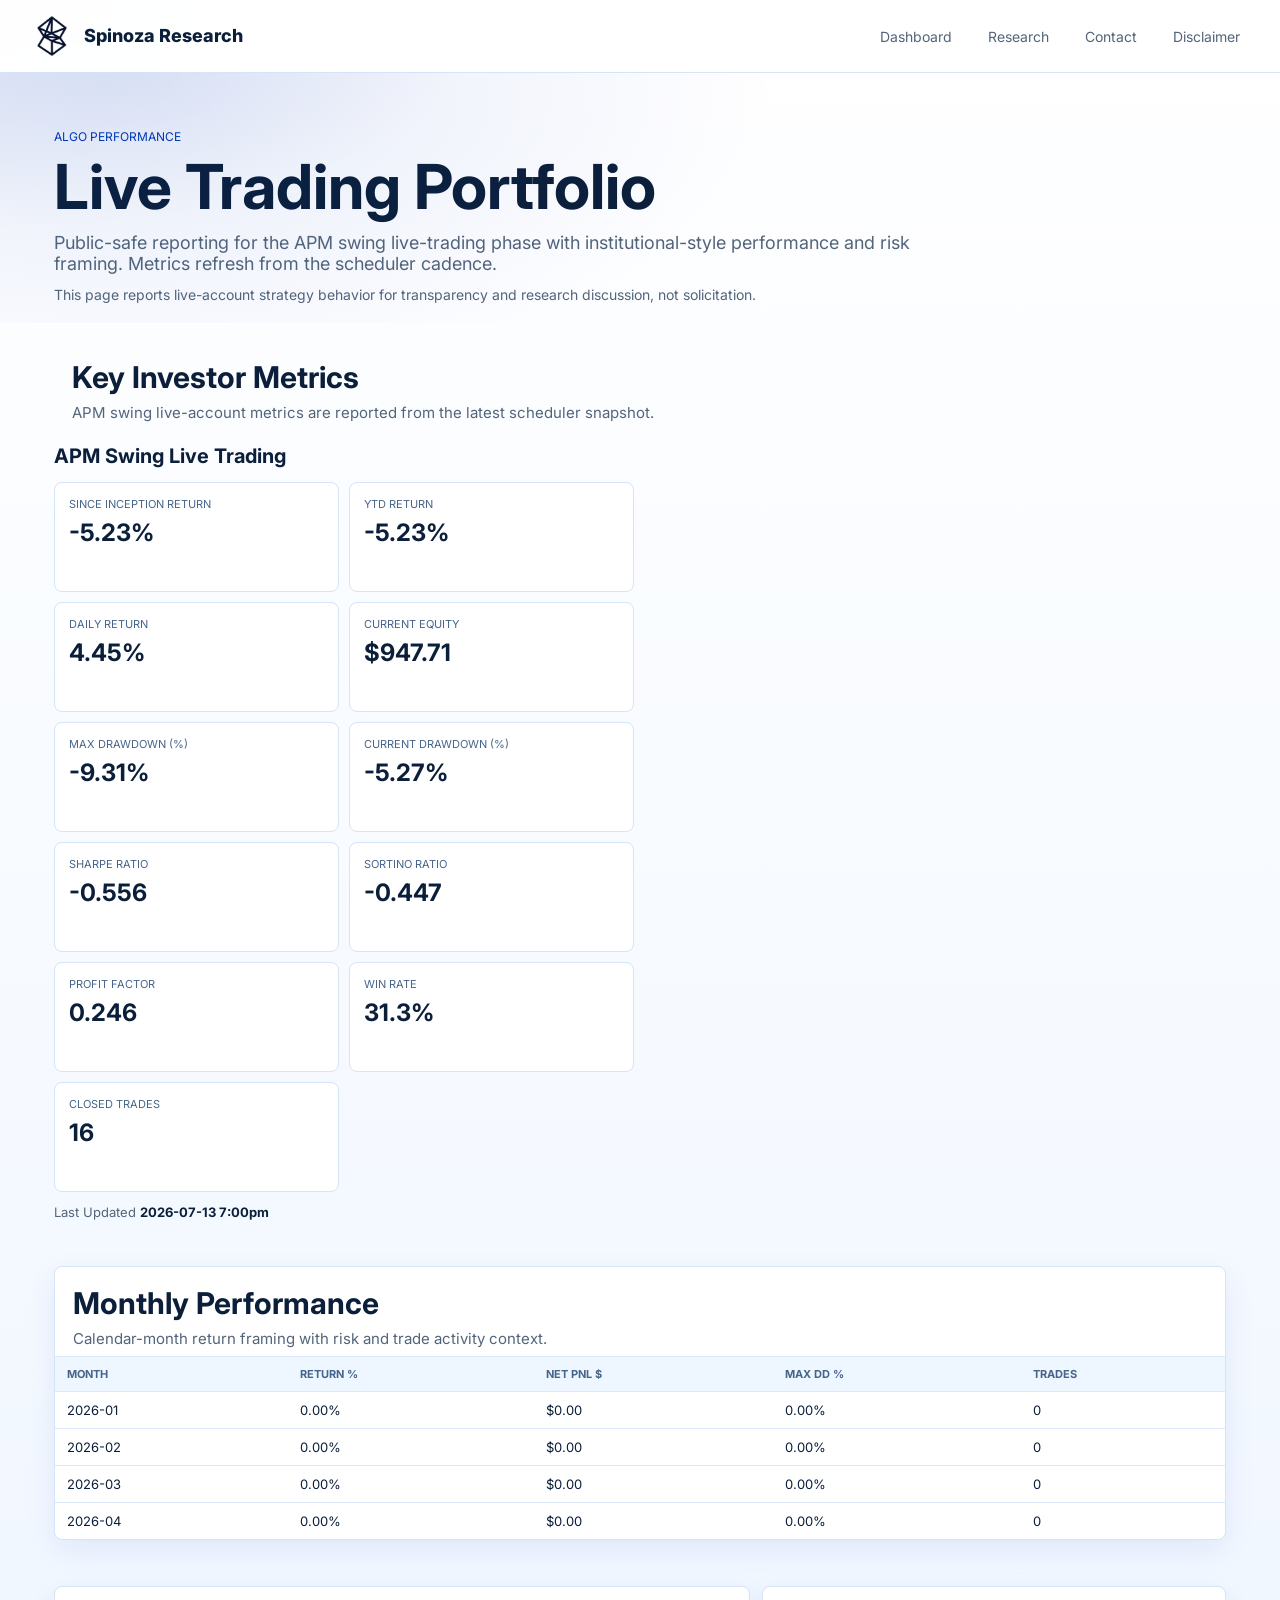
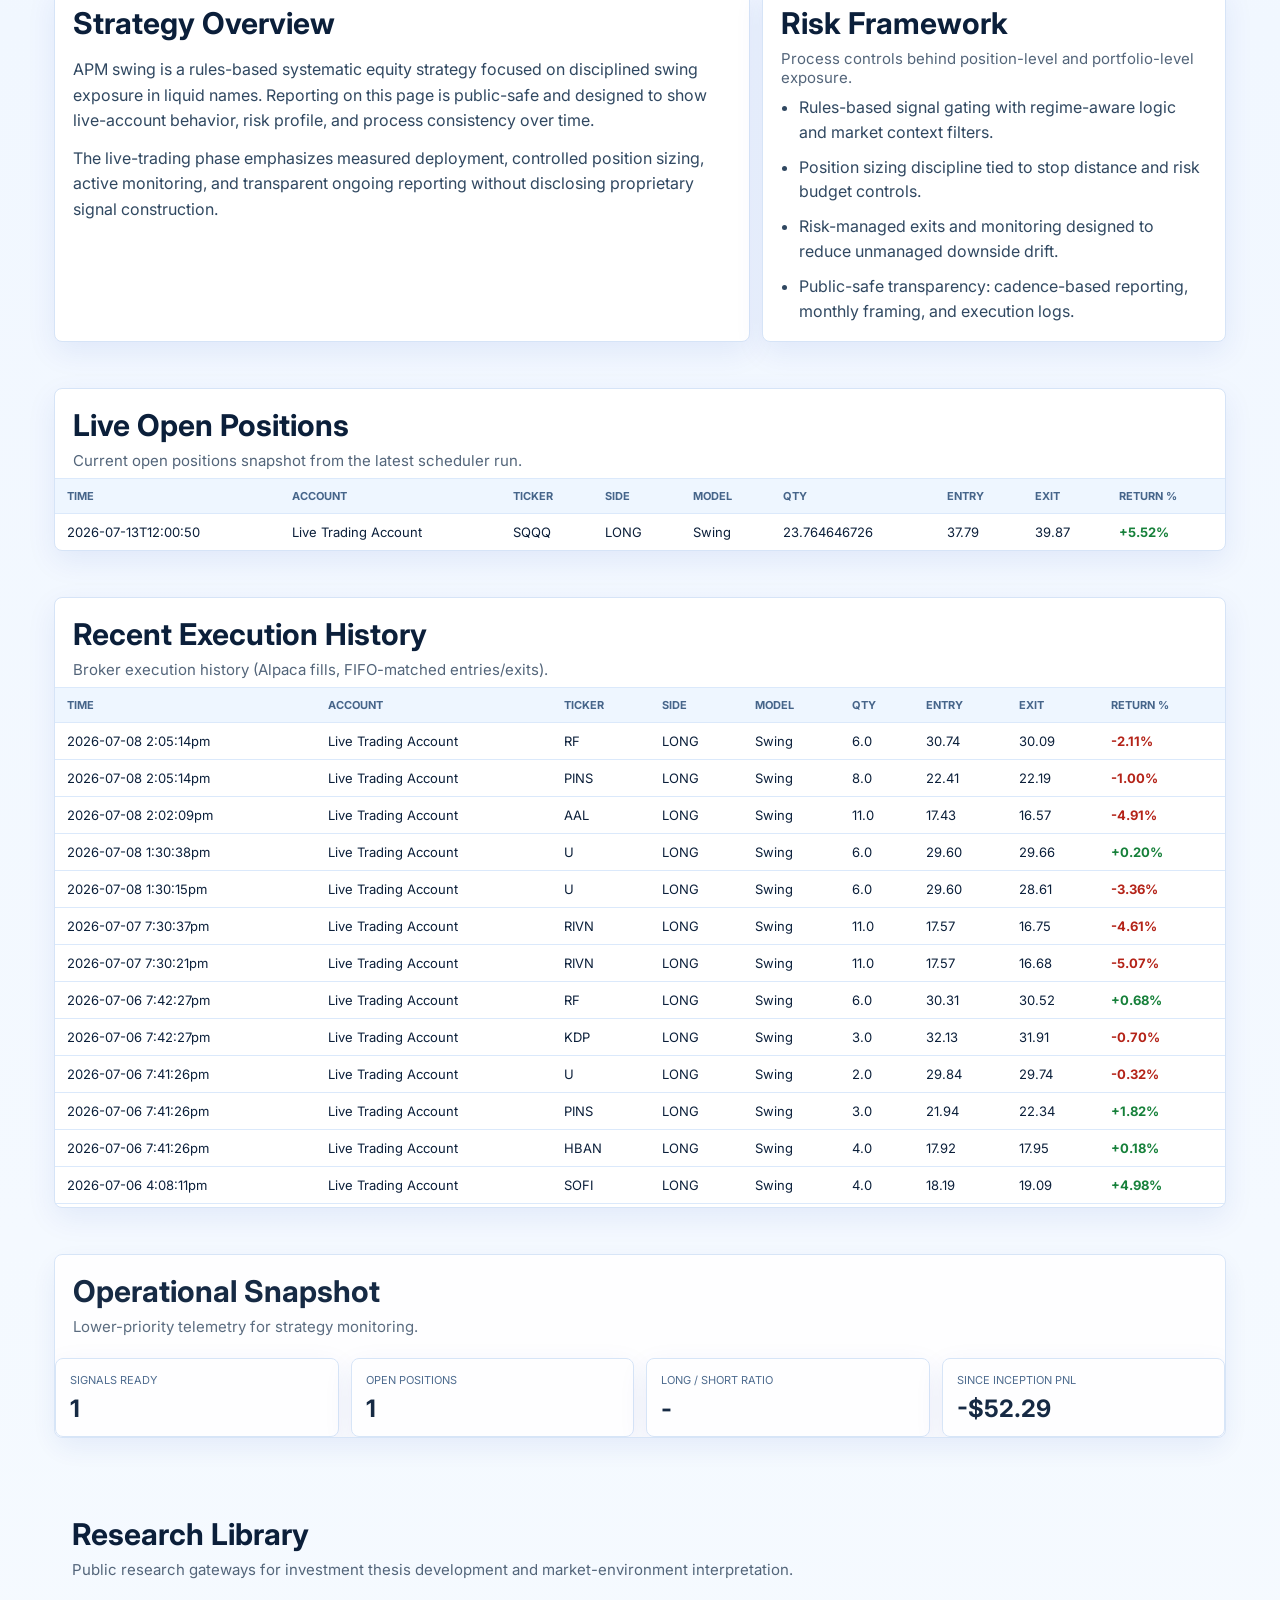
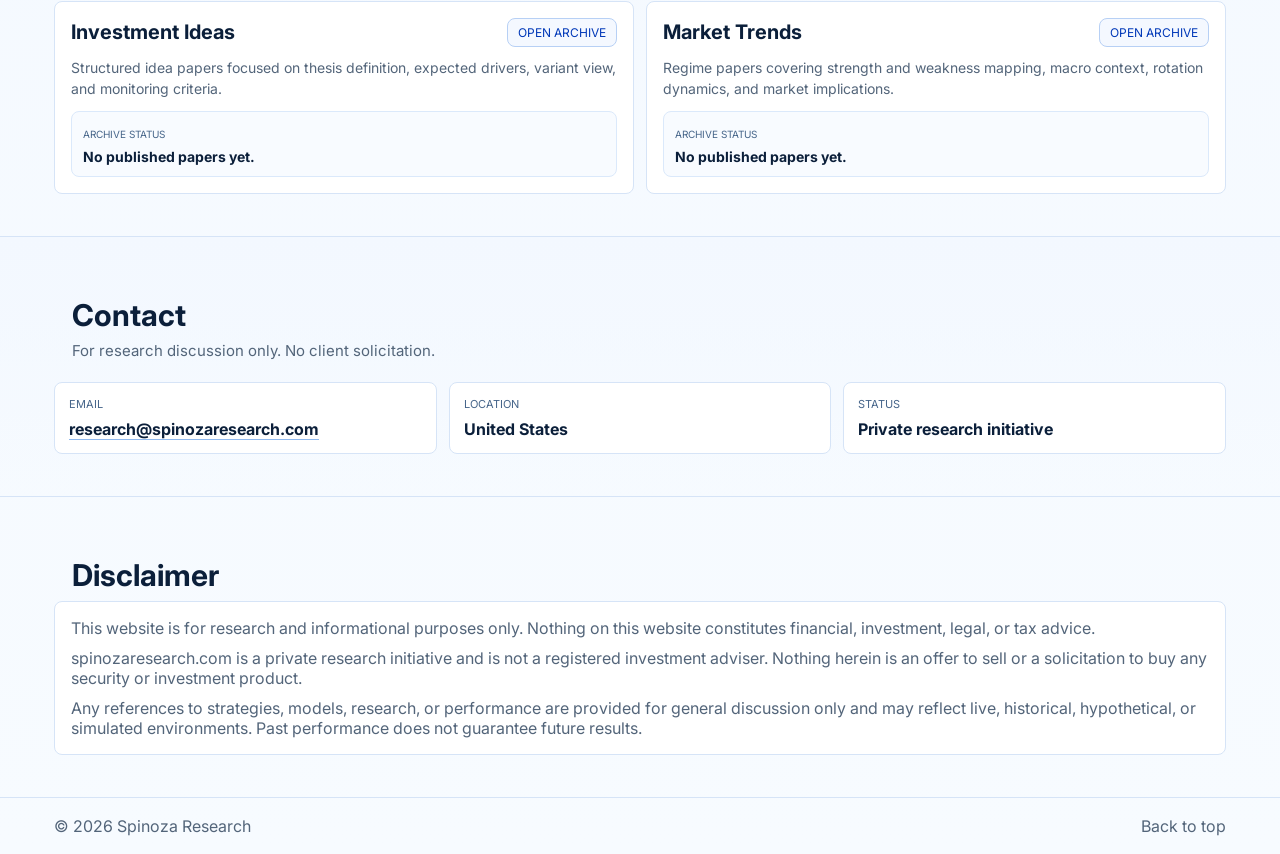
==== commit 2e419f50: "Use PNG Spinoza logo assets" ====
--- a/index.html
+++ b/index.html
@@ -7,8 +7,8 @@
   <meta name="description" content="A public performance dashboard with risk reporting and execution transparency." />
   <meta name="robots" content="index,follow" />
 
-  <link rel="icon" type="image/svg+xml" href="assets/favicon.svg">
-  <link rel="apple-touch-icon" href="assets/logo.svg">
+  <link rel="icon" type="image/png" sizes="32x32" href="assets/favicon-32.png">
+  <link rel="apple-touch-icon" href="assets/logo-512.png">
 
   <link rel="preconnect" href="https://fonts.googleapis.com">
   <link rel="preconnect" href="https://fonts.gstatic.com" crossorigin>
@@ -20,7 +20,7 @@
   <header class="nav">
     <div class="container nav-inner">
       <a class="brand" href="#top" aria-label="Spinoza Research Home">
-        <img src="assets/logo.svg" alt="Spinoza Research logo" class="logo-img">
+        <img src="assets/logo.png" alt="Spinoza Research logo" class="logo-img">
         <span class="brand-name">Spinoza Research</span>
       </a>
       <nav class="nav-links" aria-label="Primary">
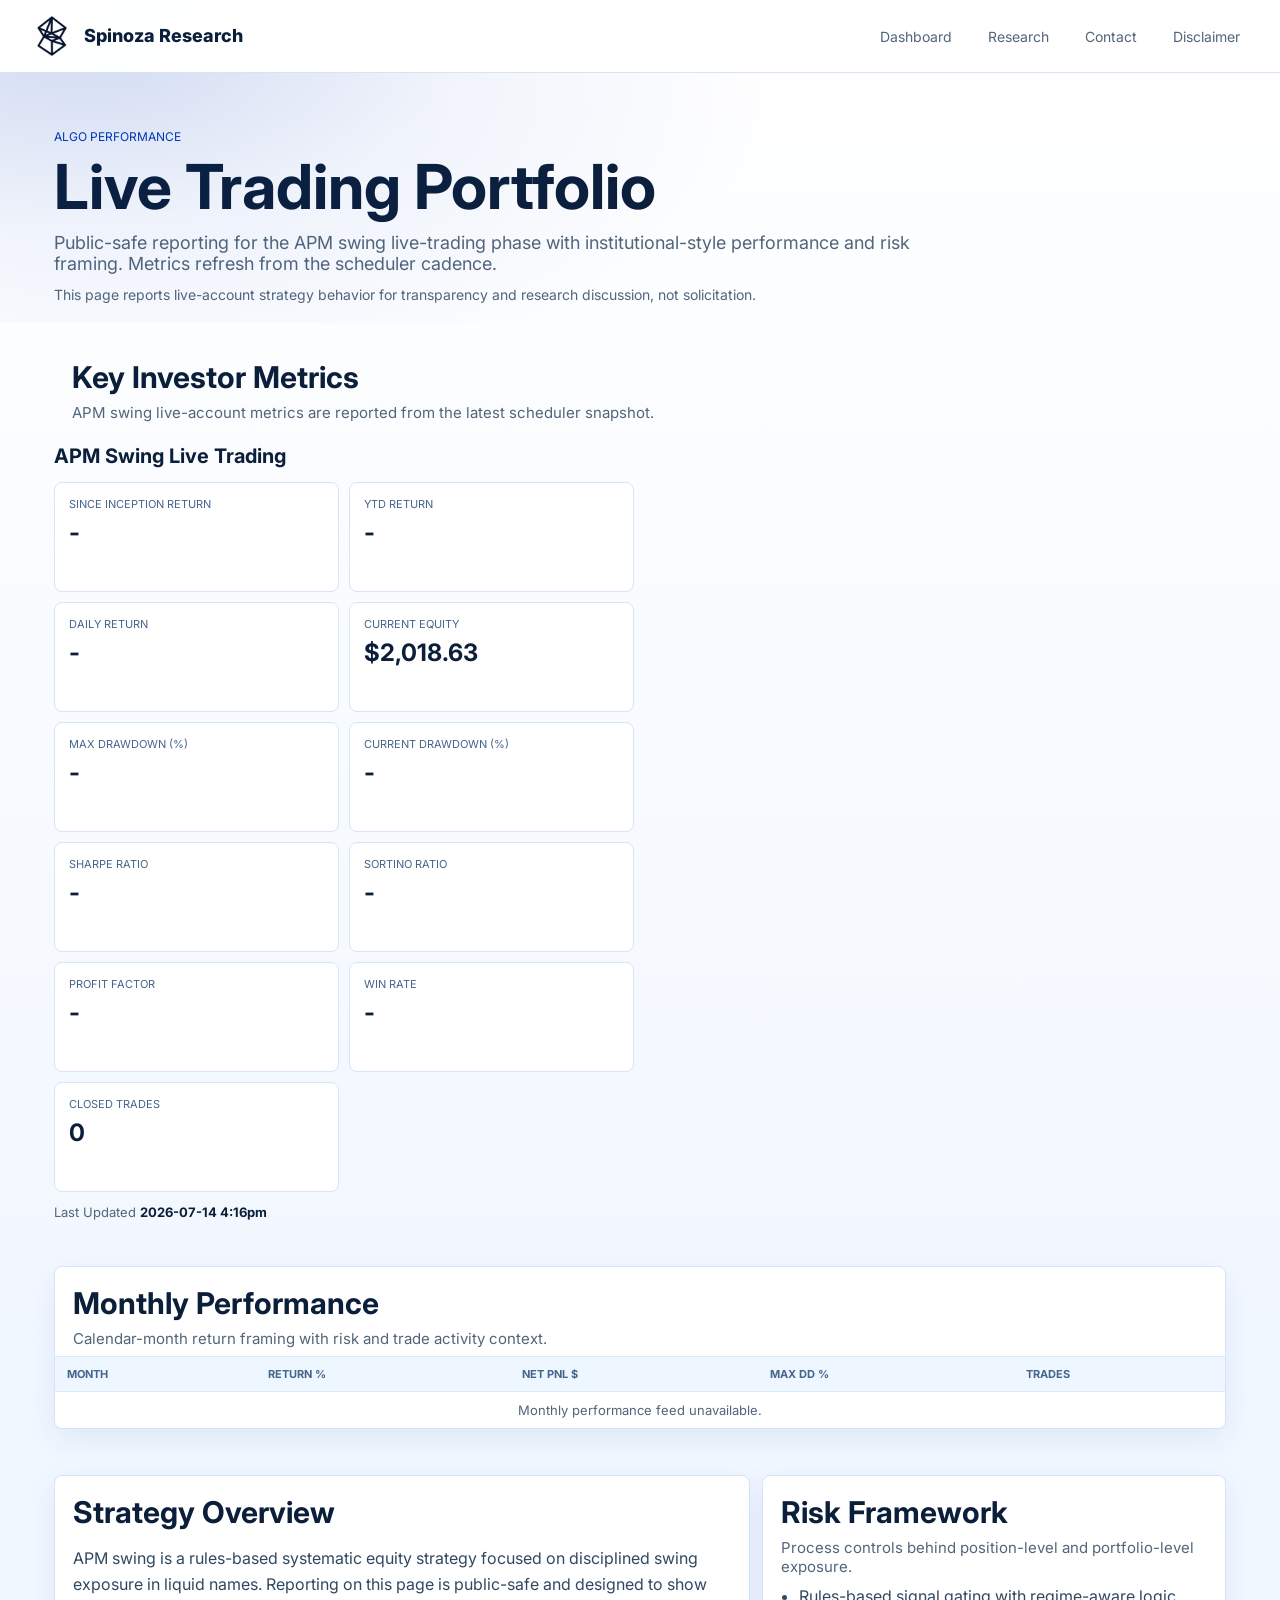
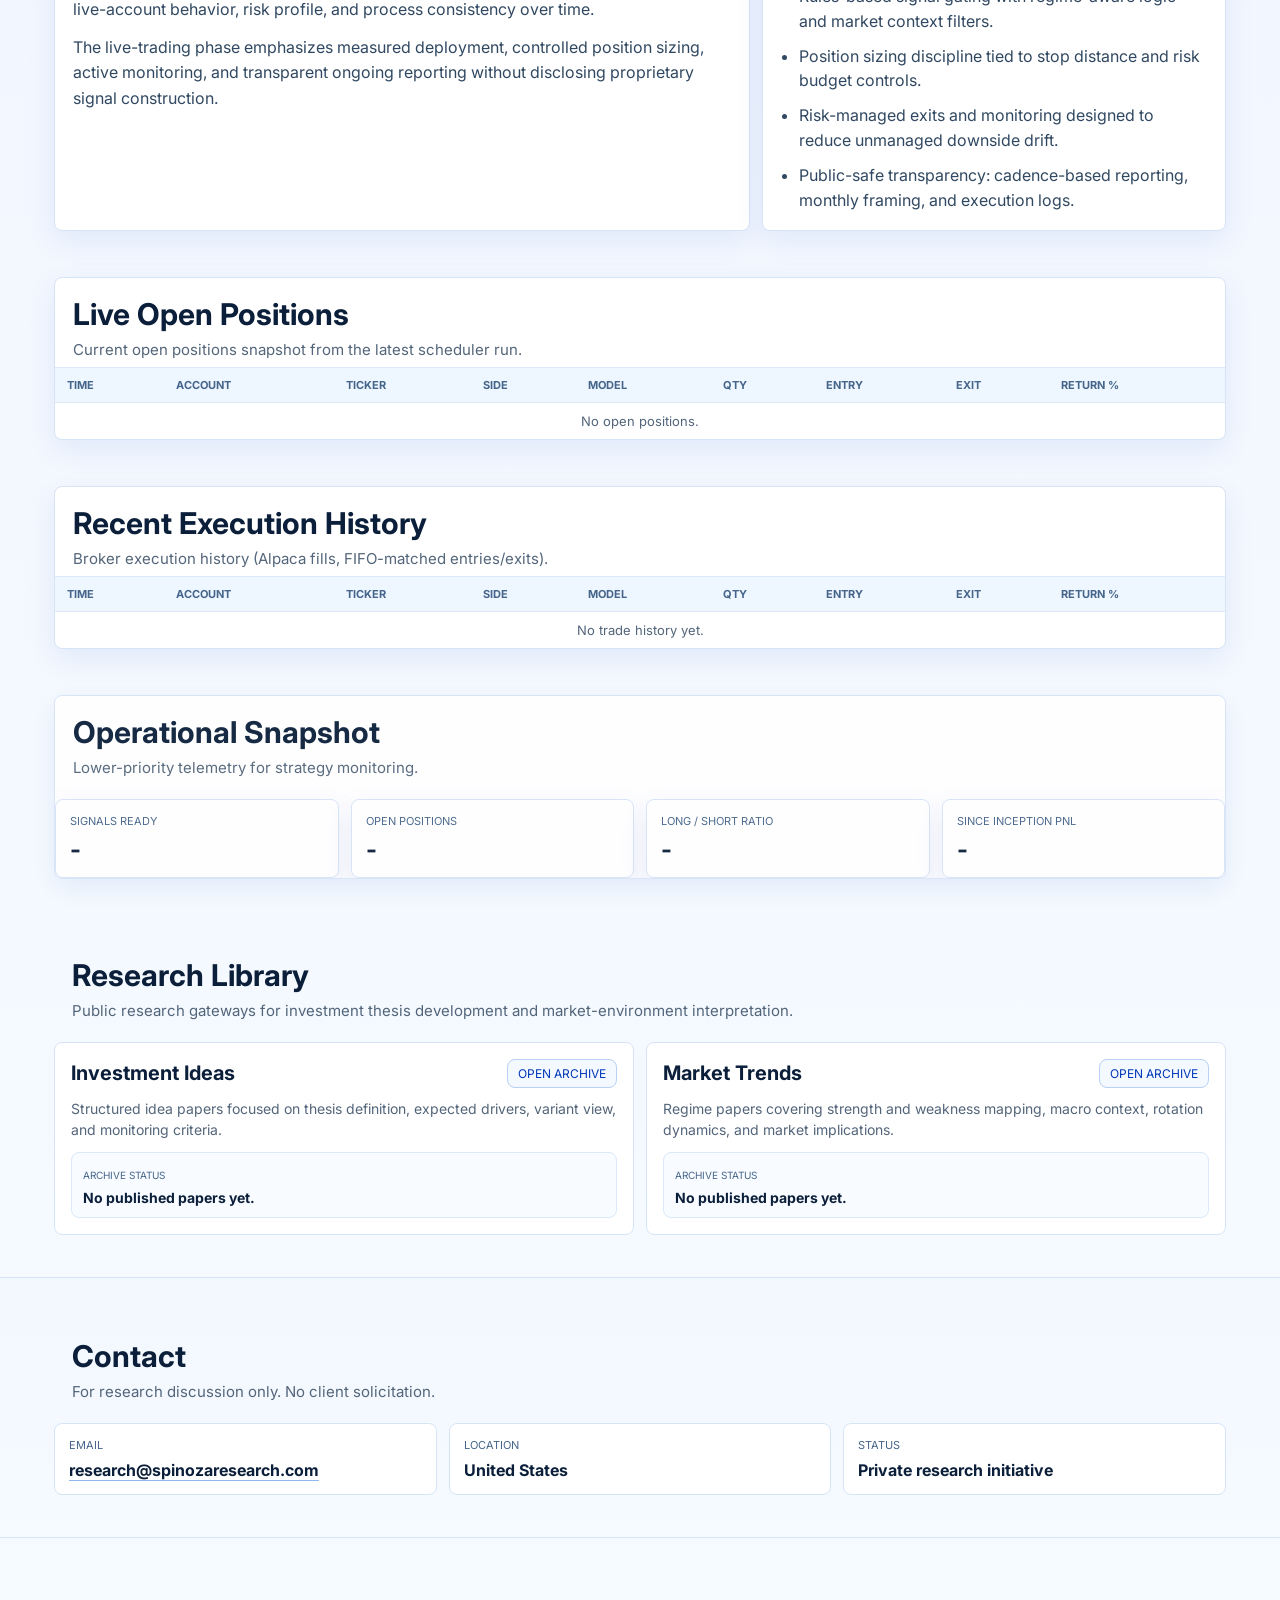
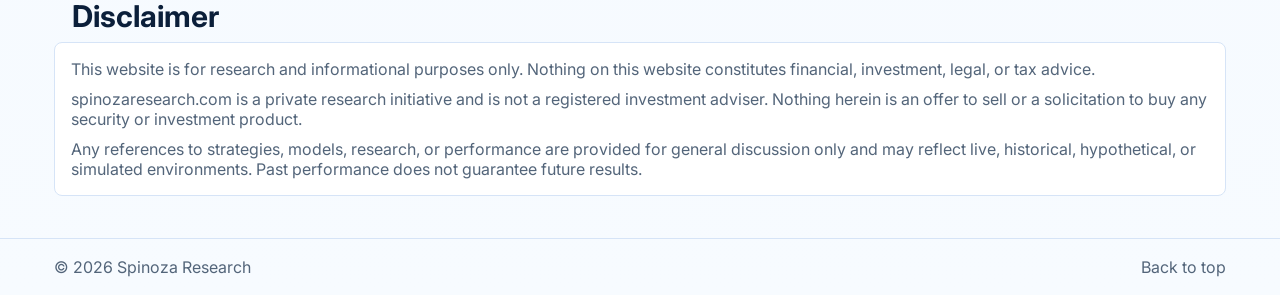
==== commit 51366522: "Reset APM public dashboard baseline" ====
--- a/index.html
+++ b/index.html
@@ -331,7 +331,8 @@
     const INTRADAY_PUBLIC_LABEL = "SPY/QQQ + Tech Basket DayTrade";
     const SWING_PUBLIC_LABEL = "SPY/QQQ + Mixed Basket SwingTrade";
     const APM_SWING_PUBLIC_LABEL = "APM Swing Live Trading";
-    const PUBLIC_DASHBOARD_START_ISO = "2026-06-16T13:30:00Z";
+    const PUBLIC_DASHBOARD_START_ISO = "2026-07-14T15:30:00Z";
+    const PUBLIC_DASHBOARD_START_EQUITY = 2019.21;
 
     function normalizedAccountText(raw){
       return String(raw || "").trim().toUpperCase().replace(/[_-]+/g, " ").replace(/\s+/g, " ");
@@ -503,7 +504,7 @@
         .map((item) => item.row);
     }
 
-    function renderOpenPositions(rows){
+    function renderOpenPositions(rows, { suppressReturn = false } = {}){
       const tbody = document.querySelector("#open_table tbody");
       const displayRows = uniqueOpenPositionRowsForDisplay(rows);
       if (displayRows.length === 0){
@@ -520,7 +521,7 @@
         const en = r.entry_px !== "" && r.entry_px !== undefined ? fNum(r.entry_px, 2) : "";
         const exPx = r.exit_px !== "" && r.exit_px !== undefined ? r.exit_px : (r.current_px ?? r.last_px ?? r.px);
         const ex = exPx !== "" && exPx !== undefined && exPx !== null ? fNum(exPx, 2) : "";
-        const ret = returnCell(r);
+        const ret = suppressReturn ? '<span class="return-neutral">-</span>' : returnCell(r);
         return `<tr>
           <td>${t}</td><td>${acct}</td><td>${tk}</td><td>${sd}</td><td>${model}</td><td>${q}</td>
           <td>${en}</td><td>${ex}</td><td>${ret}</td>
@@ -556,7 +557,7 @@
       });
     }
 
-    function renderTrades(rows){
+    function renderTrades(rows, { suppressReturn = false } = {}){
       const tbody = document.querySelector("#trade_table tbody");
       if (!Array.isArray(rows) || rows.length === 0){
         tbody.innerHTML = '<tr><td colspan="9" class="empty">No trade history yet.</td></tr>';
@@ -572,7 +573,7 @@
         const q = r.qty ?? "";
         const en = r.entry_px !== "" && r.entry_px !== undefined ? fNum(r.entry_px, 2) : "";
         const ex = r.exit_px !== "" && r.exit_px !== undefined ? fNum(r.exit_px, 2) : "";
-        const ret = returnCell(r);
+        const ret = suppressReturn ? '<span class="return-neutral">-</span>' : returnCell(r);
         return `<tr>
           <td>${t}</td><td>${acct}</td><td>${tk}</td><td>${sd}</td><td>${model}</td><td>${q}</td>
           <td>${en}</td><td>${ex}</td><td>${ret}</td>
@@ -961,12 +962,15 @@
       return ((c / b) - 1) * 100;
     }
 
-    function resetScopedStartEquity(view, equitySeries){
+    function resetScopedStartEquity(view, equitySeries, configuredStartEquity = null){
       const acct = (view && view.account) || {};
       const explicit = toFiniteOrNull(
         acct.public_reset_start_equity ?? acct.reset_start_equity ?? acct.reset_inception_equity
       );
       if (explicit !== null && explicit > 0) return explicit;
+      if (Number.isFinite(configuredStartEquity) && configuredStartEquity > 0){
+        return configuredStartEquity;
+      }
 
       const resetMs = toTimestampMs(acct.public_reset_start || (view && view.public_reset_start) || PUBLIC_DASHBOARD_START_ISO);
       const rows = (Array.isArray(equitySeries) ? equitySeries : [])
@@ -979,6 +983,20 @@
         if (firstAfterReset) return firstAfterReset.value;
       }
       return rows[0].value;
+    }
+
+    function isFreshResetView(view){
+      if (!view || view.missing) return false;
+      const acct = view.account || {};
+      const resetMs = toTimestampMs(
+        acct.public_reset_start || view.public_reset_start || PUBLIC_DASHBOARD_START_ISO
+      );
+      if (!Number.isFinite(resetMs)) return false;
+
+      const perf = view.performance || {};
+      const closedTrades = toFiniteOrNull(perf.closed_trades_count) ?? 0;
+      const tradeRows = Array.isArray(view.trade_history) ? view.trade_history.length : 0;
+      return closedTrades === 0 && tradeRows === 0;
     }
 
     function dateKeyFromTimestampMs(tsMs){
@@ -1310,9 +1328,12 @@
 
       const currentEquity = toFiniteOrNull(acct.equity);
       const useResetScopedBaseline = prefix === "swing" || prefix === "apm_swing_shadow";
-      const resetStartEquity = useResetScopedBaseline ? resetScopedStartEquity(view, equitySeries) : null;
-      const inceptionEquity = toFiniteOrNull(acct.inception_equity) ?? resetStartEquity;
-      const ytdStartEquity = toFiniteOrNull(acct.ytd_start_equity) ?? inceptionEquity ?? resetStartEquity;
+      const configuredStartEquity = prefix === "apm_swing_shadow" ? PUBLIC_DASHBOARD_START_EQUITY : null;
+      const resetStartEquity = useResetScopedBaseline
+        ? resetScopedStartEquity(view, equitySeries, configuredStartEquity)
+        : null;
+      const inceptionEquity = resetStartEquity ?? toFiniteOrNull(acct.inception_equity);
+      const ytdStartEquity = resetStartEquity ?? toFiniteOrNull(acct.ytd_start_equity) ?? inceptionEquity;
       const sinceInceptionReturn = pctFromBase(currentEquity, inceptionEquity);
       const ytdReturn = pctFromBase(currentEquity, ytdStartEquity);
       const dailyReturn = dailyReturnFromView(
@@ -1326,16 +1347,17 @@
       const minDrawdown = drawdownSeries.length ? Math.min(...drawdownSeries.map(x => Number(x.value)).filter(Number.isFinite)) : fallbackDrawdown;
       const maxDrawdown = maxDrawdownMetric(perf, monthlyRows, minDrawdown);
 
-      setText(`${prefix}_since_inception_return`, fPct(sinceInceptionReturn, 2));
-      setText(`${prefix}_ytd_return`, fPct(ytdReturn, 2));
-      setText(`${prefix}_daily_return`, fPct(dailyReturn, 2));
+      const freshReset = useResetScopedBaseline && isFreshResetView(view);
+      setText(`${prefix}_since_inception_return`, freshReset ? "-" : fPct(sinceInceptionReturn, 2));
+      setText(`${prefix}_ytd_return`, freshReset ? "-" : fPct(ytdReturn, 2));
+      setText(`${prefix}_daily_return`, freshReset ? "-" : fPct(dailyReturn, 2));
       setText(`${prefix}_current_equity`, currentEquity === null ? "-" : fMoney(currentEquity));
-      setText(`${prefix}_max_drawdown_pct`, fPct(maxDrawdown, 2));
-      setText(`${prefix}_current_drawdown_pct`, fPct(currentDrawdown, 2));
-      setText(`${prefix}_sharpe_ratio`, fNum(perf.sharpe_like, 3));
-      setText(`${prefix}_sortino_ratio`, fNum(perf.sortino_ratio, 3));
-      setText(`${prefix}_profit_factor`, fNum(perf.profit_factor_r, 3));
-      setText(`${prefix}_win_rate`, fPct(perf.win_rate_pct ?? perf.recent_trades_win_rate_pct, 1));
+      setText(`${prefix}_max_drawdown_pct`, freshReset ? "-" : fPct(maxDrawdown, 2));
+      setText(`${prefix}_current_drawdown_pct`, freshReset ? "-" : fPct(currentDrawdown, 2));
+      setText(`${prefix}_sharpe_ratio`, freshReset ? "-" : fNum(perf.sharpe_like, 3));
+      setText(`${prefix}_sortino_ratio`, freshReset ? "-" : fNum(perf.sortino_ratio, 3));
+      setText(`${prefix}_profit_factor`, freshReset ? "-" : fNum(perf.profit_factor_r, 3));
+      setText(`${prefix}_win_rate`, freshReset ? "-" : fPct(perf.win_rate_pct ?? perf.recent_trades_win_rate_pct, 1));
       setText(`${prefix}_closed_trades`, Number.isFinite(Number(perf.closed_trades_count)) ? String(Number(perf.closed_trades_count)) : "-");
 
       return { equitySeries, drawdownSeries, summary };
@@ -1416,7 +1438,8 @@
         const liveMonthlyRows = Array.isArray(d.monthly_performance) && d.monthly_performance.length
           ? d.monthly_performance
           : [];
-        const monthlyRows = liveMonthlyRows.length ? liveMonthlyRows : fallbackMonthlyRows();
+        const freshApmReset = isFreshResetView(apmSwingShadowView);
+        const monthlyRows = freshApmReset ? [] : (liveMonthlyRows.length ? liveMonthlyRows : fallbackMonthlyRows());
 
         setText("updated_at", fUpdatedAt(d.published_at_utc || d.updated_at));
 
@@ -1429,7 +1452,7 @@
             toFiniteOrNull(acct.since_inception_pnl_dollars)
             ?? ((currentEquity !== null && inceptionEquity !== null) ? (currentEquity - inceptionEquity) : null)
           );
-        setText("run_pnl", noActivity ? "-" : fMoney(sinceInceptionPnl));
+        setText("run_pnl", noActivity || freshApmReset ? "-" : fMoney(sinceInceptionPnl));
 
         renderInteractiveLineChart("intraday_equity_curve_chart", intradayMetrics.equitySeries, {
           stroke: "#c67627",
@@ -1490,8 +1513,8 @@
 
         renderMonthlyTable(monthlyRows);
 
-        renderOpenPositions(openPositionsLive);
-        renderTrades(executionHistory);
+        renderOpenPositions(openPositionsLive, { suppressReturn: freshApmReset });
+        renderTrades(executionHistory, { suppressReturn: freshApmReset });
       }catch(e){
         setText("updated_at", "Dashboard data unavailable");
         setAccountVisible("intraday", { missing: true });
